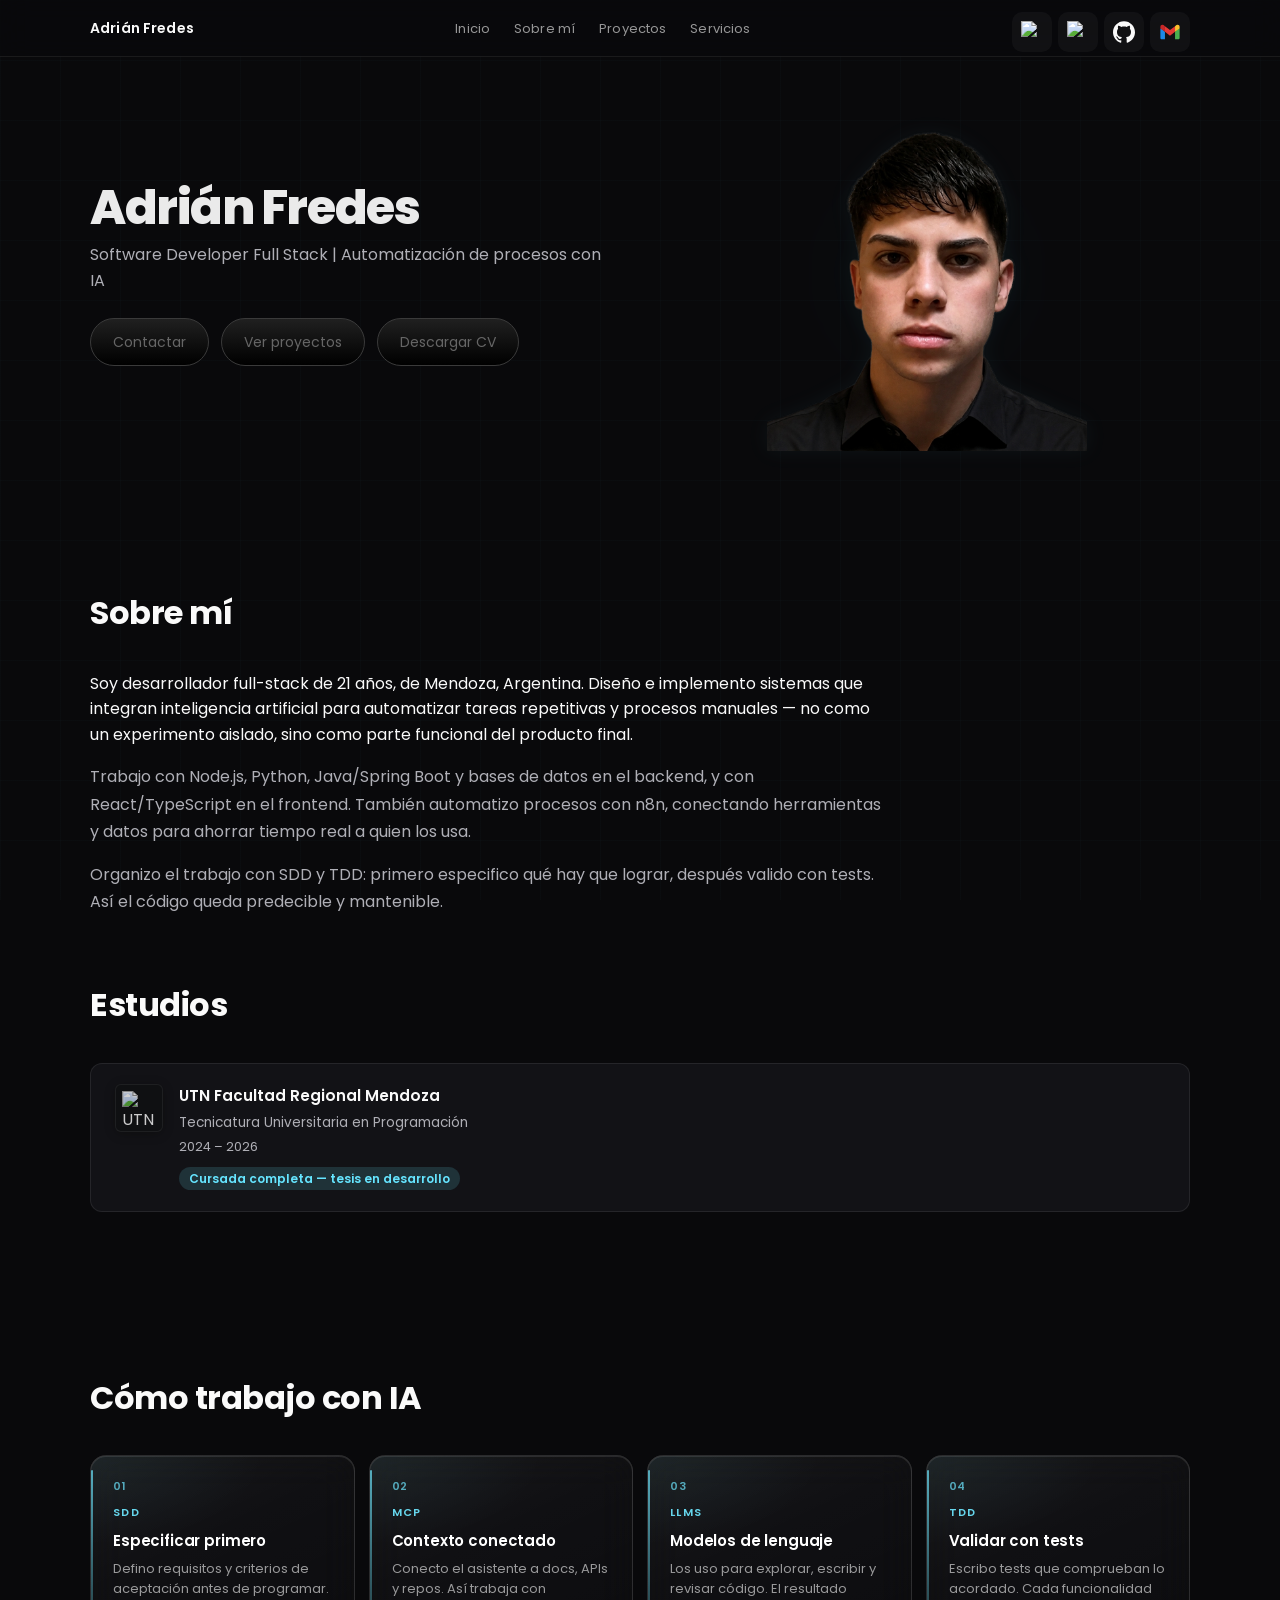
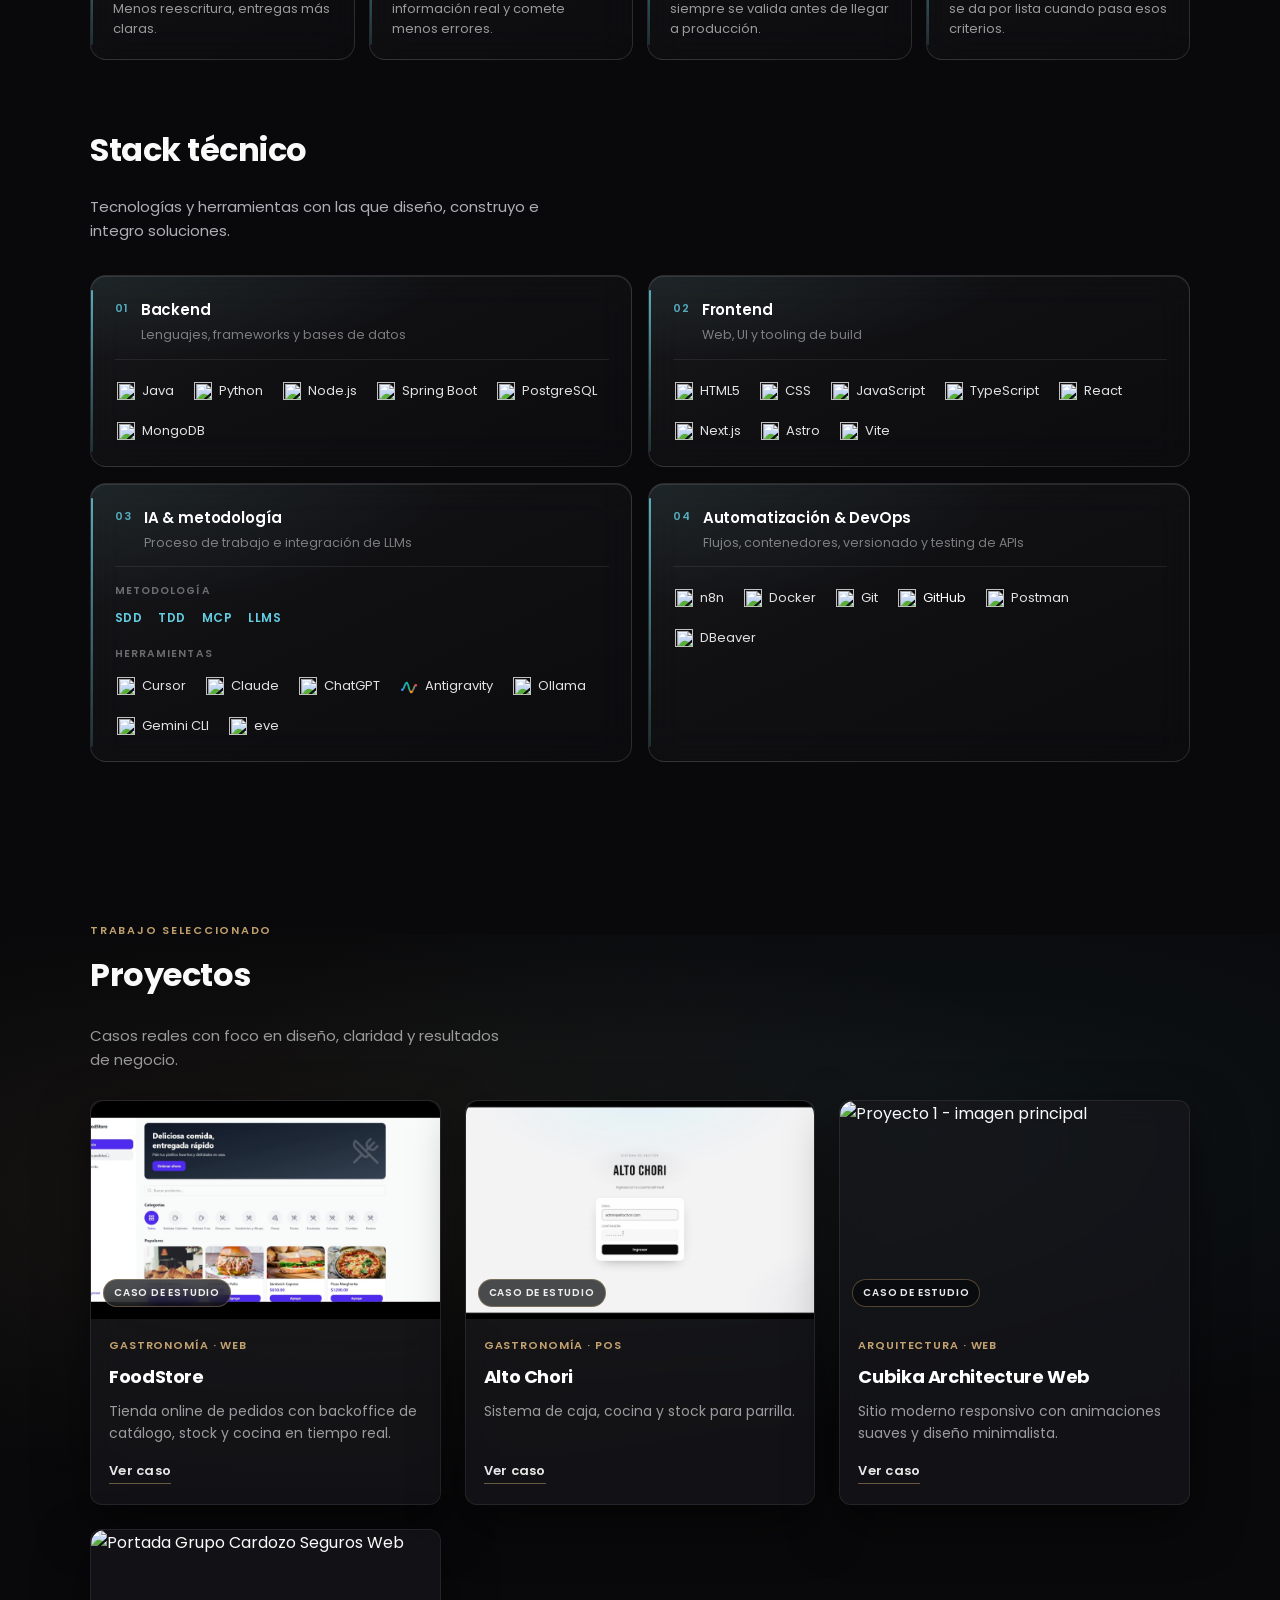
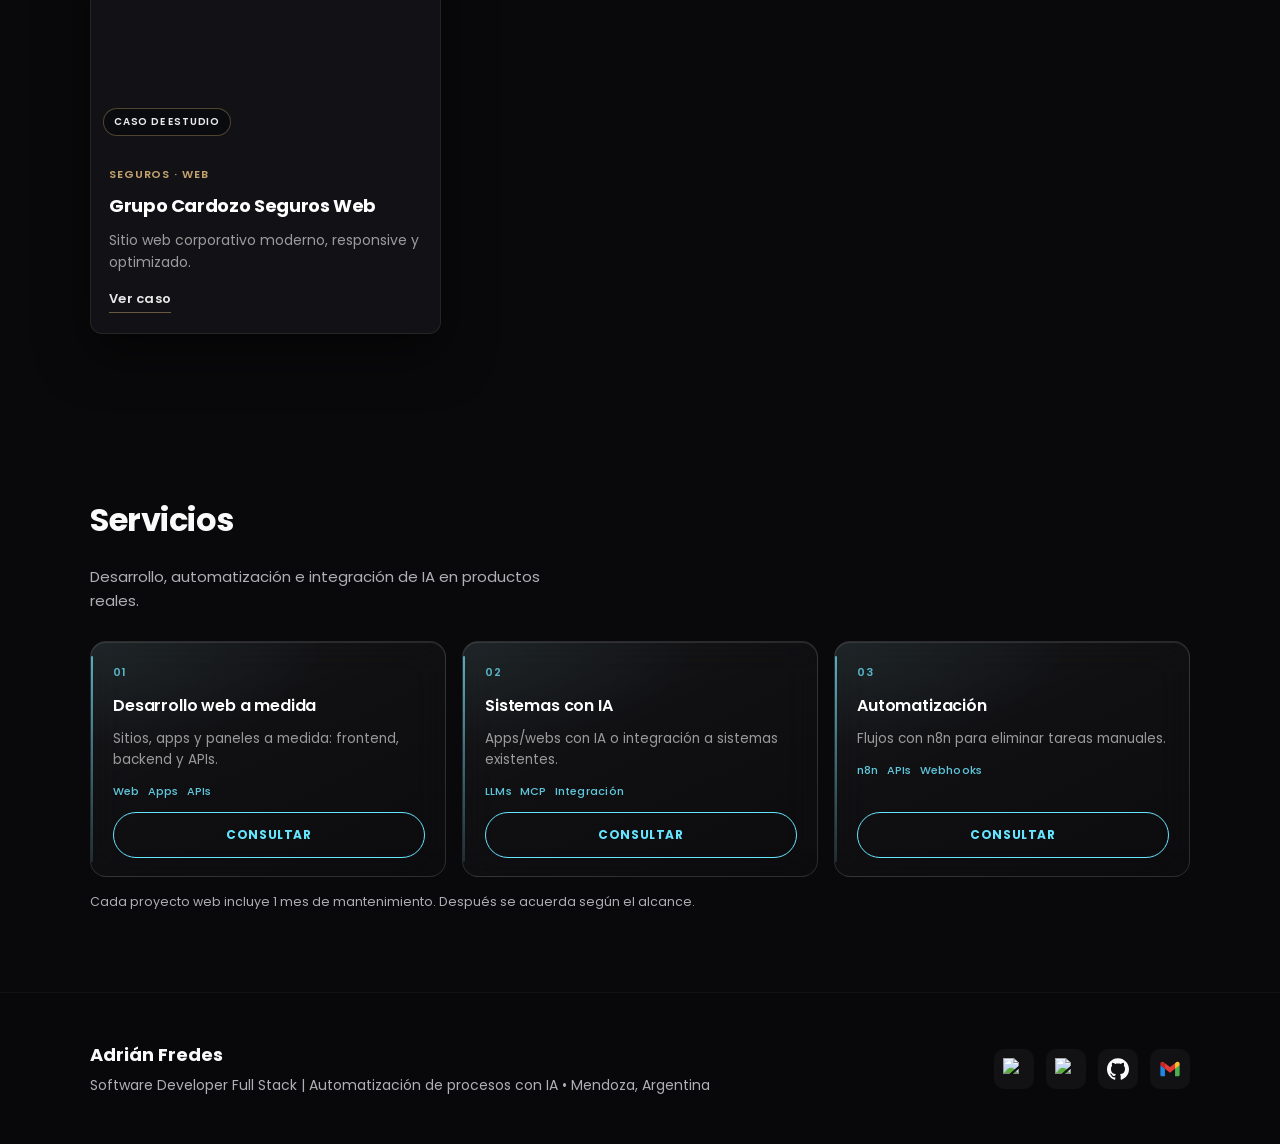
==== index.html @ d1cec770 "Mejorar foto hero con recorte limpio y ajustar estilos del portafolio." ====
<!DOCTYPE html>
<html lang="es">

<head>
  <meta charset="UTF-8">
  <meta name="viewport" content="width=device-width, initial-scale=1.0">
  <meta name="theme-color" content="#0a0a0f">
  <meta name="color-scheme" content="dark">
  <!-- Fondo oscuro antes de cargar style.css (evita flash blanco en GitHub Pages / móvil) -->
  <style>
    html { background-color: #0a0a0f; }
    body { background-color: #0a0a0f; color: #fafafa; margin: 0; }
  </style>
  <title>Adrián Fredes | Software Developer Full Stack</title>
  <meta name="description"
    content="Adrián Fredes – Software Developer Full Stack | Automatización de procesos con IA.">
  <meta name="keywords"
    content="automatizacion, n8n, desarrollo web, backend, Node.js, Java, Spring Boot, webhooks, APIs, IA, LLM, MCP, Model Context Protocol, metodologia SDD, Cursor, Claude">
  <meta property="og:title" content="Adrián Fredes | Software Developer Full Stack">
  <meta property="og:description" content="Software Developer Full Stack | Automatización de procesos con IA.">
  <link rel="icon" href="assets/favicon.svg" type="image/svg+xml">
  <link rel="sitemap" type="application/xml" title="Sitemap" href="sitemap.xml">
  <link rel="preconnect" href="https://fonts.googleapis.com">
  <link rel="preconnect" href="https://fonts.gstatic.com" crossorigin>
  <link href="https://fonts.googleapis.com/css2?family=Poppins:wght@300;400;600&display=swap" rel="stylesheet">
  <link rel="stylesheet" href="./style.css?v=foodstore">
</head>

<body>
  <canvas id="bg-waves" aria-hidden="true"></canvas>

  <header class="site-header fixed">
    <nav class="nav container">
      <a href="#home" class="brand" aria-label="Ir a inicio">Adrián Fredes</a>
      <ul class="nav-links">
        <li><a href="#home">Inicio</a></li>
        <li><a href="#sobre-mi">Sobre mí</a></li>
        <li><a href="#proyectos">Proyectos</a></li>
        <li><a href="#servicios">Servicios</a></li>
      </ul>
      <div class="nav-actions header-dock" aria-label="Contacto rápido">
        <a class="icon-btn wa" href="https://wa.me/5492612084544" target="_blank" rel="noopener"
          aria-label="WhatsApp">
          <img src="iconos/580b57fcd9996e24bc43c543.png" alt="WhatsApp" width="22" height="22" decoding="async">
        </a>
        <a class="icon-btn li" href="https://www.linkedin.com/in/adrian-fredes-8b57922b7" target="_blank"
          rel="noopener" aria-label="LinkedIn">
          <img src="iconos/b1351064-f24b-4d0e-ba5a-2d9ef2cbc1e8.png" alt="LinkedIn" width="22" height="22" decoding="async">
        </a>
        <a class="icon-btn gh" href="https://github.com/adrianfredes10" target="_blank" rel="noopener"
          aria-label="GitHub">
          <svg viewBox="0 0 24 24" fill="currentColor" width="22" height="22">
            <path d="M12 .297c-6.63 0-12 5.373-12 12 0 5.303 3.438 9.8 8.205 11.385.6.113.82-.258.82-.577 0-.285-.01-1.04-.015-2.04-3.338.724-4.042-1.61-4.042-1.61-.546-1.385-1.335-1.755-1.335-1.755-1.087-.744.084-.729.084-.729 1.205.084 1.838 1.236 1.838 1.236 1.07 1.835 2.809 1.305 3.495.998.108-.776.417-1.305.76-1.605-2.665-.3-5.466-1.332-5.466-5.93 0-1.31.465-2.38 1.235-3.22-.135-.303-.54-1.523.105-3.176 0 0 1.005-.322 3.3 1.23.96-.267 1.98-.399 3-.405 1.02.006 2.04.138 3 .405 2.28-1.552 3.285-1.23 3.285-1.23.645 1.653.24 2.873.12 3.176.765.84 1.23 1.91 1.23 3.22 0 4.61-2.805 5.625-5.475 5.92.42.36.81 1.096.81 2.22 0 1.606-.015 2.896-.015 3.286 0 .315.21.69.825.57C20.565 22.092 24 17.592 24 12.297c0-6.627-5.373-12-12-12"/>
          </svg>
        </a>
        <a class="icon-btn gm" href="https://mail.google.com/mail/?view=cm&amp;fs=1&amp;to=adrianfredes12@gmail.com" target="_blank" rel="noopener" aria-label="Escribir por Gmail">
          <svg viewBox="0 0 48 48" width="22" height="22" aria-hidden="true">
            <path fill="#4CAF50" d="M45 16.2 40 18.95 35 23.7V40h7c1.657 0 3-1.343 3-3V16.2z"/>
            <path fill="#1E88E5" d="M3 16.2 6.614 17.91 13 23.7V40H6c-1.657 0-3-1.343-3-3V16.2z"/>
            <path fill="#E53935" d="M35 11.2 24 19.45 13 11.2 12 17l1 6.7 11 8.25 11-8.25 1-6.7z"/>
            <path fill="#C62828" d="M3 12.298V16.2l10 7.5V11.2L9.876 8.859A3.3 3.3 0 0 0 7.298 8C4.924 8 3 9.924 3 12.298z"/>
            <path fill="#FBC02D" d="M45 12.298V16.2l-10 7.5V11.2l3.124-2.341A3.3 3.3 0 0 1 40.702 8C43.076 8 45 9.924 45 12.298z"/>
          </svg>
        </a>
      </div>
      <button class="nav-toggle" aria-expanded="false" aria-label="Abrir menú" aria-controls="mobileMenu">
        <span class="bar"></span>
        <span class="bar"></span>
        <span class="bar"></span>
      </button>
    </nav>
  </header>

  <div id="mobileMenu" class="mobile-menu" aria-hidden="true">
    <div class="mobile-menu-inner">
      <ul class="mobile-links" role="list">
        <li><a href="#home">Inicio</a></li>
        <li><a href="#sobre-mi">Sobre mí</a></li>
        <li><a href="#proyectos">Proyectos</a></li>
        <li><a href="#servicios">Servicios</a></li>
      </ul>
      <div class="mobile-actions" aria-label="Contacto rápido">
        <a class="icon-btn wa" href="https://wa.me/5492612084544" target="_blank" rel="noopener"
          aria-label="WhatsApp">
          <img src="iconos/580b57fcd9996e24bc43c543.png" alt="WhatsApp" width="22" height="22" decoding="async">
        </a>
        <a class="icon-btn li" href="https://www.linkedin.com/in/adrian-fredes-8b57922b7" target="_blank"
          rel="noopener" aria-label="LinkedIn">
          <img src="iconos/b1351064-f24b-4d0e-ba5a-2d9ef2cbc1e8.png" alt="LinkedIn" width="22" height="22" decoding="async">
        </a>
        <a class="icon-btn gh" href="https://github.com/adrianfredes10" target="_blank" rel="noopener"
          aria-label="GitHub">
          <svg viewBox="0 0 24 24" fill="currentColor" width="22" height="22">
            <path d="M12 .297c-6.63 0-12 5.373-12 12 0 5.303 3.438 9.8 8.205 11.385.6.113.82-.258.82-.577 0-.285-.01-1.04-.015-2.04-3.338.724-4.042-1.61-4.042-1.61-.546-1.385-1.335-1.755-1.335-1.755-1.087-.744.084-.729.084-.729 1.205.084 1.838 1.236 1.838 1.236 1.07 1.835 2.809 1.305 3.495.998.108-.776.417-1.305.76-1.605-2.665-.3-5.466-1.332-5.466-5.93 0-1.31.465-2.38 1.235-3.22-.135-.303-.54-1.523.105-3.176 0 0 1.005-.322 3.3 1.23.96-.267 1.98-.399 3-.405 1.02.006 2.04.138 3 .405 2.28-1.552 3.285-1.23 3.285-1.23.645 1.653.24 2.873.12 3.176.765.84 1.23 1.91 1.23 3.22 0 4.61-2.805 5.625-5.475 5.92.42.36.81 1.096.81 2.22 0 1.606-.015 2.896-.015 3.286 0 .315.21.69.825.57C20.565 22.092 24 17.592 24 12.297c0-6.627-5.373-12-12-12"/>
          </svg>
        </a>
        <a class="icon-btn gm" href="https://mail.google.com/mail/?view=cm&amp;fs=1&amp;to=adrianfredes12@gmail.com" target="_blank" rel="noopener" aria-label="Escribir por Gmail">
          <svg viewBox="0 0 48 48" width="22" height="22" aria-hidden="true">
            <path fill="#4CAF50" d="M45 16.2 40 18.95 35 23.7V40h7c1.657 0 3-1.343 3-3V16.2z"/>
            <path fill="#1E88E5" d="M3 16.2 6.614 17.91 13 23.7V40H6c-1.657 0-3-1.343-3-3V16.2z"/>
            <path fill="#E53935" d="M35 11.2 24 19.45 13 11.2 12 17l1 6.7 11 8.25 11-8.25 1-6.7z"/>
            <path fill="#C62828" d="M3 12.298V16.2l10 7.5V11.2L9.876 8.859A3.3 3.3 0 0 0 7.298 8C4.924 8 3 9.924 3 12.298z"/>
            <path fill="#FBC02D" d="M45 12.298V16.2l-10 7.5V11.2l3.124-2.341A3.3 3.3 0 0 1 40.702 8C43.076 8 45 9.924 45 12.298z"/>
          </svg>
        </a>
      </div>
    </div>
  </div>

  <main>
    <section id="home" class="section hero reveal" aria-label="Inicio">
      <div class="container hero-inner">
        <div class="hero-copy">
          <h1><span class="hero-name">Adrián Fredes</span></h1>
          <p class="subtitle">Software Developer Full Stack | Automatizaci&oacute;n de procesos con IA</p>
          <div class="cta">
            <a href="https://wa.me/5492612084544" target="_blank" rel="noopener" class="btn btn-primary btn-liquid">Contactar</a>
            <a href="#proyectos" class="btn btn-secondary btn-liquid">Ver proyectos</a>
            <a href="https://docs.google.com/document/d/1ppJx907LDo3lRi8CAlIeSX9OZOuEOADIYVYPg5d_hYA/export?format=pdf" target="_blank" rel="noopener noreferrer" class="btn btn-ghost btn-liquid" aria-label="Descargar CV (PDF)">
              Descargar CV
            </a>
          </div>
        </div>
        <div class="hero-image-wrapper">
          <div class="hero-image-3d">
            <img
              src="assets/hero-adrian.png?v=18"
              srcset="assets/hero-adrian.png?v=18 976w"
              sizes="(max-width: 768px) 240px, 320px"
              width="976"
              height="1084"
              alt="Adrián Fredes"
              class="hero-photo"
              decoding="async"
              fetchpriority="high">
          </div>
        </div>
      </div>
    </section>

    <section id="sobre-mi" class="section reveal" aria-label="Sobre mí">
      <div class="container">
        <h2 class="section-title">Sobre mí</h2>
        <div class="executive-profile">
          <div class="profile-header">
            <p class="lead-text">Soy desarrollador full-stack de 21 años, de Mendoza, Argentina. Diseño e implemento sistemas que integran inteligencia artificial para automatizar tareas repetitivas y procesos manuales — no como un experimento aislado, sino como parte funcional del producto final.</p>
            <p class="profile-bio">Trabajo con Node.js, Python, Java/Spring Boot y bases de datos en el backend, y con React/TypeScript en el frontend. También automatizo procesos con n8n, conectando herramientas y datos para ahorrar tiempo real a quien los usa.</p>
            <p class="profile-bio">Organizo el trabajo con SDD y TDD: primero especifico qué hay que lograr, después valido con tests. Así el código queda predecible y mantenible.</p>
          </div>
        </div>

        <section id="estudios" class="studies-section" aria-label="Estudios">
          <h2 class="section-title">Estudios</h2>
          <div class="studies-grid">
            <div class="study-card">
              <img class="study-logo" src="https://www4.frm.utn.edu.ar/wp-content/uploads/2021/05/logo-1.png"
                alt="UTN FR Mendoza" loading="lazy">
              <div class="study-info">
                <h4 class="study-institution">UTN Facultad Regional Mendoza</h4>
                <p class="study-career">Tecnicatura Universitaria en Programaci&oacute;n</p>
                <p class="study-period">2024 &ndash; 2026</p>
                <span class="study-status study-status--active">Cursada completa — tesis en desarrollo</span>
              </div>
            </div>
          </div>
        </section>
      </div>
    </section>

    <section id="ia-expertise-wrapper" class="section reveal">
      <div class="container">
        <section id="ia-expertise" aria-label="Cómo trabajo con IA">
          <h2 class="section-title">C&oacute;mo trabajo con IA</h2>
          <div class="ia-grid">
            <article class="ia-card">
              <span class="ia-index" aria-hidden="true">01</span>
              <span class="ia-term">SDD</span>
              <h3>Especificar primero</h3>
              <p>Defino requisitos y criterios de aceptaci&oacute;n antes de programar. Menos reescritura, entregas m&aacute;s claras.</p>
            </article>
            <article class="ia-card">
              <span class="ia-index" aria-hidden="true">02</span>
              <span class="ia-term">MCP</span>
              <h3>Contexto conectado</h3>
              <p>Conecto el asistente a docs, APIs y repos. As&iacute; trabaja con informaci&oacute;n real y comete menos errores.</p>
            </article>
            <article class="ia-card">
              <span class="ia-index" aria-hidden="true">03</span>
              <span class="ia-term">LLMs</span>
              <h3>Modelos de lenguaje</h3>
              <p>Los uso para explorar, escribir y revisar c&oacute;digo. El resultado siempre se valida antes de llegar a producci&oacute;n.</p>
            </article>
            <article class="ia-card">
              <span class="ia-index" aria-hidden="true">04</span>
              <span class="ia-term">TDD</span>
              <h3>Validar con tests</h3>
              <p>Escribo tests que comprueban lo acordado. Cada funcionalidad se da por lista cuando pasa esos criterios.</p>
            </article>
          </div>
        </section>

        <section class="tech-matrix reveal" aria-label="Stack técnico">
          <h2 class="section-title">Stack técnico</h2>
          <p class="matrix-lead">Tecnologías y herramientas con las que diseño, construyo e integro soluciones.</p>
          <div class="matrix-grid">
            <article class="matrix-category">
              <header class="matrix-cat-head">
                <span class="matrix-cat-index" aria-hidden="true">01</span>
                <div class="matrix-cat-copy">
                  <h3>Backend</h3>
                  <p>Lenguajes, frameworks y bases de datos</p>
                </div>
              </header>
              <div class="matrix-items">
                <span class="matrix-badge"><img src="https://cdn.jsdelivr.net/gh/devicons/devicon/icons/java/java-original.svg" alt=""> Java</span>
                <span class="matrix-badge"><img src="https://cdn.simpleicons.org/python/3776AB" alt=""> Python</span>
                <span class="matrix-badge"><img src="https://cdn.simpleicons.org/nodedotjs/339933" alt=""> Node.js</span>
                <span class="matrix-badge"><img src="https://cdn.jsdelivr.net/gh/devicons/devicon/icons/spring/spring-original.svg" alt=""> Spring Boot</span>
                <span class="matrix-badge"><img src="https://cdn.simpleicons.org/postgresql/4169E1" alt=""> PostgreSQL</span>
                <span class="matrix-badge"><img src="https://cdn.simpleicons.org/mongodb/47A248" alt=""> MongoDB</span>
              </div>
            </article>
            <article class="matrix-category">
              <header class="matrix-cat-head">
                <span class="matrix-cat-index" aria-hidden="true">02</span>
                <div class="matrix-cat-copy">
                  <h3>Frontend</h3>
                  <p>Web, UI y tooling de build</p>
                </div>
              </header>
              <div class="matrix-items">
                <span class="matrix-badge"><img src="https://cdn.simpleicons.org/html5/E34F26" alt=""> HTML5</span>
                <span class="matrix-badge"><img src="https://upload.wikimedia.org/wikipedia/commons/a/ab/Official_CSS_Logo.svg" alt=""> CSS</span>
                <span class="matrix-badge"><img src="https://cdn.simpleicons.org/javascript/F7DF1E" alt=""> JavaScript</span>
                <span class="matrix-badge"><img src="https://cdn.simpleicons.org/typescript/3178C6" alt=""> TypeScript</span>
                <span class="matrix-badge"><img src="https://cdn.simpleicons.org/react/61DAFB" alt=""> React</span>
                <span class="matrix-badge"><img src="https://cdn.simpleicons.org/nextdotjs/ffffff" alt=""> Next.js</span>
                <span class="matrix-badge"><img src="https://cdn.simpleicons.org/astro/FF5D01" alt=""> Astro</span>
                <span class="matrix-badge"><img src="https://cdn.simpleicons.org/vite/646CFF" alt=""> Vite</span>
              </div>
            </article>
            <article class="matrix-category">
              <header class="matrix-cat-head">
                <span class="matrix-cat-index" aria-hidden="true">03</span>
                <div class="matrix-cat-copy">
                  <h3>IA &amp; metodolog&iacute;a</h3>
                  <p>Proceso de trabajo e integraci&oacute;n de LLMs</p>
                </div>
              </header>
              <div class="matrix-block">
                <p class="matrix-group-label">Metodolog&iacute;a</p>
                <div class="matrix-items">
                  <span class="matrix-badge matrix-badge--concept">SDD</span>
                  <span class="matrix-badge matrix-badge--concept">TDD</span>
                  <span class="matrix-badge matrix-badge--concept">MCP</span>
                  <span class="matrix-badge matrix-badge--concept">LLMs</span>
                </div>
              </div>
              <div class="matrix-block">
                <p class="matrix-group-label">Herramientas</p>
                <div class="matrix-items">
                  <span class="matrix-badge"><img src="https://www.cursor.com/assets/images/logo.svg" alt=""> Cursor</span>
                  <span class="matrix-badge"><img src="https://cdn.simpleicons.org/anthropic/D97757" alt=""> Claude</span>
                  <span class="matrix-badge"><img src="https://upload.wikimedia.org/wikipedia/commons/e/ef/ChatGPT-Logo.svg" alt=""> ChatGPT</span>
                  <span class="matrix-badge">
                    <svg width="18" height="18" viewBox="0 0 24 24" fill="none" aria-hidden="true">
                      <defs>
                        <linearGradient id="antigravityGrad" x1="0%" y1="0%" x2="100%" y2="100%">
                          <stop offset="0%" style="stop-color:#3B82F6" />
                          <stop offset="50%" style="stop-color:#10B981" />
                          <stop offset="100%" style="stop-color:#EF4444" />
                        </linearGradient>
                      </defs>
                      <path d="M3 17C5.4 17 6.2 8 9 8C11.8 8 11.6 20 15 20C18 20 18.6 11 21 11" stroke="url(#antigravityGrad)" stroke-width="2.5" stroke-linecap="round" fill="none" />
                      <circle cx="3" cy="17" r="1.7" fill="#3B82F6" />
                      <circle cx="9" cy="8" r="1.7" fill="#10B981" />
                      <circle cx="15" cy="20" r="1.7" fill="#F59E0B" />
                      <circle cx="21" cy="11" r="1.7" fill="#EF4444" />
                    </svg>
                    Antigravity
                  </span>
                  <span class="matrix-badge"><img src="https://cdn.simpleicons.org/ollama/ffffff" alt=""> Ollama</span>
                  <span class="matrix-badge"><img src="https://cdn.simpleicons.org/google/4285F4" alt=""> Gemini CLI</span>
                  <span class="matrix-badge"><img src="https://cdn.simpleicons.org/vercel/ffffff" alt=""> eve</span>
                </div>
              </div>
            </article>
            <article class="matrix-category">
              <header class="matrix-cat-head">
                <span class="matrix-cat-index" aria-hidden="true">04</span>
                <div class="matrix-cat-copy">
                  <h3>Automatizaci&oacute;n &amp; DevOps</h3>
                  <p>Flujos, contenedores, versionado y testing de APIs</p>
                </div>
              </header>
              <div class="matrix-items">
                <span class="matrix-badge"><img src="https://cdn.simpleicons.org/n8n/EA4B71" alt=""> n8n</span>
                <span class="matrix-badge"><img src="https://cdn.simpleicons.org/docker/2496ED" alt=""> Docker</span>
                <span class="matrix-badge"><img src="https://cdn.simpleicons.org/git/F05032" alt=""> Git</span>
                <a class="matrix-badge" href="https://github.com/adrianfredes10" target="_blank" rel="noopener">
                  <img src="https://cdn.simpleicons.org/github/ffffff" alt=""> GitHub
                </a>
                <span class="matrix-badge"><img src="https://cdn.simpleicons.org/postman/FF6C37" alt=""> Postman</span>
                <span class="matrix-badge"><img src="https://upload.wikimedia.org/wikipedia/commons/b/b5/DBeaver_logo.svg" alt=""> DBeaver</span>
              </div>
            </article>
          </div>
        </section>
      </div>
    </section>

    <section id="proyectos" class="section projects-section reveal" aria-label="Proyectos">
      <div class="container">
        <p class="projects-eyebrow">Trabajo seleccionado</p>
        <h2 class="section-title">Proyectos</h2>
        <p class="projects-lead">Casos reales con foco en dise&ntilde;o, claridad y resultados de negocio.</p>
        <div class="grid projects-grid">
          <article class="card project-card">
            <div class="card-media">
              <img src="videos de proyectos/foodstore/inicio.jpg"
                alt="FoodStore — inicio de la tienda" loading="lazy">
              <span class="project-badge">Caso de estudio</span>
            </div>
            <div class="card-body">
              <p class="result-metric">Gastronom&iacute;a · Web</p>
              <h3>FoodStore</h3>
              <p class="card-desc">Tienda online de pedidos con backoffice de cat&aacute;logo, stock y cocina en tiempo real.</p>
              <a href="#modal-p4" class="card-link open-modal" data-modal="#modal-p4" aria-controls="modal-p4">Ver caso</a>
            </div>
          </article>
          <article class="card project-card">
            <div class="card-media">
              <img src="videos de proyectos/alto chori/login.jpg"
                alt="Alto Chori — pantalla de login" loading="lazy">
              <span class="project-badge">Caso de estudio</span>
            </div>
            <div class="card-body">
              <p class="result-metric">Gastronom&iacute;a · POS</p>
              <h3>Alto Chori</h3>
              <p class="card-desc">Sistema de caja, cocina y stock para parrilla.</p>
              <a href="#modal-p3" class="card-link open-modal" data-modal="#modal-p3" aria-controls="modal-p3">Ver caso</a>
            </div>
          </article>
          <article class="card project-card">
            <div class="card-media">
              <img src="cubika web proyecto 1/46a8ac6b-58a0-4409-9afd-6ee078d58b91.png"
                alt="Proyecto 1 - imagen principal" loading="lazy">
              <span class="project-badge">Caso de estudio</span>
            </div>
            <div class="card-body">
              <p class="result-metric">Arquitectura · Web</p>
              <h3>Cubika Architecture Web</h3>
              <p class="card-desc">Sitio moderno responsivo con animaciones suaves y dise&ntilde;o minimalista.</p>
              <a href="#modal-p1" class="card-link open-modal" data-modal="#modal-p1" aria-controls="modal-p1">Ver caso</a>
            </div>
          </article>
          <article class="card project-card">
            <div class="card-media">
              <img src="videos de proyectos/proyecto 2 video/3f3ea2f6-47e9-4919-88cc-01427464c179.png"
                alt="Portada Grupo Cardozo Seguros Web" loading="lazy">
              <span class="project-badge">Caso de estudio</span>
            </div>
            <div class="card-body">
              <p class="result-metric">Seguros · Web</p>
              <h3>Grupo Cardozo Seguros Web</h3>
              <p class="card-desc">Sitio web corporativo moderno, responsive y optimizado.</p>
              <a href="#modal-p2" class="card-link open-modal" data-modal="#modal-p2" aria-controls="modal-p2">Ver caso</a>
            </div>
          </article>
        </div>
      </div>
    </section>

    <section id="servicios" class="section reveal" aria-label="Servicios">
      <div class="container">
        <h2 class="section-title">Servicios</h2>
        <p class="services-lead">Desarrollo, automatizaci&oacute;n e integraci&oacute;n de IA en productos reales.</p>
        <div class="grid services-grid">
          <article class="service-card">
            <span class="service-index" aria-hidden="true">01</span>
            <div class="card-content">
              <h3>Desarrollo web a medida</h3>
              <p class="card-desc">Sitios, apps y paneles a medida: frontend, backend y APIs.</p>
              <div class="card-tags">
                <span>Web</span>
                <span>Apps</span>
                <span>APIs</span>
              </div>
              <a class="btn btn-secondary small btn-solution btn-liquid" target="_blank" rel="noopener"
                href="https://wa.me/5492612084544?text=Hola,%20consulta%20por%20desarrollo%20web.">Consultar</a>
            </div>
          </article>
          <article class="service-card">
            <span class="service-index" aria-hidden="true">02</span>
            <div class="card-content">
              <h3>Sistemas con IA</h3>
              <p class="card-desc">Apps/webs con IA o integraci&oacute;n a sistemas existentes.</p>
              <div class="card-tags">
                <span>LLMs</span>
                <span>MCP</span>
                <span>Integraci&oacute;n</span>
              </div>
              <a class="btn btn-secondary small btn-solution btn-liquid" target="_blank" rel="noopener"
                href="https://wa.me/5492612084544?text=Hola,%20consulta%20por%20sistemas%20con%20IA.">Consultar</a>
            </div>
          </article>
          <article class="service-card">
            <span class="service-index" aria-hidden="true">03</span>
            <div class="card-content">
              <h3>Automatizaci&oacute;n</h3>
              <p class="card-desc">Flujos con n8n para eliminar tareas manuales.</p>
              <div class="card-tags">
                <span>n8n</span>
                <span>APIs</span>
                <span>Webhooks</span>
              </div>
              <a class="btn btn-secondary small btn-solution btn-liquid" target="_blank" rel="noopener"
                href="https://wa.me/5492612084544?text=Hola,%20consulta%20por%20automatizaci%C3%B3n.">Consultar</a>
            </div>
          </article>
        </div>
        <p class="services-note">Cada proyecto web incluye 1 mes de mantenimiento. Despu&eacute;s se acuerda seg&uacute;n el alcance.</p>
      </div>
    </section>
  </main>



  <footer class="site-footer reveal">
    <div class="container footer-inner">
      <div class="footer-info">
        <h3>Adrián Fredes</h3>
        <p>Software Developer Full Stack | Automatizaci&oacute;n de procesos con IA • Mendoza, Argentina</p>
      </div>
      <div class="footer-actions">
        <a href="https://wa.me/5492612084544" class="icon-btn wa" target="_blank" aria-label="WhatsApp">
          <img src="iconos/580b57fcd9996e24bc43c543.png" alt="WhatsApp" width="22" height="22" decoding="async">
        </a>
        <a href="https://linkedin.com/in/adrian-fredes" class="icon-btn li" target="_blank" aria-label="LinkedIn">
          <img src="iconos/b1351064-f24b-4d0e-ba5a-2d9ef2cbc1e8.png" alt="LinkedIn" width="22" height="22" decoding="async">
        </a>
        <a href="https://github.com/adrianfredes10" class="icon-btn gh" target="_blank" rel="noopener" aria-label="GitHub">
          <svg viewBox="0 0 24 24" fill="currentColor"><path d="M12 .297c-6.63 0-12 5.373-12 12 0 5.303 3.438 9.8 8.205 11.385.6.113.82-.258.82-.577 0-.285-.01-1.04-.015-2.04-3.338.724-4.042-1.61-4.042-1.61-.546-1.385-1.335-1.755-1.335-1.755-1.087-.744.084-.729.084-.729 1.205.084 1.838 1.236 1.838 1.236 1.07 1.835 2.809 1.305 3.495.998.108-.776.417-1.305.76-1.605-2.665-.3-5.466-1.332-5.466-5.93 0-1.31.465-2.38 1.235-3.22-.135-.303-.54-1.523.105-3.176 0 0 1.005-.322 3.3 1.23.96-.267 1.98-.399 3-.405 1.02.006 2.04.138 3 .405 2.28-1.552 3.285-1.23 3.285-1.23.645 1.653.24 2.873.12 3.176.765.84 1.23 1.91 1.23 3.22 0 4.61-2.805 5.625-5.475 5.92.42.36.81 1.096.81 2.22 0 1.606-.015 2.896-.015 3.286 0 .315.21.69.825.57C20.565 22.092 24 17.592 24 12.297c0-6.627-5.373-12-12-12"/></svg>
        </a>
        <a href="https://mail.google.com/mail/?view=cm&amp;fs=1&amp;to=adrianfredes12@gmail.com" class="icon-btn gm" target="_blank" rel="noopener" aria-label="Escribir por Gmail">
          <svg viewBox="0 0 48 48" width="22" height="22" aria-hidden="true">
            <path fill="#4CAF50" d="M45 16.2 40 18.95 35 23.7V40h7c1.657 0 3-1.343 3-3V16.2z"/>
            <path fill="#1E88E5" d="M3 16.2 6.614 17.91 13 23.7V40H6c-1.657 0-3-1.343-3-3V16.2z"/>
            <path fill="#E53935" d="M35 11.2 24 19.45 13 11.2 12 17l1 6.7 11 8.25 11-8.25 1-6.7z"/>
            <path fill="#C62828" d="M3 12.298V16.2l10 7.5V11.2L9.876 8.859A3.3 3.3 0 0 0 7.298 8C4.924 8 3 9.924 3 12.298z"/>
            <path fill="#FBC02D" d="M45 12.298V16.2l-10 7.5V11.2l3.124-2.341A3.3 3.3 0 0 1 40.702 8C43.076 8 45 9.924 45 12.298z"/>
          </svg>
        </a>
      </div>
    </div>
  </footer>

  <div id="modal-p1" class="modal" aria-hidden="true">
    <div class="modal-content case-study">
      <button class="modal-close" aria-label="Cerrar modal"><span></span><span></span></button>
      <header class="case-header">
        <span class="case-label">Estudio de arquitectura · Web</span>
        <h2>Cubika Architecture</h2>
        <p class="case-summary">Sitio institucional minimalista para un estudio de arquitectura: identidad visual, animaciones suaves y experiencia clara en m&oacute;vil y desktop.</p>
      </header>

      <div class="case-body">
        <div class="case-copy">
          <div class="case-structure">
            <div class="case-section">
              <span class="case-step">01</span>
              <h4>Desaf&iacute;o</h4>
              <p>Transmitir el perfil del estudio sin recargar la interfaz ni perder el lenguaje visual minimalista.</p>
            </div>
            <div class="case-section">
              <span class="case-step">02</span>
              <h4>Qu&eacute; hice</h4>
              <p>UI glass, animaciones CSS, layout responsive y carga cuidada de im&aacute;genes y recursos.</p>
            </div>
            <div class="case-section">
              <span class="case-step">03</span>
              <h4>Resultado</h4>
              <p>Presencia digital m&aacute;s clara, moderna y alineada con la marca del estudio.</p>
            </div>
          </div>
          <div class="case-meta">
            <span>HTML5</span><span>CSS3</span><span>JavaScript</span><span>Animaciones</span><span>Glassmorphism</span>
          </div>
        </div>
        <div class="case-media">
          <video class="project-video" controls playsinline preload="metadata"
            poster="cubika web proyecto 1/46a8ac6b-58a0-4409-9afd-6ee078d58b91.png">
            <source
              src="videos de proyectos/proyecto 1 video/Loom _ Software gratuito de grabación de pantalla y vídeo _ Loom - 25 September 2025.mp4"
              type="video/mp4">
          </video>
          <div class="gallery-grid">
            <img src="cubika web proyecto 1/46a8ac6b-58a0-4409-9afd-6ee078d58b91.png" alt="Vista 1" loading="lazy">
            <img src="cubika web proyecto 1/49b8c8c2-cb71-464e-a22f-f1c8d4fb4865.png" alt="Vista 2" loading="lazy">
            <img src="cubika web proyecto 1/dceb0dc8-d3db-4ab3-a8e6-dce9c0dfd4cb.png" alt="Vista 3" loading="lazy">
            <img src="cubika web proyecto 1/eb8de67f-b9af-4a07-ae26-e7320e8fc231.png" alt="Vista 4" loading="lazy">
          </div>
        </div>
      </div>
    </div>
  </div>

  <div id="modal-p2" class="modal" aria-hidden="true">
    <div class="modal-content case-study">
      <button class="modal-close" aria-label="Cerrar modal"><span></span><span></span></button>
      <header class="case-header">
        <span class="case-label">Seguros · Sitio corporativo</span>
        <h2>Grupo Cardozo Seguros</h2>
        <p class="case-summary">Web corporativa para captar consultas con claridad: servicios entendibles, SEO b&aacute;sico y contacto directo por WhatsApp.</p>
      </header>

      <div class="case-body">
        <div class="case-copy">
          <div class="case-structure">
            <div class="case-section">
              <span class="case-step">01</span>
              <h4>Desaf&iacute;o</h4>
              <p>Modernizar la captaci&oacute;n de leads en un rubro tradicional, con confianza y mensajes simples.</p>
            </div>
            <div class="case-section">
              <span class="case-step">02</span>
              <h4>Qu&eacute; hice</h4>
              <p>Sitio responsive, estructura de servicios clara, SEO on-page y CTA a WhatsApp.</p>
            </div>
            <div class="case-section">
              <span class="case-step">03</span>
              <h4>Resultado</h4>
              <p>Mejor presencia digital y un canal de contacto inicial m&aacute;s r&aacute;pido para el cliente.</p>
            </div>
          </div>
          <div class="case-meta">
            <span>HTML5</span><span>CSS3</span><span>JavaScript</span><span>SEO</span><span>WhatsApp</span>
          </div>
        </div>
        <div class="case-media">
          <video class="project-video" controls playsinline preload="metadata"
            poster="videos de proyectos/proyecto 2 video/3f3ea2f6-47e9-4919-88cc-01427464c179.png">
            <source
              src="videos de proyectos/proyecto 2 video/Loom _ Free Screen & Video Recording Software _ Loom - 25 September 2025.mp4"
              type="video/mp4">
          </video>
        </div>
      </div>
    </div>
  </div>

  <div id="modal-p3" class="modal" aria-hidden="true">
    <div class="modal-content case-study">
      <button class="modal-close" aria-label="Cerrar modal"><span></span><span></span></button>
      <header class="case-header">
        <span class="case-label">Gastronom&iacute;a · POS de escritorio</span>
        <h2>Alto Chori</h2>
        <p class="case-summary">POS local para un local de chorip&aacute;n: pedidos, cocina, inventario y usuarios. Lo usa el staff (admin, caja y cocina), no el cliente final. Corre en la PC del local y se abre en tablet por WiFi.</p>
      </header>

      <div class="case-body">
        <div class="case-copy">
          <div class="case-structure">
            <div class="case-section">
              <span class="case-step">01</span>
              <h4>Desaf&iacute;o</h4>
              <p>Operar pedidos y stock en PC y tablet, sin nube ni carta digital para clientes.</p>
            </div>
            <div class="case-section">
              <span class="case-step">02</span>
              <h4>Qu&eacute; hice</h4>
              <p>App instalable (Electron) con API propia, roles JWT, pedidos en tiempo real y recetas que descuentan stock.</p>
            </div>
            <div class="case-section">
              <span class="case-step">03</span>
              <h4>Resultado</h4>
              <p>Caja y cocina ven el mismo pedido al instante. El admin controla productos, usuarios e historial en una sola app.</p>
            </div>
          </div>
          <div class="case-meta">
            <span>React</span><span>TypeScript</span><span>FastAPI</span><span>Electron</span><span>Socket.IO</span><span>JWT</span>
          </div>
          <a class="case-cta" href="https://github.com/adrianfredes10/ALTO_CHORI" target="_blank" rel="noopener">Ver c&oacute;digo en GitHub</a>
        </div>
        <div class="case-media">
          <video class="project-video" controls playsinline preload="metadata"
            poster="videos de proyectos/alto chori/login.jpg">
            <source src="videos de proyectos/alto chori/0817.mp4" type="video/mp4">
          </video>
          <div class="gallery-grid">
            <img src="videos de proyectos/alto chori/login.jpg" alt="Login Alto Chori" loading="lazy">
            <img src="videos de proyectos/alto chori/caja.jpg" alt="Caja Alto Chori" loading="lazy">
            <img src="videos de proyectos/alto chori/cocina.jpg" alt="Cocina Alto Chori" loading="lazy">
            <img src="videos de proyectos/alto chori/inventario.jpg" alt="Inventario Alto Chori" loading="lazy">
          </div>
        </div>
      </div>
    </div>
  </div>

  <div id="modal-p4" class="modal" aria-hidden="true">
    <div class="modal-content case-study">
      <button class="modal-close" aria-label="Cerrar modal"><span></span><span></span></button>
      <header class="case-header">
        <span class="case-label">Gastronom&iacute;a · Tienda + backoffice</span>
        <h2>FoodStore</h2>
        <p class="case-summary">Plataforma de pedidos para un food store (TPI UTN, equipo de 4). El cliente pide online; el staff gestiona cat&aacute;logo, stock y cocina. Backend REST + WebSocket. Yo implement&eacute; toda la API.</p>
      </header>

      <div class="case-body">
        <div class="case-copy">
          <div class="case-structure">
            <div class="case-section">
              <span class="case-step">01</span>
              <h4>Desaf&iacute;o</h4>
              <p>Vender online y operar mostrador/cocina sin planilla: cat&aacute;logo con stock, pedidos con estados, pago y actualizaci&oacute;n al instante.</p>
            </div>
            <div class="case-section">
              <span class="case-step">02</span>
              <h4>Qu&eacute; hice</h4>
              <p>Backend completo: JWT en cookie, RBAC, FSM de pedidos, MercadoPago, Cloudinary y WebSocket. Los fronts (store y admin) consumen esa API.</p>
            </div>
            <div class="case-section">
              <span class="case-step">03</span>
              <h4>Resultado</h4>
              <p>Flujo cerrado: pedir, pagar y seguir el estado. Staff avanza PENDIENTE → ENTREGADO y el cambio llega en vivo al cliente y a cocina.</p>
            </div>
          </div>
          <div class="case-meta">
            <span>React</span><span>Vite</span><span>FastAPI</span><span>PostgreSQL</span><span>WebSocket</span><span>JWT</span>
          </div>
          <div class="case-cta-row">
            <a class="case-cta" href="https://github.com/adrianfredes10/backend-foodstore" target="_blank" rel="noopener">API</a>
            <a class="case-cta" href="https://github.com/adrianfredes10/Repo-Store" target="_blank" rel="noopener">Store</a>
            <a class="case-cta" href="https://github.com/adrianfredes10/Repo-Admin" target="_blank" rel="noopener">Admin</a>
          </div>
        </div>
        <div class="case-media">
          <video class="project-video" controls playsinline preload="metadata"
            poster="videos de proyectos/foodstore/inicio.jpg">
            <source src="videos de proyectos/foodstore/0819.mp4" type="video/mp4">
          </video>
          <div class="gallery-grid">
            <img src="videos de proyectos/foodstore/inicio.jpg" alt="Inicio FoodStore" loading="lazy">
            <img src="videos de proyectos/foodstore/catalogo.jpg" alt="Catálogo FoodStore" loading="lazy">
            <img src="videos de proyectos/foodstore/producto.jpg" alt="Detalle de producto FoodStore" loading="lazy">
            <img src="videos de proyectos/foodstore/checkout.jpg" alt="Checkout FoodStore" loading="lazy">
            <img src="videos de proyectos/foodstore/login-admin.jpg" alt="Login admin FoodStore" loading="lazy">
            <img src="videos de proyectos/foodstore/dashboard.jpg" alt="Dashboard admin FoodStore" loading="lazy">
            <img src="videos de proyectos/foodstore/categorias.jpg" alt="Categorías admin FoodStore" loading="lazy">
            <img src="videos de proyectos/foodstore/ingredientes.jpg" alt="Ingredientes admin FoodStore" loading="lazy">
            <img src="videos de proyectos/foodstore/usuarios.jpg" alt="Usuarios admin FoodStore" loading="lazy">
            <img src="videos de proyectos/foodstore/productos.jpg" alt="Productos admin FoodStore" loading="lazy">
            <img src="videos de proyectos/foodstore/pedidos.jpg" alt="Tablero de pedidos FoodStore" loading="lazy">
          </div>
        </div>
      </div>
    </div>
  </div>

  <div id="lightbox" class="lightbox" aria-hidden="true">
    <button type="button" class="lightbox-close" aria-label="Cerrar imagen"><span></span><span></span></button>
    <button type="button" class="lightbox-nav lightbox-prev" aria-label="Foto anterior">‹</button>
    <img id="lightbox-img" alt="">
    <button type="button" class="lightbox-nav lightbox-next" aria-label="Foto siguiente">›</button>
  </div>

  <script src="./script.js?v=lightbox-nav"></script>
  <script src="./header-dock.js"></script>
  <script type="module" src="./liquid-metal-buttons.js"></script>
</body>

</html>
---- style.css ----
/* Tipografía y base */
:root {
  --bg: hsl(240, 10%, 4%);
  --bg-soft: hsl(240, 10%, 7%);
  --text: hsl(0, 0%, 98%);
  --muted: hsl(240, 5%, 70%);
  --accent: hsl(190, 100%, 70%);
  --accent-glow: hsla(190, 100%, 70%, 0.3);
  --card: hsla(240, 10%, 10%, 0.7);
  --border: hsla(0, 0%, 100%, 0.08);
  --border-hover: hsla(190, 100%, 70%, 0.3);
  --shadow: 0 20px 50px rgba(0, 0, 0, 0.5);
  --wa: #25D366;
  --li: #0A66C2;
  --gm: #EA4335;
  --tech-size: 42px;
  --tech-gap: 48px;
  --glass: blur(12px) saturate(160%);
}

* {
  box-sizing: border-box;
}

html,
body {
  height: 100%;
}

html {
  scroll-behavior: smooth;
  background-color: hsl(240, 10%, 4%);
  color-scheme: dark;
}

body {
  margin: 0;
  font-family: 'Poppins', system-ui, -apple-system, Segoe UI, Roboto, Arial, sans-serif;
  background-color: hsl(240, 10%, 4%);
  background: var(--bg);
  color: var(--text);
  line-height: 1.6;
  overflow-x: hidden;
  background-image: 
    linear-gradient(rgba(110, 231, 255, 0.015) 1px, transparent 1px),
    linear-gradient(90deg, rgba(110, 231, 255, 0.015) 1px, transparent 1px);
  background-size: 60px 60px;
}

/* Canvas de fondo */
#bg-waves {
  position: fixed;
  inset: 0;
  width: 100%;
  height: 100%;
  z-index: -1;
  background: radial-gradient(1200px 800px at 10% 10%, rgba(255, 255, 255, .05), transparent 60%), radial-gradient(900px 600px at 90% 20%, rgba(255, 255, 255, .035), transparent 60%), linear-gradient(180deg, var(--bg) 0%, #0a0a0b 100%);
}

/* Containers y layout */
.container {
  width: min(1100px, 92%);
  margin-inline: auto;
}

.section {
  padding: 80px 0;
}

.section-title {
  font-size: 32px;
  font-weight: 700;
  margin: 0 0 32px;
  letter-spacing: -0.015em;
  color: var(--text);
}

.subtitle {
  color: var(--muted);
  margin-top: 8px;
}

.muted {
  color: var(--muted);
}

.small {
  font-size: 12px;
}

.accent {
  color: var(--accent);
}

/* Header fijo */
.site-header {
  position: fixed;
  top: 0;
  left: 0;
  right: 0;
  z-index: 1200;
  backdrop-filter: blur(16px) saturate(150%);
  background: hsla(240, 10%, 4%, 0.82);
  border-bottom: 1px solid rgba(255, 255, 255, 0.07);
}

.nav {
  display: flex;
  align-items: center;
  justify-content: space-between;
  height: 56px;
  gap: 16px;
  overflow: visible;
}

.brand {
  color: var(--text);
  text-decoration: none;
  font-weight: 600;
  font-size: 14px;
  letter-spacing: 0.01em;
  white-space: nowrap;
}

.brand:hover {
  color: #fff;
}

.nav-links {
  list-style: none;
  display: flex;
  gap: 2px;
  margin: 0;
  padding: 0;
}

.nav-links a {
  color: rgba(255, 255, 255, 0.58);
  text-decoration: none;
  padding: 6px 11px;
  border-radius: 6px;
  font-size: 13px;
  font-weight: 400;
  letter-spacing: 0.01em;
  transition: color .15s ease, background .15s ease;
}

.nav-links a:hover {
  color: #fff;
  background: rgba(255, 255, 255, 0.05);
}

/* Acciones header — dock (íconos siempre visibles en HTML) */
.nav-actions {
  display: flex;
  gap: 6px;
  align-items: center;
  overflow: visible;
}

.header-dock {
  height: 48px;
  padding: 0;
  border: none;
  background: transparent;
  box-shadow: none;
  backdrop-filter: none;
  -webkit-backdrop-filter: none;
  align-items: flex-end;
  overflow: visible;
}

.header-dock .icon-btn {
  width: 40px;
  height: 40px;
  border-radius: 10px;
  transform-origin: 50% 100%;
  will-change: transform;
}

.header-dock .icon-btn:hover {
  transform: none;
  background: rgba(255, 255, 255, 0.12);
}

.header-dock .icon-btn img,
.header-dock .icon-btn svg {
  width: 22px;
  height: 22px;
  flex-shrink: 0;
  image-rendering: auto;
  transform: translateZ(0);
  backface-visibility: hidden;
  -webkit-backface-visibility: hidden;
}

.icon-btn {
  color: #fff;
  width: 40px;
  height: 40px;
  border-radius: 10px;
  display: inline-flex;
  align-items: center;
  justify-content: center;
  text-decoration: none;
  border: none;
  background: rgba(255, 255, 255, 0.04);
  transition: transform .15s ease, background .15s ease;
}

.icon-btn:hover {
  transform: translateY(-1px);
  background: rgba(255, 255, 255, 0.09);
}

.icon-btn:focus-visible {
  outline: none;
  box-shadow: 0 0 0 3px rgba(110, 231, 255, 0.25);
}

.icon-btn svg,
.icon-btn img {
  width: 22px;
  height: 22px;
  display: block;
  image-rendering: auto;
  transform: translateZ(0);
  backface-visibility: hidden;
  -webkit-backface-visibility: hidden;
}

/* Colores por defecto de marca (sin fondo) */
.icon-btn.wa {
  color: var(--wa);
}

.icon-btn.li {
  color: var(--li);
}

.icon-btn.gm {
  color: var(--gm);
}

/* Hover: solo leve brillo */
.icon-btn.wa:hover {
  color: var(--wa);
}

.icon-btn.wa:hover img {
  filter: brightness(1.1);
}

.icon-btn.li:hover {
  color: var(--li);
}

.icon-btn.li:hover img {
  filter: brightness(1.1);
}

.icon-btn.gm:hover {
  filter: brightness(1.12);
}

.icon-btn.gm svg {
  overflow: visible;
}

.icon-btn.gh {
  color: var(--text);
}

.icon-btn.gh:hover {
  color: var(--accent);
}

/* Botón hamburguesa (tablet/móvil) */
.nav-toggle {
  display: none;
  position: relative;
  z-index: 1300;
  width: 40px;
  height: 40px;
  border: 1px solid rgba(255, 255, 255, 0.12);
  border-radius: 10px;
  background: transparent;
  color: var(--text);
  align-items: center;
  justify-content: center;
  padding: 0;
  margin-left: auto;
  flex-shrink: 0;
}

.nav-toggle .bar {
  position: absolute;
  left: 50%;
  width: 18px;
  height: 1.5px;
  margin-left: -9px;
  background: var(--text);
  display: block;
  border-radius: 1px;
  transition: transform 0.22s ease, opacity 0.18s ease;
}

.nav-toggle .bar:nth-child(1) { transform: translateY(-5px); }
.nav-toggle .bar:nth-child(2) { transform: translateY(0); }
.nav-toggle .bar:nth-child(3) { transform: translateY(5px); }

.nav-toggle[aria-expanded="true"] {
  background: rgba(255, 255, 255, 0.06);
}

.nav-toggle[aria-expanded="true"] .bar:nth-child(1) {
  transform: rotate(45deg);
}

.nav-toggle[aria-expanded="true"] .bar:nth-child(2) {
  opacity: 0;
}

.nav-toggle[aria-expanded="true"] .bar:nth-child(3) {
  transform: rotate(-45deg);
}

/* Menú móvil — dropdown debajo del header */
.mobile-menu {
  position: fixed;
  top: 60px;
  right: 16px;
  left: auto;
  bottom: auto;
  width: min(280px, calc(100vw - 24px));
  z-index: 1100;
  pointer-events: none;
  opacity: 0;
  visibility: hidden;
  transform: translateY(-8px);
  transition: opacity 0.2s ease, visibility 0.2s ease, transform 0.2s ease;
}

.mobile-menu.open {
  pointer-events: auto;
  opacity: 1;
  visibility: visible;
  transform: translateY(0);
}

.mobile-menu-inner {
  width: 100%;
  background: rgba(16, 17, 22, 0.96);
  backdrop-filter: blur(18px) saturate(140%);
  -webkit-backdrop-filter: blur(18px) saturate(140%);
  border-radius: 14px;
  box-shadow: 0 16px 40px rgba(0, 0, 0, 0.45);
  padding: 10px 12px 14px;
  border: 1px solid rgba(255, 255, 255, 0.1);
  display: flex;
  flex-direction: column;
  gap: 10px;
}

.mobile-links {
  list-style: none;
  padding: 0;
  margin: 0;
  display: flex;
  flex-direction: column;
}

.mobile-links a {
  color: rgba(255, 255, 255, 0.86);
  text-decoration: none;
  display: block;
  padding: 12px 8px;
  border-bottom: 1px solid rgba(255, 255, 255, 0.06);
  text-align: left;
  font-size: 15px;
  font-weight: 500;
  letter-spacing: 0.01em;
}

.mobile-links li:last-child a {
  border-bottom: none;
}

.mobile-links a:active {
  color: #fff;
}

.btn-contactar-mobile {
  display: none;
}

.mobile-actions {
  display: flex;
  justify-content: flex-start;
  gap: 8px;
  width: 100%;
  padding: 4px 4px 2px;
  border-top: 1px solid rgba(255, 255, 255, 0.06);
}

.mobile-actions .icon-btn {
  background: rgba(255, 255, 255, 0.04);
  border: 1px solid rgba(255, 255, 255, 0.08);
}

.mobile-close {
  display: none !important;
}

@media (max-width: 1024px) {
  .mobile-menu {
    top: 64px;
    right: 16px;
  }
}

@media (max-width: 640px) {
  .mobile-menu {
    top: 58px;
    right: 12px;
    width: min(260px, calc(100vw - 20px));
  }

  .mobile-menu-inner {
    padding: 8px 10px 12px;
    gap: 8px;
  }

  .mobile-links a {
    font-size: 14px;
    padding: 11px 8px;
  }

  .mobile-actions .icon-btn {
    width: 38px;
    height: 38px;
  }
}

/* Hero */
.hero {
  padding-top: 96px;
  padding-bottom: 56px;
}

.hero-inner {
  display: grid;
  grid-template-columns: 1fr 1fr;
  align-items: center;
  gap: 48px;
}

.hero-copy h1 {
  font-size: 48px;
  font-weight: 800;
  margin: 0;
  letter-spacing: -0.03em;
  line-height: 1.1;
}

.hero .cta {
  margin-top: 24px;
  display: flex;
  gap: 12px;
  flex-wrap: wrap;
  align-items: center;
}

.hero-name {
  color: #EAEAEA;
}

/* Foto 3D en Hero */
.hero-image-wrapper {
  display: flex;
  justify-content: center;
  align-items: center;
  perspective: 1200px;
  position: relative;
}

/* Contenedor foto hero: sin caja propia — deja ver el fondo del sitio */
.hero-image-3d {
  transform-style: preserve-3d;
  transition: transform 0.1s ease-out;
  position: relative;
  z-index: 1;
  overflow: visible;
  background: transparent;
  border: none;
  box-shadow: none;
  padding: 0;
}

.hero-photo {
  width: 100%;
  max-width: 320px;
  height: auto;
  display: block;
  position: relative;
  z-index: 1;
  object-fit: contain;
  object-position: center center;
  border-radius: 0;
  background: transparent;
  transition: filter 0.3s ease;
  /* Sin sombra negra fuerte (oscurecía los costados) */
  filter: drop-shadow(0 0 10px rgba(110, 231, 255, 0.05));
}

/* Glow de fondo: reducido (antes lavaba el centro de la cara) */
.hero-image-wrapper::before {
  content: '';
  position: absolute;
  width: 260px;
  height: 260px;
  border-radius: 50%;
  background: radial-gradient(circle, rgba(110, 231, 255, 0.08) 0%, rgba(110, 231, 255, 0.02) 50%, transparent 70%);
  filter: blur(50px);
  z-index: 0;
  pointer-events: none;
  opacity: 0.45;
  transition: opacity 0.3s ease;
}

.hero-image-wrapper:hover::before {
  opacity: 0.55;
}

/* Botones */
.btn {
  display: inline-block;
  padding: 10px 16px;
  border-radius: 10px;
  text-decoration: none;
  font-weight: 500;
}

.btn-primary {
  background: var(--text);
  color: #0a0a0a;
}

.btn-primary:hover {
  filter: brightness(0.9);
}

.btn-secondary {
  background: #1e1f22;
  color: var(--text);
  border: 1px solid var(--border);
}

.btn-secondary:hover {
  background: #27292e;
}

.btn-ghost {
  background: transparent;
  border: 1px solid var(--border-hover);
  color: var(--accent);
  transition: background 0.2s, border-color 0.2s;
}

.btn-ghost:hover {
  background: var(--accent-glow);
  border-color: var(--accent);
}

.btn-whatsapp {
  background: #25D366;
  color: #0a0a0a;
}

.btn-whatsapp:hover {
  filter: brightness(0.95);
}

/* Liquid metal button — misma estructura que el componente Paper Shaders */
.btn-liquid {
  /* fallback antes de hidratar con el shader */
  display: inline-flex;
  align-items: center;
  justify-content: center;
  min-height: 46px;
  padding: 12px 22px;
  border-radius: 100px;
  color: #666;
  background: linear-gradient(180deg, #202020 0%, #000 100%);
  border: 1px solid #3a3a3a;
  text-decoration: none;
  font-size: 14px;
  font-weight: 400;
}

.liquid-metal-root {
  position: relative;
  display: inline-block;
  vertical-align: middle;
}

.liquid-metal-root.is-block {
  display: block;
  width: 100%;
}

.liquid-metal-perspective {
  perspective: 1000px;
  perspective-origin: 50% 50%;
}

.liquid-metal-scene {
  position: relative;
  height: 46px;
  transform-style: preserve-3d;
  transition: width 0.4s ease, height 0.4s ease;
}

.liquid-metal-root.is-block .liquid-metal-scene {
  width: 100%;
}

.liquid-metal-label {
  position: absolute;
  inset: 0;
  display: flex;
  align-items: center;
  justify-content: center;
  gap: 6px;
  z-index: 30;
  pointer-events: none;
  transform: translateZ(20px);
  font-size: 14px;
  font-weight: 400;
  color: #666666;
  text-shadow: 0 1px 2px rgba(0, 0, 0, 0.5);
  white-space: nowrap;
  letter-spacing: 0.01em;
}

.liquid-metal-inner {
  position: absolute;
  inset: 0;
  z-index: 20;
  transform: translateZ(10px);
  transform-style: preserve-3d;
  transition: transform 0.15s cubic-bezier(0.4, 0, 0.2, 1);
  pointer-events: none;
}

.liquid-metal-inner-fill {
  height: calc(100% - 6px);
  width: calc(100% - 6px);
  margin: 3px;
  border-radius: 100px;
  /* tapa el centro: el liquid metal queda solo como aro */
  background: linear-gradient(180deg, #202020 0%, #000000 100%);
  transition: box-shadow 0.15s cubic-bezier(0.4, 0, 0.2, 1);
}

.liquid-metal-shader-shell {
  position: absolute;
  inset: 0;
  z-index: 10;
  border-radius: 100px;
  background: transparent;
  box-shadow:
    0 0 0 1px rgba(0, 0, 0, 0.3),
    0 36px 14px 0 rgba(0, 0, 0, 0.02),
    0 20px 12px 0 rgba(0, 0, 0, 0.08),
    0 9px 9px 0 rgba(0, 0, 0, 0.12),
    0 2px 5px 0 rgba(0, 0, 0, 0.15);
  transition:
    box-shadow 0.15s cubic-bezier(0.4, 0, 0.2, 1),
    transform 0.15s cubic-bezier(0.4, 0, 0.2, 1);
  transform: translateZ(0);
}

.liquid-metal-shader {
  border-radius: 100px;
  overflow: hidden;
  position: relative;
  width: 100%;
  height: 100%;
}

.liquid-metal-shader canvas {
  width: 100% !important;
  height: 100% !important;
  display: block !important;
  position: absolute !important;
  top: 0 !important;
  left: 0 !important;
  border-radius: 100px !important;
}

.liquid-metal-hit {
  position: absolute;
  inset: 0;
  z-index: 40;
  border: none;
  background: transparent;
  cursor: pointer;
  outline: none;
  border-radius: 100px;
  transform: translateZ(25px);
  overflow: hidden;
  color: transparent;
  font-size: 0;
  text-decoration: none;
}

.liquid-metal-root.is-hovered .liquid-metal-shader-shell {
  box-shadow:
    0 0 0 1px rgba(0, 0, 0, 0.4),
    0 12px 6px 0 rgba(0, 0, 0, 0.05),
    0 8px 5px 0 rgba(0, 0, 0, 0.1),
    0 4px 4px 0 rgba(0, 0, 0, 0.15),
    0 1px 2px 0 rgba(0, 0, 0, 0.2);
}

.liquid-metal-root.is-pressed .liquid-metal-inner,
.liquid-metal-root.is-pressed .liquid-metal-shader-shell {
  transform: translateZ(0) translateY(1px) scale(0.98);
}

.liquid-metal-root.is-pressed .liquid-metal-inner-fill {
  box-shadow:
    inset 0 2px 4px rgba(0, 0, 0, 0.4),
    inset 0 1px 2px rgba(0, 0, 0, 0.3);
}

.liquid-metal-root.is-pressed .liquid-metal-shader-shell {
  box-shadow:
    0 0 0 1px rgba(0, 0, 0, 0.5),
    0 1px 2px 0 rgba(0, 0, 0, 0.3);
}

.liquid-ripple {
  position: absolute;
  width: 20px;
  height: 20px;
  border-radius: 50%;
  pointer-events: none;
  transform: translate(-50%, -50%) scale(0);
  background: radial-gradient(circle, rgba(255, 255, 255, 0.4) 0%, rgba(255, 255, 255, 0) 70%);
  animation: liquid-ripple 0.6s ease-out forwards;
}

@keyframes liquid-ripple {
  to {
    transform: translate(-50%, -50%) scale(4);
    opacity: 0;
  }
}

@media (prefers-reduced-motion: reduce) {
  .liquid-ripple {
    display: none;
  }
}

/* Grids y tarjetas */
.projects-grid {
  display: grid;
  gap: 24px;
  grid-template-columns: repeat(3, minmax(0, 1fr));
  align-items: stretch;
}

.projects-section {
  position: relative;
}

.projects-section::before {
  content: "";
  position: absolute;
  inset: 8% -10% auto;
  height: 55%;
  pointer-events: none;
  background:
    radial-gradient(ellipse at 30% 40%, rgba(212, 175, 120, 0.08), transparent 55%),
    radial-gradient(ellipse at 70% 30%, rgba(110, 231, 255, 0.05), transparent 50%);
  z-index: 0;
}

.projects-section > .container {
  position: relative;
  z-index: 1;
}

.projects-eyebrow {
  margin: 0 0 10px;
  font-size: 11px;
  font-weight: 600;
  letter-spacing: 0.16em;
  text-transform: uppercase;
  color: rgba(212, 175, 120, 0.9);
}

.projects-lead {
  margin: -8px 0 28px;
  max-width: 48ch;
  color: rgba(255, 255, 255, 0.58);
  font-size: 15px;
  line-height: 1.6;
}

.project-card {
  display: flex;
  flex-direction: column;
  height: 100%;
  overflow: hidden;
  border-radius: 18px;
  border: 1px solid rgba(255, 255, 255, 0.1);
  background:
    linear-gradient(
      165deg,
      rgba(255, 255, 255, 0.06) 0%,
      rgba(255, 255, 255, 0.02) 100%
    );
  box-shadow:
    0 18px 50px rgba(0, 0, 0, 0.28),
    inset 0 1px 0 rgba(255, 255, 255, 0.08);
  transition: border-color 0.25s ease, transform 0.25s ease, box-shadow 0.25s ease;
}

.project-card:hover {
  transform: translateY(-4px);
  border-color: rgba(212, 175, 120, 0.35);
  box-shadow:
    0 24px 60px rgba(0, 0, 0, 0.35),
    inset 0 1px 0 rgba(255, 255, 255, 0.1);
}

.project-card .card-media {
  aspect-ratio: 16 / 10;
  border-radius: 0;
}

.project-card .card-media img {
  transition: transform 0.45s ease;
}

.project-card:hover .card-media img {
  transform: scale(1.04);
}

.project-badge {
  position: absolute;
  left: 12px;
  bottom: 12px;
  z-index: 2;
  padding: 5px 10px;
  border-radius: 999px;
  font-size: 10px;
  font-weight: 600;
  letter-spacing: 0.08em;
  text-transform: uppercase;
  color: rgba(255, 255, 255, 0.92);
  background: rgba(8, 9, 12, 0.72);
  border: 1px solid rgba(212, 175, 120, 0.35);
  backdrop-filter: blur(8px);
}

.project-card .card-body {
  display: flex;
  flex-direction: column;
  flex: 1;
  padding: 18px 18px 20px;
  gap: 0;
}

.project-card .result-metric {
  margin: 0 0 8px;
  font-size: 11px;
  font-weight: 600;
  letter-spacing: 0.08em;
  text-transform: uppercase;
  color: rgba(212, 175, 120, 0.92);
}

.project-card .card-body h3 {
  margin: 0 0 8px;
  font-size: 18px;
  letter-spacing: -0.02em;
  color: #fff;
}

.project-card .card-desc {
  margin: 0 0 16px;
  color: rgba(255, 255, 255, 0.58);
  flex: 1;
}

.project-card .card-link {
  margin-top: auto;
  display: inline-flex;
  align-items: center;
  gap: 6px;
  font-size: 13px;
  font-weight: 600;
  letter-spacing: 0.02em;
  color: rgba(255, 255, 255, 0.9);
  text-decoration: none;
  border-bottom: 1px solid rgba(212, 175, 120, 0.45);
  padding-bottom: 2px;
  width: fit-content;
  transition: color 0.15s ease, border-color 0.15s ease;
}

.project-card .card-link:hover {
  color: #fff;
  border-color: rgba(212, 175, 120, 0.85);
}

.services-grid {
  display: grid;
  gap: 16px;
  grid-template-columns: repeat(3, minmax(0, 1fr));
  align-items: stretch;
}

.services-lead {
  margin: -12px 0 28px;
  max-width: 52ch;
  color: var(--muted);
  font-size: 15px;
  line-height: 1.6;
}

.services-note {
  margin: 16px 0 0;
  font-size: 12.5px;
  color: var(--muted);
  line-height: 1.5;
}

#servicios .service-card {
  position: relative;
  display: flex;
  flex-direction: column;
  gap: 0;
  min-width: 0;
  height: 100%;
  padding: 22px 20px 18px 22px;
  border-radius: 16px;
  background:
    linear-gradient(
      155deg,
      rgba(255, 255, 255, 0.07) 0%,
      rgba(255, 255, 255, 0.03) 42%,
      rgba(255, 255, 255, 0.015) 100%
    );
  border: 1px solid rgba(255, 255, 255, 0.12);
  backdrop-filter: blur(18px) saturate(150%);
  -webkit-backdrop-filter: blur(18px) saturate(150%);
  box-shadow:
    inset 0 1px 0 rgba(255, 255, 255, 0.1),
    inset 0 -1px 0 rgba(0, 0, 0, 0.12);
  overflow: hidden;
  transition: border-color 0.2s ease, background 0.2s ease;
}

#servicios .service-card::before {
  content: "";
  position: absolute;
  left: 0;
  top: 14px;
  bottom: 14px;
  width: 2px;
  border-radius: 2px;
  background: linear-gradient(
    180deg,
    rgba(110, 231, 255, 0.7) 0%,
    rgba(110, 231, 255, 0.15) 100%
  );
  z-index: 1;
}

#servicios .service-card::after {
  content: "";
  position: absolute;
  inset: 0;
  pointer-events: none;
  background: radial-gradient(
    120% 80% at 0% 0%,
    rgba(110, 231, 255, 0.06) 0%,
    transparent 55%
  );
  z-index: 0;
}

#servicios .service-card:hover {
  border-color: rgba(110, 231, 255, 0.28);
  background:
    linear-gradient(
      155deg,
      rgba(255, 255, 255, 0.09) 0%,
      rgba(255, 255, 255, 0.04) 45%,
      rgba(255, 255, 255, 0.02) 100%
    );
  transform: none;
  box-shadow:
    inset 0 1px 0 rgba(255, 255, 255, 0.1),
    inset 0 -1px 0 rgba(0, 0, 0, 0.12);
}

#servicios .service-index {
  position: relative;
  z-index: 1;
  display: block;
  margin-bottom: 14px;
  font-size: 11px;
  font-weight: 600;
  letter-spacing: 0.1em;
  color: rgba(110, 231, 255, 0.75);
  font-variant-numeric: tabular-nums;
}

#servicios .service-card .card-content {
  position: relative;
  z-index: 1;
  display: flex;
  flex-direction: column;
  gap: 12px;
  flex: 1;
  min-width: 0;
  width: 100%;
}

#servicios .service-card h3 {
  font-size: 16px;
  font-weight: 600;
  letter-spacing: -0.01em;
  line-height: 1.3;
  margin: 0;
  color: #fff;
}

#servicios .service-card .card-desc {
  font-size: 13.5px;
  line-height: 1.55;
  margin: 0;
  color: rgba(255, 255, 255, 0.58);
}

#servicios .card-tags {
  display: flex;
  flex-wrap: wrap;
  gap: 8px;
  margin-top: 0;
}

#servicios .card-tags span {
  font-size: 11px;
  font-weight: 500;
  letter-spacing: 0.02em;
  text-transform: none;
  padding: 0;
  background: transparent;
  color: rgba(110, 231, 255, 0.85);
  border: none;
  border-radius: 0;
}

#servicios .btn-solution {
  width: 100%;
  text-align: center;
  padding: 10px 12px;
  font-size: 12px;
  margin-top: auto !important;
  align-self: stretch;
  white-space: normal;
  line-height: 1.3;
}

#servicios .liquid-metal-root {
  width: 100%;
  margin-top: auto !important;
}

@media (max-width: 1024px) {
  .services-grid,
  #servicios .services-grid {
    grid-template-columns: repeat(3, minmax(0, 1fr));
    gap: 8px;
  }

  .services-lead {
    margin-bottom: 16px;
    font-size: 13px;
  }

  #servicios .service-card {
    padding: 10px 8px;
  }

  #servicios .service-card h3 {
    font-size: 13px;
  }

  #servicios .service-card .card-desc {
    font-size: 12px;
    line-height: 1.35;
  }

  #servicios .card-tags span {
    font-size: 9px;
    padding: 2px 6px;
  }
}

.card {
  background: var(--card);
  border: 1px solid var(--border);
  border-radius: 12px;
  box-shadow: var(--shadow);
  transition: all 0.3s cubic-bezier(0.4, 0, 0.2, 1);
  backdrop-filter: var(--glass);
  position: relative;
  overflow: hidden;
}

.card:hover {
  transform: translateY(-4px);
  border-color: var(--accent);
  box-shadow: 0 12px 30px -10px rgba(0, 0, 0, 0.5), 0 0 0 1px var(--accent);
}

.card-media img {
  width: 100%;
  display: block;
  border-top-left-radius: 14px;
  border-top-right-radius: 14px;
}

.card-body {
  padding: 14px 16px;
}

.card-body h3 {
  margin: 0 0 8px;
  font-size: 18px;
}

.project-meta {
  display: flex;
  gap: 8px;
  margin-bottom: 12px;
}

.meta-tag {
  font-size: 10px;
  text-transform: uppercase;
  letter-spacing: 0.1em;
  padding: 4px 8px;
  border-radius: 4px;
  background: rgba(110, 231, 255, 0.05);
  color: var(--accent);
  border: 1px solid rgba(110, 231, 255, 0.1);
}

.card-desc {
  color: var(--muted);
  margin: 0 0 16px;
  font-size: 14px;
}

.card-link {
  color: var(--accent);
  text-decoration: none;
}

.card-link:hover {
  text-decoration: underline;
}

.price {
  color: var(--text);
  font-weight: 600;
}

.service-card {
  padding: 24px;
  text-align: left;
  display: flex;
  flex-direction: column;
  align-items: flex-start;
}

/* Executive Profile & DNA Pillars */
.executive-profile {
  margin-bottom: 64px;
}

.profile-header {
  max-width: 800px;
  margin-bottom: 0;
}

.profile-bio {
  font-size: 16px;
  line-height: 1.7;
  color: var(--muted);
  margin-top: 16px;
}

.dna-pillars {
  display: grid;
  grid-template-columns: repeat(3, 1fr);
  gap: 32px;
}

.dna-pillar {
  display: flex;
  gap: 20px;
  padding: 24px;
  background: rgba(255, 255, 255, 0.02);
  border: 1px solid var(--border);
  border-radius: 12px;
  transition: all 0.3s ease;
}

.dna-pillar:hover {
  background: rgba(255, 255, 255, 0.04);
  border-color: rgba(110, 231, 255, 0.2);
  transform: translateY(-4px);
}

.pillar-icon {
  flex-shrink: 0;
  width: 40px;
  height: 40px;
  background: rgba(110, 231, 255, 0.1);
  border-radius: 10px;
  display: flex;
  align-items: center;
  justify-content: center;
  color: var(--accent);
}

.pillar-content h4 {
  font-size: 15px;
  font-weight: 700;
  margin: 0 0 8px;
  color: var(--text);
  letter-spacing: 0.2px;
}

.pillar-content p {
  font-size: 13px;
  line-height: 1.5;
  color: var(--muted);
  margin: 0;
}

@media (max-width: 1024px) {
  .dna-pillars {
    grid-template-columns: repeat(2, minmax(0, 1fr));
    gap: 16px;
  }

  /* 3 pilares: 2 + 1 ancho completo */
  .dna-pillar:last-child:nth-child(odd) {
    grid-column: 1 / -1;
  }
}

/* Executive Summary Styles (Old - Cleanup if necessary) */
.executive-summary {
  margin-bottom: 48px;
}

/* Cómo trabajo con IA */
#ia-expertise {
  margin-bottom: 8px;
}

.ia-grid {
  display: grid;
  grid-template-columns: repeat(4, minmax(0, 1fr));
  gap: 14px;
}

.ia-card,
.matrix-category {
  position: relative;
  border-radius: 16px;
  background:
    linear-gradient(
      155deg,
      rgba(255, 255, 255, 0.07) 0%,
      rgba(255, 255, 255, 0.03) 42%,
      rgba(255, 255, 255, 0.015) 100%
    );
  border: 1px solid rgba(255, 255, 255, 0.12);
  backdrop-filter: blur(18px) saturate(150%);
  -webkit-backdrop-filter: blur(18px) saturate(150%);
  box-shadow:
    inset 0 1px 0 rgba(255, 255, 255, 0.1),
    inset 0 -1px 0 rgba(0, 0, 0, 0.12);
  transition: border-color 0.2s ease, background 0.2s ease;
  overflow: hidden;
  min-height: 100%;
}

.ia-card::before,
.matrix-category::before {
  content: "";
  position: absolute;
  left: 0;
  top: 14px;
  bottom: 14px;
  width: 2px;
  border-radius: 2px;
  background: linear-gradient(
    180deg,
    rgba(110, 231, 255, 0.7) 0%,
    rgba(110, 231, 255, 0.15) 100%
  );
  z-index: 1;
}

.ia-card::after,
.matrix-category::after {
  content: "";
  position: absolute;
  inset: 0;
  pointer-events: none;
  background: radial-gradient(
    120% 80% at 0% 0%,
    rgba(110, 231, 255, 0.06) 0%,
    transparent 55%
  );
  z-index: 0;
}

.ia-card:hover,
.matrix-category:hover {
  border-color: rgba(110, 231, 255, 0.28);
  background:
    linear-gradient(
      155deg,
      rgba(255, 255, 255, 0.09) 0%,
      rgba(255, 255, 255, 0.04) 45%,
      rgba(255, 255, 255, 0.02) 100%
    );
}

.ia-card {
  padding: 22px 20px 20px 22px;
  display: flex;
  flex-direction: column;
}

.ia-index {
  display: block;
  margin: 0 0 8px;
  font-size: 11px;
  font-weight: 600;
  letter-spacing: 0.08em;
  font-variant-numeric: tabular-nums;
  color: rgba(110, 231, 255, 0.7);
}

.ia-card > *,
.matrix-category > * {
  position: relative;
  z-index: 1;
}

.ia-term {
  display: inline-block;
  margin: 0 0 10px;
  font-size: 11px;
  font-weight: 600;
  letter-spacing: 0.12em;
  text-transform: uppercase;
  color: rgba(110, 231, 255, 0.92);
}

.ia-card h3 {
  margin: 0 0 8px;
  font-size: 15px;
  font-weight: 600;
  letter-spacing: -0.01em;
  color: #fff;
  line-height: 1.3;
}

.ia-card p {
  margin: 0;
  font-size: 13px;
  line-height: 1.55;
  color: rgba(255, 255, 255, 0.58);
}

@media (max-width: 1024px) {
  .ia-grid {
    grid-template-columns: repeat(2, minmax(0, 1fr));
  }
}

@media (max-width: 640px) {
  .ia-grid {
    grid-template-columns: repeat(2, minmax(0, 1fr));
    gap: 10px;
    align-items: stretch;
  }

  .ia-card {
    padding: 14px 12px 12px 14px;
    min-height: 148px;
    height: 100%;
  }

  .ia-term {
    font-size: 10px;
    margin-bottom: 6px;
  }

  .ia-card h3 {
    font-size: 13px;
    margin-bottom: 6px;
  }

  .ia-card p {
    font-size: 11.5px;
    line-height: 1.4;
  }
}

/* Technical Matrix Styles */
.tech-matrix {
  margin-top: 64px;
}

.matrix-lead {
  margin: -12px 0 32px;
  max-width: 54ch;
  color: var(--muted);
  font-size: 15px;
  line-height: 1.6;
}

.matrix-grid {
  display: grid;
  grid-template-columns: repeat(2, minmax(0, 1fr));
  gap: 16px;
}

.matrix-category {
  display: flex;
  flex-direction: column;
  gap: 16px;
  padding: 22px 22px 20px 24px;
}

.matrix-cat-head {
  display: flex;
  align-items: flex-start;
  gap: 12px;
  padding-bottom: 14px;
  border-bottom: 1px solid rgba(255, 255, 255, 0.08);
}

.matrix-cat-index {
  flex-shrink: 0;
  font-size: 11px;
  font-weight: 600;
  letter-spacing: 0.08em;
  color: rgba(110, 231, 255, 0.7);
  line-height: 1.4;
  padding-top: 3px;
  font-variant-numeric: tabular-nums;
}

.matrix-cat-copy {
  min-width: 0;
}

.matrix-cat-copy h3 {
  margin: 0 0 4px;
  font-size: 15px;
  font-weight: 600;
  letter-spacing: -0.01em;
  color: #fff;
  text-transform: none;
  border: none;
  padding: 0;
}

.matrix-cat-copy p {
  margin: 0;
  font-size: 12.5px;
  line-height: 1.45;
  color: rgba(255, 255, 255, 0.45);
}

.matrix-block {
  display: flex;
  flex-direction: column;
  gap: 8px;
}

.matrix-group-label {
  margin: 0;
  font-size: 10.5px;
  font-weight: 600;
  letter-spacing: 0.1em;
  text-transform: uppercase;
  color: rgba(255, 255, 255, 0.38);
}

.matrix-items {
  display: flex;
  flex-wrap: wrap;
  gap: 10px 16px;
  align-items: center;
}

.matrix-badge {
  background: transparent;
  padding: 6px 2px;
  border-radius: 0;
  font-size: 13px;
  font-weight: 400;
  color: rgba(255, 255, 255, 0.88);
  border: none;
  box-shadow: none;
  transition: color 0.15s ease;
  display: inline-flex;
  align-items: center;
  gap: 7px;
  line-height: 1.2;
}

.matrix-badge img,
.matrix-badge svg {
  width: 18px;
  height: 18px;
  object-fit: contain;
  display: block;
  flex-shrink: 0;
}

.matrix-badge--concept {
  padding: 4px 0;
  background: transparent;
  border: none;
  box-shadow: none;
  color: rgba(110, 231, 255, 0.88);
  font-size: 12px;
  letter-spacing: 0.04em;
  text-transform: uppercase;
  font-weight: 600;
}

.matrix-badge:hover {
  background: transparent;
  border: none;
  box-shadow: none;
  color: #fff;
  transform: none;
}

.matrix-badge--concept:hover {
  background: transparent;
  border: none;
  color: var(--accent);
}

@media (max-width: 1024px) {
  .matrix-grid {
    grid-template-columns: 1fr 1fr;
  }
}

@media (max-width: 640px) {
  .matrix-grid {
    grid-template-columns: 1fr;
    gap: 12px;
  }

  .matrix-lead {
    margin-bottom: 22px;
    font-size: 14px;
  }

  .matrix-category {
    padding: 18px 16px 16px 18px;
  }

  .matrix-category:hover {
    transform: none;
  }
}

.about-text p {
  margin-bottom: 14px;
}

/* Consistente relación de aspecto para medios de tarjetas de proyectos */
.card-media {
  position: relative;
  aspect-ratio: 16 / 9;
  overflow: hidden;
  border-top-left-radius: 14px;
  border-top-right-radius: 14px;
}

.card-media img {
  height: 100%;
  object-fit: cover;
}

/* Hover de tarjetas (legacy genérico; #servicios usa glass propio) */
.service-card {
  padding: 32px;
  background: rgba(255, 255, 255, 0.02);
  border: 1px solid rgba(255, 255, 255, 0.05);
  display: flex;
  flex-direction: column;
  gap: 24px;
  position: relative;
  overflow: hidden;
  transition: border-color 0.2s ease, background 0.2s ease;
}

.service-card.high-impact:hover {
  background: rgba(110, 231, 255, 0.03);
  border-color: rgba(110, 231, 255, 0.2);
  transform: none;
}

.service-card.high-impact::before {
  content: '';
  position: absolute;
  top: 0;
  left: 0;
  width: 100%;
  height: 2px;
  background: linear-gradient(90deg, transparent, var(--accent), transparent);
  opacity: 0;
  transition: opacity 0.4s;
}

.service-card.high-impact:hover::before {
  opacity: 1;
}

.card-tags {
  display: flex;
  flex-wrap: wrap;
  gap: 8px;
  margin-top: auto;
}

.card-tags span {
  font-size: 10px;
  text-transform: uppercase;
  letter-spacing: 0.1em;
  padding: 4px 10px;
  background: rgba(110, 231, 255, 0.08);
  color: var(--accent);
  border-radius: 4px;
  font-weight: 600;
  border: 1px solid rgba(110, 231, 255, 0.1);
}

.service-icon {
  width: 52px;
  height: 52px;
  background: rgba(255, 255, 255, 0.03);
  border: 1px solid rgba(255, 255, 255, 0.05);
  border-radius: 12px;
  display: flex;
  align-items: center;
  justify-content: center;
  color: var(--accent);
  transition: all 0.3s ease;
}

.service-card:hover .service-icon {
  background: var(--accent);
  color: #000 !important;
  transform: rotate(10deg);
  border-color: var(--accent);
}

.service-card h3 {
  font-size: 18px;
  margin: 0;
  color: var(--text);
}

/* Sección estudios */
.studies-section {
  margin-top: 48px;
}

.study-logo {
  height: 40px;
  margin-right: 24px;
  opacity: 0.8;
  filter: grayscale(1);
  transition: all 0.3s ease;
}

.study-logo:hover {
  opacity: 1;
  filter: grayscale(0);
}

/* Sección tecnologías y carrusel por iconos */
.tech-section {
  padding: 48px 0 0;
  border-top: 1px solid var(--border);
  margin-top: 48px;
}

.tech-section .section-title {
  margin-bottom: 24px !important;
  text-align: left;
}

.tech-carousel {
  overflow: hidden;
  background: transparent;
  touch-action: pan-x;
}

.tech-track {
  display: flex;
  gap: var(--tech-gap);
  padding: 16px 0;
  will-change: transform;
  align-items: center;
  width: max-content;
  transform: translate3d(0, 0, 0);
  animation: marquee var(--marquee-duration, 120s) linear infinite;
  animation-iteration-count: infinite;
  animation-timing-function: linear;
  cursor: grab;
  user-select: none;
}

.tech-track.marquee-js {
  animation: none;
}

.tech-icon {
  display: flex;
  flex-direction: column;
  align-items: center;
  gap: 8px;
  min-width: clamp(64px, calc(var(--tech-size) * 2.2), 140px);
}

.tech-icon img,
.tech-icon svg {
  height: var(--tech-size);
  width: auto;
  opacity: 0.95;
  filter: drop-shadow(0 2px 6px rgba(0, 0, 0, .35));
  display: block;
}

.tech-icon figcaption {
  color: var(--muted);
  font-size: 12px;
}

.tech-icon img:hover,
.tech-icon svg:hover {
  opacity: 1;
}

@keyframes marquee {
  from {
    transform: translate3d(0, 0, 0);
  }

  to {
    transform: translate3d(calc(var(--marquee-distance, 100%) * -1), 0, 0);
  }
}

/* Ajuste de anclajes para navbar fija */
#home,
#sobre-mi,
#proyectos,
#servicios {
  scroll-margin-top: 64px;
}

/* Footer */
.site-footer {
  border-top: 1px solid rgba(255, 255, 255, 0.04);
  padding: 48px 0;
  background: rgba(8, 8, 10, 0.4);
}

.footer-inner {
  display: flex;
  justify-content: space-between;
  align-items: center;
}

.footer-info h3 {
  font-size: 18px;
  margin: 0 0 4px;
  color: var(--text);
}

.footer-info p {
  color: var(--muted);
  font-size: 14px;
  margin: 0;
}

.footer-actions {
  display: flex;
  gap: 12px;
}

@media (max-width: 640px) {
  .footer-inner {
    flex-direction: column;
    text-align: center;
    gap: 24px;
  }
}

/* Reveal minimal y serio */
.reveal {
  opacity: 0;
  transform: translateY(12px);
  transition: opacity 0.5s ease, transform 0.5s ease;
}

.reveal.visible {
  opacity: 1;
  transform: translateY(0);
}

/* Responsivo */
@media (max-width: 1024px) {
  .hero-inner {
    grid-template-columns: 1fr;
    gap: 40px;
  }

  .hero-image-wrapper {
    order: -1;
  }

  .hero-photo {
    max-width: 280px;
  }

  .hero-image-wrapper::before {
    width: 260px;
    height: 260px;
  }

  .services-grid {
    grid-template-columns: repeat(3, minmax(0, 1fr));
    gap: 8px;
  }

  #servicios .services-grid {
    grid-template-columns: repeat(3, minmax(0, 1fr));
    gap: 8px;
  }

  .tech-section {
    --tech-size: 36px;
    --tech-gap: 32px;
  }

  .nav-toggle {
    display: inline-flex;
  }

  .nav-links {
    display: none;
  }

  .nav-actions {
    display: none;
  }

  .section-title {
    font-size: 26px;
  }

  .tech-section .section-title {
    font-size: 20px !important;
  }

  .service-card {
    padding: 12px;
  }

  .service-card h3 {
    font-size: 14px;
    line-height: 1.3;
  }

  .service-card .card-desc {
    font-size: 12px;
    line-height: 1.4;
  }

  .about-text p {
    font-size: 15px;
    line-height: 1.55;
  }
}

@media (max-width: 640px) {
  .nav {
    height: 52px;
  }

  .hero {
    padding-top: 84px;
  }

  .hero-inner {
    grid-template-columns: 1fr;
    gap: 32px;
  }

  .hero .cta {
    margin-top: 16px;
    gap: 6px;
    flex-wrap: nowrap;
    width: 100%;
  }

  .hero .cta .liquid-metal-root {
    flex: 1 1 0;
    min-width: 0;
  }

  .hero .cta .liquid-metal-scene {
    width: 100% !important;
    height: 40px;
  }

  .hero .cta .liquid-metal-label {
    font-size: 11px;
    letter-spacing: 0;
    padding: 0 2px;
  }

  .hero-image-wrapper {
    order: -1;
  }

  .hero-photo {
    max-width: 200px;
  }

  .hero-image-wrapper::before {
    width: 220px;
    height: 220px;
  }

  .hero-copy h1 {
    font-size: 30px;
  }

  .projects-grid {
    grid-template-columns: repeat(3, minmax(0, 1fr));
    gap: 12px;
  }

  .services-grid {
    grid-template-columns: repeat(3, minmax(0, 1fr));
    gap: 8px;
  }

  .services-grid .service-card:nth-child(3):nth-last-child(1) {
    grid-column: auto;
  }

  #servicios .services-grid {
    grid-template-columns: repeat(3, minmax(0, 1fr));
    gap: 8px;
  }

  #servicios .services-grid .service-card:nth-child(3):nth-last-child(1) {
    grid-column: auto;
  }

  .tech-section {
    --tech-gap: 24px;
    --tech-size: 32px;
  }

  .card {
    border-radius: 16px;
  }

  .service-card {
    padding: 20px;
    text-align: left;
    align-items: flex-start;
  }

  .service-card h3 {
    font-size: 18px;
    margin-bottom: 8px;
  }

  .service-card .card-desc {
    font-size: 14px;
    line-height: 1.6;
  }

  .service-icon {
    margin-bottom: 12px;
  }

  .service-icon svg {
    width: 24px;
    height: 24px;
  }

  .card-body {
    padding: 16px;
  }

  .card-body h3 {
    font-size: 15px;
  }

  .card-desc {
    font-size: 12px;
  }

  .card-media img {
    border-top-left-radius: 12px;
    border-top-right-radius: 12px;
  }

  .section-title {
    font-size: 20px;
  }

  .tech-section .section-title {
    font-size: 18px !important;
  }

  .about-text p {
    font-size: 14px;
    line-height: 1.5;
  }
}

@media (max-width: 480px) {
  .tech-section {
    --tech-gap: 16px;
    --tech-size: 22px;
  }
}

/* Galería de proyecto 1 */
.gallery-grid {
  display: grid;
  grid-template-columns: repeat(2, minmax(0, 1fr));
  gap: 16px;
}

.gallery-grid img {
  width: 100%;
  height: auto;
  display: block;
  border-radius: 12px;
}

.gallery-item {
  display: block;
  padding: 0;
  border: 1px solid var(--border);
  border-radius: 12px;
  background: #16171a;
  box-shadow: var(--shadow);
  overflow: hidden;
  cursor: zoom-in;
}

.gallery-item img {
  display: block;
}

@media (max-width: 1024px) {
  .gallery-grid {
    grid-template-columns: repeat(2, minmax(0, 1fr));
    gap: 14px;
  }
}

@media (max-width: 640px) {
  .gallery-grid {
    grid-template-columns: repeat(2, minmax(0, 1fr));
    gap: 12px;
  }
}

/* Lightbox */
.lightbox {
  position: fixed;
  inset: 0;
  background: rgba(0, 0, 0, 0.8);
  display: none;
  align-items: center;
  justify-content: center;
  z-index: 2100;
}

.lightbox.open {
  display: flex;
}

#lightbox-img {
  max-width: 92vw;
  max-height: 90vh;
  border-radius: 10px;
  box-shadow: 0 20px 60px rgba(0, 0, 0, 0.6);
}

.lightbox-close,
.lightbox-nav {
  position: absolute;
  width: 36px;
  height: 36px;
  border-radius: 10px;
  border: 1px solid #2a2c33;
  background: #1a1b1f;
  color: #fff;
  display: inline-flex;
  align-items: center;
  justify-content: center;
  cursor: pointer;
  z-index: 2200;
}

.lightbox-close {
  top: 14px;
  right: 14px;
}

.lightbox-nav {
  top: 50%;
  transform: translateY(-50%);
  font-size: 28px;
  line-height: 1;
}

.lightbox-prev {
  left: 14px;
}

.lightbox-next {
  right: 14px;
}

.lightbox-nav[hidden] {
  display: none;
}

.lightbox-close span {
  position: absolute;
  width: 18px;
  height: 2px;
  background: #fff;
  border-radius: 2px;
}

.lightbox-close span:first-child {
  transform: rotate(45deg);
}

.lightbox-close span:last-child {
  transform: rotate(-45deg);
}

/* Extras dentro de tarjeta proyecto */
.card-extra {
  padding: 12px 16px;
  border-top: 1px solid var(--border);
}

.card-extra[hidden] {
  display: none;
}

.card-extra .gallery-grid img {
  border-radius: 12px;
}

/* Modal genérico */
.modal {
  position: fixed;
  inset: 0;
  display: none;
  align-items: center;
  justify-content: center;
  background: rgba(6, 7, 10, 0.72);
  backdrop-filter: blur(12px);
  z-index: 2000;
  padding: 20px;
}

.modal.open,
.modal:target {
  display: flex;
}

.modal-content {
  width: min(920px, 96%);
  max-height: 86vh;
  overflow: auto;
  background:
    linear-gradient(
      165deg,
      rgba(255, 255, 255, 0.06) 0%,
      rgba(18, 19, 24, 0.96) 42%,
      rgba(12, 13, 16, 0.98) 100%
    );
  border: 1px solid rgba(212, 175, 120, 0.22);
  border-radius: 18px;
  box-shadow:
    0 24px 60px rgba(0, 0, 0, 0.45),
    inset 0 1px 0 rgba(255, 255, 255, 0.08);
  padding: 22px 22px 20px;
}

.modal-close {
  position: sticky;
  top: 0;
  float: right;
  margin-left: auto;
  width: 34px;
  height: 34px;
  border-radius: 10px;
  border: 1px solid rgba(255, 255, 255, 0.12);
  background: rgba(255, 255, 255, 0.04);
  display: inline-flex;
  align-items: center;
  justify-content: center;
  z-index: 2;
}

.modal-close span {
  position: absolute;
  width: 14px;
  height: 1.5px;
  background: rgba(255, 255, 255, 0.88);
  border-radius: 2px;
}

.modal-close span:first-child {
  transform: rotate(45deg);
}

.modal-close span:last-child {
  transform: rotate(-45deg);
}

.modal h2 {
  margin: 0 0 10px;
}

@media (max-width: 640px) {
  .modal-content {
    max-height: 88vh;
  }
}

/* Video dentro del modal de proyecto */
.project-video {
  width: 100%;
  height: auto;
  display: block;
  border-radius: 12px;
  box-shadow: var(--shadow);
  margin: 8px 0 12px;
  background: #0f1012;
}

/* Estudios */
.studies-logos {
  display: flex;
  align-items: center;
  gap: 16px;
  flex-wrap: wrap;
  padding: 8px 0;
}

.study-logo {
  height: 52px;
  width: auto;
  filter: drop-shadow(0 2px 6px rgba(0, 0, 0, .35));
  border-radius: 6px;
  background: #0f1012;
  padding: 6px;
  border: 1px solid var(--border);
}

@media (max-width: 1024px) {
  .study-logo {
    height: 44px;
  }
}

@media (max-width: 640px) {
  .study-logo {
    height: 38px;
  }
}

/* Tarjetas de estudio (MEJORAS_PORTAFOLIO.md) */
.studies-grid {
  display: flex;
  flex-wrap: wrap;
  gap: 1.5rem;
  margin-top: 1.5rem;
}

.study-card {
  display: flex;
  align-items: flex-start;
  gap: 1rem;
  background: var(--card);
  border: 1px solid var(--border);
  border-radius: 12px;
  padding: 1.25rem 1.5rem;
  flex: 1 1 280px;
}

.study-card .study-logo {
  width: 48px;
  height: 48px;
  object-fit: contain;
  flex-shrink: 0;
  margin: 0;
}

.study-institution {
  margin: 0 0 0.25rem;
  font-size: 0.95rem;
  font-weight: 600;
}

.study-career {
  margin: 0 0 0.2rem;
  color: var(--muted);
  font-size: 0.85rem;
}

.study-period {
  margin: 0 0 0.5rem;
  color: var(--muted);
  font-size: 0.8rem;
}

.study-status {
  display: inline-block;
  font-size: 0.75rem;
  font-weight: 600;
  padding: 2px 10px;
  border-radius: 20px;
}

.study-status--active {
  background: hsla(190, 100%, 70%, 0.15);
  color: var(--accent);
}

.study-status--done {
  background: hsla(0, 0%, 100%, 0.08);
  color: var(--muted);
}

/* High-impact legacy — neutro dentro de #servicios (usa glass propio) */
#servicios .service-card.high-impact,
#servicios .service-card.high-impact:hover {
  transform: none;
  box-shadow:
    inset 0 1px 0 rgba(255, 255, 255, 0.1),
    inset 0 -1px 0 rgba(0, 0, 0, 0.12);
}

#servicios .service-card.high-impact::before {
  /* barra lateral definida arriba; no barra superior flasheada */
  top: 14px;
  bottom: 14px;
  left: 0;
  width: 2px;
  height: auto;
  background: linear-gradient(
    180deg,
    rgba(110, 231, 255, 0.7) 0%,
    rgba(110, 231, 255, 0.15) 100%
  );
  opacity: 1;
}

#servicios .service-card.high-impact::after {
  display: none;
}

#servicios .service-card:hover .service-icon {
  transform: none;
  background: rgba(255, 255, 255, 0.05);
  color: var(--accent);
  border-color: rgba(255, 255, 255, 0.08);
}

.card-tags {
  display: flex;
  flex-wrap: wrap;
  gap: 8px;
  margin-top: auto;
}

.card-tags span {
  font-size: 10px;
  text-transform: uppercase;
  letter-spacing: 0.1em;
  padding: 4px 10px;
  background: rgba(110, 231, 255, 0.08);
  color: var(--accent);
  border-radius: 4px;
  font-weight: 600;
  border: 1px solid rgba(110, 231, 255, 0.1);
}

.service-icon {
  width: 52px;
  height: 52px;
  background: rgba(255, 255, 255, 0.03);
  border: 1px solid rgba(255, 255, 255, 0.05);
  border-radius: 12px;
  display: flex;
  align-items: center;
  justify-content: center;
  color: var(--accent);
  transition: all 0.3s ease;
}

.service-card:hover .service-icon {
  background: var(--accent);
  color: #000 !important;
  transform: rotate(10deg);
  border-color: var(--accent);
}

/* ==========================================================================
   Case Study Modal — premium compacto
   ========================================================================== */
.case-study {
  display: flex;
  flex-direction: column;
  gap: 16px;
}

.case-header {
  padding-right: 44px;
}

.case-header .case-label {
  display: inline-block;
  font-size: 11px;
  text-transform: uppercase;
  color: rgba(212, 175, 120, 0.92);
  letter-spacing: 0.14em;
  font-weight: 600;
}

.case-header h2 {
  font-size: 24px;
  margin: 6px 0 8px;
  letter-spacing: -0.03em;
  color: #fff;
  background: none;
  -webkit-text-fill-color: unset;
  line-height: 1.2;
}

.case-summary {
  margin: 0;
  max-width: 62ch;
  font-size: 13.5px;
  line-height: 1.5;
  color: rgba(255, 255, 255, 0.58);
}

.case-body {
  display: grid;
  grid-template-columns: minmax(0, 1.05fr) minmax(0, 0.95fr);
  gap: 18px;
  align-items: start;
}

.case-copy {
  display: flex;
  flex-direction: column;
  gap: 14px;
  min-width: 0;
}

.case-structure {
  display: grid;
  grid-template-columns: 1fr;
  gap: 10px;
}

.case-section {
  padding: 10px 12px 10px 12px;
  border-radius: 12px;
  border: 1px solid rgba(255, 255, 255, 0.07);
  background: rgba(255, 255, 255, 0.03);
}

.case-step {
  display: block;
  margin: 0 0 4px;
  font-size: 10px;
  font-weight: 600;
  letter-spacing: 0.1em;
  font-variant-numeric: tabular-nums;
  color: rgba(212, 175, 120, 0.8);
}

.case-section h4 {
  font-size: 12px;
  color: #fff;
  margin: 0 0 4px;
  text-transform: none;
  letter-spacing: 0.01em;
  font-weight: 600;
}

.case-section p {
  font-size: 12.5px;
  color: rgba(255, 255, 255, 0.58);
  line-height: 1.45;
  margin: 0;
}

.case-meta {
  display: flex;
  flex-wrap: wrap;
  gap: 6px;
  padding-top: 0;
  border-top: none;
}

.case-meta span {
  font-size: 11px;
  font-weight: 500;
  color: rgba(212, 175, 120, 0.92);
  padding: 4px 8px;
  border-radius: 999px;
  border: 1px solid rgba(212, 175, 120, 0.22);
  background: rgba(212, 175, 120, 0.08);
}

.case-cta-row {
  display: flex;
  flex-wrap: wrap;
  gap: 8px 16px;
}

.case-cta {
  display: inline-flex;
  align-items: center;
  width: fit-content;
  font-size: 12.5px;
  font-weight: 600;
  color: rgba(255, 255, 255, 0.9);
  text-decoration: none;
  border-bottom: 1px solid rgba(212, 175, 120, 0.45);
  padding-bottom: 2px;
}

.case-cta:hover {
  color: #fff;
  border-color: rgba(212, 175, 120, 0.85);
}

.case-media {
  display: flex;
  flex-direction: column;
  gap: 8px;
  min-width: 0;
}

.project-video {
  width: 100%;
  max-height: 240px;
  object-fit: cover;
  border-radius: 12px !important;
  border: 1px solid rgba(255, 255, 255, 0.1) !important;
  box-shadow: none;
  background: #000;
  margin: 0;
}

.gallery-grid {
  display: grid;
  grid-template-columns: repeat(4, minmax(0, 1fr));
  gap: 6px;
  margin-top: 0;
}

.gallery-grid img {
  width: 100%;
  aspect-ratio: 16 / 10;
  object-fit: cover;
  border-radius: 8px;
  border: 1px solid rgba(255, 255, 255, 0.08);
  transition: border-color 0.2s ease, transform 0.2s ease;
  cursor: zoom-in;
}

.gallery-grid img:hover {
  transform: translateY(-1px);
  border-color: rgba(212, 175, 120, 0.5);
  box-shadow: none;
}

@media (max-width: 768px) {
  .case-body {
    grid-template-columns: 1fr;
    gap: 12px;
  }

  .case-structure {
    grid-template-columns: 1fr;
    gap: 8px;
  }

  .gallery-grid {
    grid-template-columns: repeat(4, minmax(0, 1fr));
  }

  .project-video {
    max-height: 180px;
    object-fit: cover;
  }

  .case-header h2 {
    font-size: 20px;
  }
}

/* ==========================================================================
   Solutions Section Extra Spacing
   ========================================================================== */
.btn-solution {
  margin-top: 40px !important;
  align-self: flex-start;
  transition: all 0.3s ease;
}

.btn-solution:hover {
  transform: translateX(5px);
  box-shadow: 0 5px 15px var(--accent-glow);
}

/* Technical Matrix link badges */
a.matrix-badge {
  text-decoration: none;
  color: inherit;
}

a.matrix-badge:hover {
  color: #fff;
}

/* ==========================================================================
   Master Service Cards Design
   ========================================================================== */
.service-card.high-impact {
  border-radius: 20px !important;
  background: linear-gradient(145deg, rgba(255, 255, 255, 0.03) 0%, rgba(255, 255, 255, 0.01) 100%) !important;
  border: 1px solid rgba(110, 231, 255, 0.1) !important;
}

.service-card.high-impact h3 {
  font-size: 22px !important;
  background: linear-gradient(90deg, #fff, var(--accent));
  -webkit-background-clip: text;
  background-clip: text;
  -webkit-text-fill-color: transparent;
  margin-bottom: 8px;
}

.service-icon {
  background: linear-gradient(135deg, rgba(110, 231, 255, 0.1) 0%, transparent 100%) !important;
  border: 1px solid rgba(110, 231, 255, 0.2) !important;
  box-shadow: 0 8px 32px rgba(0, 0, 0, 0.5);
  width: 60px !important;
  height: 60px !important;
}

.service-card:hover .service-icon {
  transform: scale(1.1) rotate(5deg) !important;
  background: var(--accent) !important;
  border-color: var(--accent) !important;
}

.btn-solution {
  margin-top: 45px !important;
  letter-spacing: 0.05em;
  text-transform: uppercase;
  font-weight: 700;
  border-radius: 50px !important;
  padding: 12px 28px !important;
  background: transparent !important;
  border: 1px solid var(--accent) !important;
  color: var(--accent) !important;
}

.btn-solution.btn-liquid,
.liquid-metal-root .btn-solution {
  margin-top: 8px !important;
}

.btn-solution:hover {
  background: var(--accent) !important;
  color: #000 !important;
  box-shadow: 0 0 20px var(--accent-glow) !important;
}

#servicios .liquid-metal-root {
  width: 100%;
  margin-top: 8px;
}

/* ==========================================================================
   Móvil ultra compacto (sobrescribe tamaños premium en pantallas chicas)
   ========================================================================== */
@media (max-width: 640px) {
  html {
    font-size: 15px;
  }

  body {
    line-height: 1.45;
    background-size: 32px 32px;
  }

  .container {
    width: min(1100px, 96%);
  }

  .section {
    padding: 32px 0;
  }

  .section-title {
    font-size: 17px !important;
    margin: 0 0 14px !important;
    letter-spacing: -0.02em;
  }

  #home,
  #sobre-mi,
  #proyectos,
  #servicios {
    scroll-margin-top: 64px;
  }

  .nav {
    height: 52px;
    gap: 6px;
  }

  .brand {
    font-size: 13px;
    letter-spacing: 0.01em;
    max-width: min(180px, 48vw);
    overflow: hidden;
    text-overflow: ellipsis;
  }

  .nav-toggle {
    width: 34px;
    height: 34px;
  }

  .nav-toggle .bar {
    width: 16px;
    margin-left: -8px;
  }

  .hero {
    padding-top: 72px;
    padding-bottom: 28px;
  }

  .hero-inner {
    gap: 18px !important;
  }

  .hero-copy h1 {
    font-size: 22px !important;
    letter-spacing: -0.03em;
  }

  .subtitle {
    font-size: 11px;
    margin-top: 6px;
    line-height: 1.35;
  }

  .hero .cta {
    margin-top: 14px;
    gap: 6px;
    flex-wrap: nowrap;
    width: 100%;
  }

  .hero .cta .liquid-metal-root {
    flex: 1 1 0;
    min-width: 0;
    max-width: none;
  }

  .hero .cta .liquid-metal-scene {
    width: 100% !important;
    height: 38px;
  }

  .hero .cta .liquid-metal-label {
    font-size: 10.5px;
    letter-spacing: 0;
    padding: 0 4px;
  }

  .btn {
    padding: 7px 12px;
    border-radius: 8px;
    font-size: 12px;
  }

  .hero-photo {
    max-width: 150px !important;
  }

  .hero-image-wrapper::before {
    width: 160px !important;
    height: 160px !important;
  }

  .executive-profile {
    margin-bottom: 28px;
  }

  .profile-header {
    margin-bottom: 20px;
  }

  .lead-text {
    font-size: 13px;
    line-height: 1.45;
  }

  .profile-bio {
    font-size: 12px !important;
    line-height: 1.5 !important;
    margin-top: 10px !important;
  }

  .dna-pillars {
    grid-template-columns: repeat(2, minmax(0, 1fr)) !important;
    gap: 10px !important;
  }

  .dna-pillar:last-child:nth-child(odd) {
    grid-column: 1 / -1;
  }

  .dna-pillar {
    padding: 12px !important;
    gap: 10px !important;
    border-radius: 10px;
  }

  .pillar-icon {
    width: 32px;
    height: 32px;
    border-radius: 8px;
  }

  .pillar-icon svg {
    width: 16px;
    height: 16px;
  }

  .pillar-content h4 {
    font-size: 12px !important;
    margin: 0 0 4px !important;
  }

  .pillar-content p {
    font-size: 11px !important;
    line-height: 1.45 !important;
  }

  .studies-section {
    margin-top: 28px;
  }

  .study-logo {
    height: 30px !important;
    padding: 4px !important;
  }

  .tech-matrix {
    margin-top: 28px;
  }

  .matrix-grid {
    grid-template-columns: repeat(2, minmax(0, 1fr)) !important;
    gap: 10px !important;
    align-items: stretch;
  }

  .matrix-category {
    padding: 12px 10px 10px 12px !important;
    border-radius: 12px !important;
    gap: 10px !important;
    height: 100% !important;
    min-height: 0 !important;
  }

  .matrix-cat-copy h3 {
    font-size: 12px !important;
  }

  .matrix-cat-copy p {
    font-size: 10.5px !important;
    line-height: 1.35 !important;
  }

  .matrix-items {
    gap: 6px 8px !important;
  }

  .matrix-badge {
    padding: 2px 0 !important;
    font-size: 10px !important;
    gap: 4px !important;
  }

  .matrix-badge img,
  .matrix-badge svg {
    width: 14px !important;
    height: 14px !important;
  }

  .ia-grid {
    grid-template-columns: repeat(2, minmax(0, 1fr)) !important;
    gap: 10px !important;
    align-items: stretch !important;
  }

  .ia-card {
    min-height: 140px !important;
    height: 100% !important;
  }

  .projects-grid {
    grid-template-columns: repeat(2, minmax(0, 1fr)) !important;
    gap: 10px !important;
    align-items: stretch !important;
  }

  .project-card {
    height: 100% !important;
  }

  .project-card .card-body {
    padding: 12px 12px 14px !important;
  }

  .project-card .card-body h3 {
    font-size: 13px !important;
  }

  .project-card .card-desc {
    font-size: 11px !important;
    margin-bottom: 10px !important;
  }

  .project-badge {
    left: 8px !important;
    bottom: 8px !important;
    font-size: 8px !important;
    padding: 3px 7px !important;
  }

  .projects-lead {
    font-size: 12.5px !important;
    margin-bottom: 18px !important;
  }

  .projects-eyebrow {
    font-size: 10px !important;
  }

  .services-grid {
    grid-template-columns: repeat(3, minmax(0, 1fr)) !important;
    gap: 6px !important;
  }

  .services-grid .service-card:nth-child(3):nth-last-child(1) {
    grid-column: auto !important;
  }

  #servicios .services-grid {
    grid-template-columns: repeat(3, minmax(0, 1fr)) !important;
    gap: 6px !important;
  }

  #servicios .services-grid .service-card:nth-child(3):nth-last-child(1) {
    grid-column: auto !important;
  }

  .card {
    border-radius: 10px !important;
  }

  .card-body {
    padding: 10px 12px !important;
  }

  .card-body h3 {
    font-size: 13px !important;
    margin: 0 0 4px !important;
  }

  .card-desc {
    font-size: 11px !important;
    margin: 0 0 8px !important;
    line-height: 1.45 !important;
  }

  .card-link {
    font-size: 11px;
  }

  .service-card.high-impact {
    padding: 12px !important;
    gap: 10px !important;
    border-radius: 12px !important;
  }

  #servicios .service-card.high-impact {
    padding: 8px 6px !important;
    gap: 6px !important;
    border-radius: 10px !important;
    flex-direction: column !important;
    align-items: stretch !important;
    text-align: left !important;
    min-width: 0 !important;
  }

  .service-card.high-impact h3 {
    font-size: 13px !important;
    margin-bottom: 4px !important;
    line-height: 1.25;
  }

  #servicios .service-card.high-impact h3,
  #servicios .service-card h3 {
    font-size: 11px !important;
    margin-bottom: 4px !important;
    line-height: 1.25 !important;
  }

  .service-card .card-desc,
  .service-card.high-impact .card-desc {
    font-size: 11px !important;
    line-height: 1.45 !important;
  }

  #servicios .service-card .card-desc,
  #servicios .service-card.high-impact .card-desc {
    font-size: 10px !important;
    line-height: 1.3 !important;
    display: -webkit-box !important;
    -webkit-box-orient: vertical !important;
    -webkit-line-clamp: 3 !important;
    overflow: hidden !important;
    margin: 0 0 6px !important;
  }

  #servicios .service-index {
    font-size: 9px !important;
    margin-bottom: 2px !important;
    opacity: 0.55;
  }

  #servicios .service-card .card-content {
    gap: 4px !important;
    min-width: 0 !important;
  }

  #servicios .card-tags {
    display: none !important;
  }

  #servicios .btn-solution {
    margin-top: auto !important;
    padding: 6px 4px !important;
    font-size: 9px !important;
    white-space: nowrap !important;
    line-height: 1.2 !important;
    width: 100% !important;
    text-align: center !important;
  }

  #servicios .liquid-metal-root {
    width: 100% !important;
    margin-top: auto !important;
  }

  #servicios .liquid-metal-scene {
    height: 32px !important;
  }

  #servicios .liquid-metal-label {
    font-size: 9px !important;
    padding: 0 2px !important;
  }

  #servicios .services-lead,
  #servicios .services-note {
    font-size: 11px !important;
    line-height: 1.35 !important;
  }

  .site-footer {
    padding: 24px 0;
  }

  .footer-inner {
    gap: 14px !important;
  }

  .footer-info h3 {
    font-size: 14px;
  }

  .footer-info p {
    font-size: 11px;
  }

  .footer-actions {
    gap: 8px;
  }

  .footer-actions .icon-btn {
    width: 34px;
    height: 34px;
  }

  .modal {
    padding: 8px;
    align-items: flex-end;
  }

  .modal-content {
    width: 100% !important;
    max-height: 92vh !important;
    padding: 12px !important;
    border-radius: 12px 12px 0 0 !important;
  }

  .modal-close {
    width: 32px !important;
    height: 32px !important;
  }

  .case-study {
    gap: 12px !important;
  }

  .case-header {
    padding-right: 38px;
  }

  .case-header .case-label {
    font-size: 9px !important;
    letter-spacing: 0.12em;
  }

  .case-header h2 {
    font-size: 18px !important;
    margin: 4px 0 6px !important;
  }

  .case-summary {
    font-size: 12.5px !important;
    line-height: 1.45 !important;
  }

  .case-section {
    padding: 8px 10px !important;
  }

  .case-section h4 {
    font-size: 12px !important;
    margin-bottom: 3px !important;
  }

  .case-section p {
    font-size: 12px !important;
    line-height: 1.4 !important;
  }

  .case-structure {
    gap: 8px !important;
  }

  .case-meta {
    gap: 6px !important;
  }

  .case-meta span {
    font-size: 10px !important;
    padding: 3px 7px !important;
  }

  .gallery-grid {
    gap: 5px !important;
    margin-top: 0 !important;
    grid-template-columns: repeat(4, minmax(0, 1fr)) !important;
  }

  .gallery-grid img {
    border-radius: 6px !important;
  }

  .project-video {
    margin: 0 !important;
    max-height: 160px !important;
    border-radius: 10px !important;
  }

  .small {
    font-size: 10px !important;
  }
}

/* Celulares anchos: stack en 2 columnas */
@media (min-width: 520px) and (max-width: 640px) {
  .matrix-grid {
    grid-template-columns: repeat(2, minmax(0, 1fr));
    gap: 10px;
  }
}

@media (max-width: 380px) {
  html {
    font-size: 14px;
  }

  .brand {
    font-size: 10px;
    max-width: 48vw;
  }

  .hero-copy h1 {
    font-size: 19px !important;
  }

  .subtitle {
    font-size: 10px;
  }

  .section {
    padding: 22px 0;
  }

  .section-title {
    font-size: 15px !important;
  }

  .matrix-badge {
    font-size: 11px;
    padding: 5px 9px;
  }
}

/* MEJORAS_PORTAFOLIO.md — case links, contacto, badge GitHub enlazado */
.case-links {
  display: flex;
  gap: 0.75rem;
  flex-wrap: wrap;
  margin-top: 1.25rem;
}

.section-subtitle {
  color: var(--muted);
  max-width: 540px;
  margin: -0.5rem 0 2rem;
}

.contact-grid {
  display: grid;
  grid-template-columns: repeat(2, minmax(0, 1fr));
  gap: 1rem;
}

.contact-card {
  display: flex;
  align-items: center;
  gap: 1rem;
  background: var(--card);
  border: 1px solid var(--border);
  border-radius: 12px;
  padding: 1.25rem;
  text-decoration: none;
  color: var(--text);
  transition: border-color 0.2s, transform 0.2s;
}

.contact-card:hover {
  border-color: var(--border-hover);
  transform: translateY(-2px);
}

.contact-card h4 {
  margin: 0 0 0.2rem;
  font-size: 0.9rem;
}

.contact-card p {
  margin: 0;
  font-size: 0.8rem;
  color: var(--muted);
  overflow-wrap: anywhere;
  word-break: break-word;
}

.contact-icon {
  width: 40px;
  height: 40px;
  border-radius: 8px;
  display: flex;
  align-items: center;
  justify-content: center;
  flex-shrink: 0;
}

.contact-icon svg {
  width: 22px;
  height: 22px;
  display: block;
}

.contact-icon.wa {
  background: hsla(142, 70%, 49%, 0.15);
  color: var(--wa);
}

.contact-icon.li {
  background: hsla(211, 86%, 40%, 0.15);
  color: var(--li);
}

.contact-icon.gm {
  background: hsla(4, 79%, 55%, 0.15);
  color: var(--gm);
}

.contact-icon.gh {
  background: hsla(0, 0%, 100%, 0.08);
  color: var(--text);
}

@media (max-width: 640px) {
  .contact-grid {
    grid-template-columns: repeat(2, minmax(0, 1fr));
    gap: 0.7rem;
  }

  .contact-card {
    padding: 0.85rem 0.75rem;
    gap: 0.55rem;
    border-radius: 10px;
  }

  .contact-card h4 {
    font-size: 0.8rem;
  }

  .contact-card p {
    font-size: 0.68rem;
    line-height: 1.3;
  }

  .contact-icon {
    width: 32px;
    height: 32px;
  }

  .contact-icon svg {
    width: 16px;
    height: 16px;
  }
}

.result-metric {
  margin: 0 0 8px;
  font-size: 14px;
  font-weight: 600;
  color: var(--accent);
  letter-spacing: -0.02em;
}
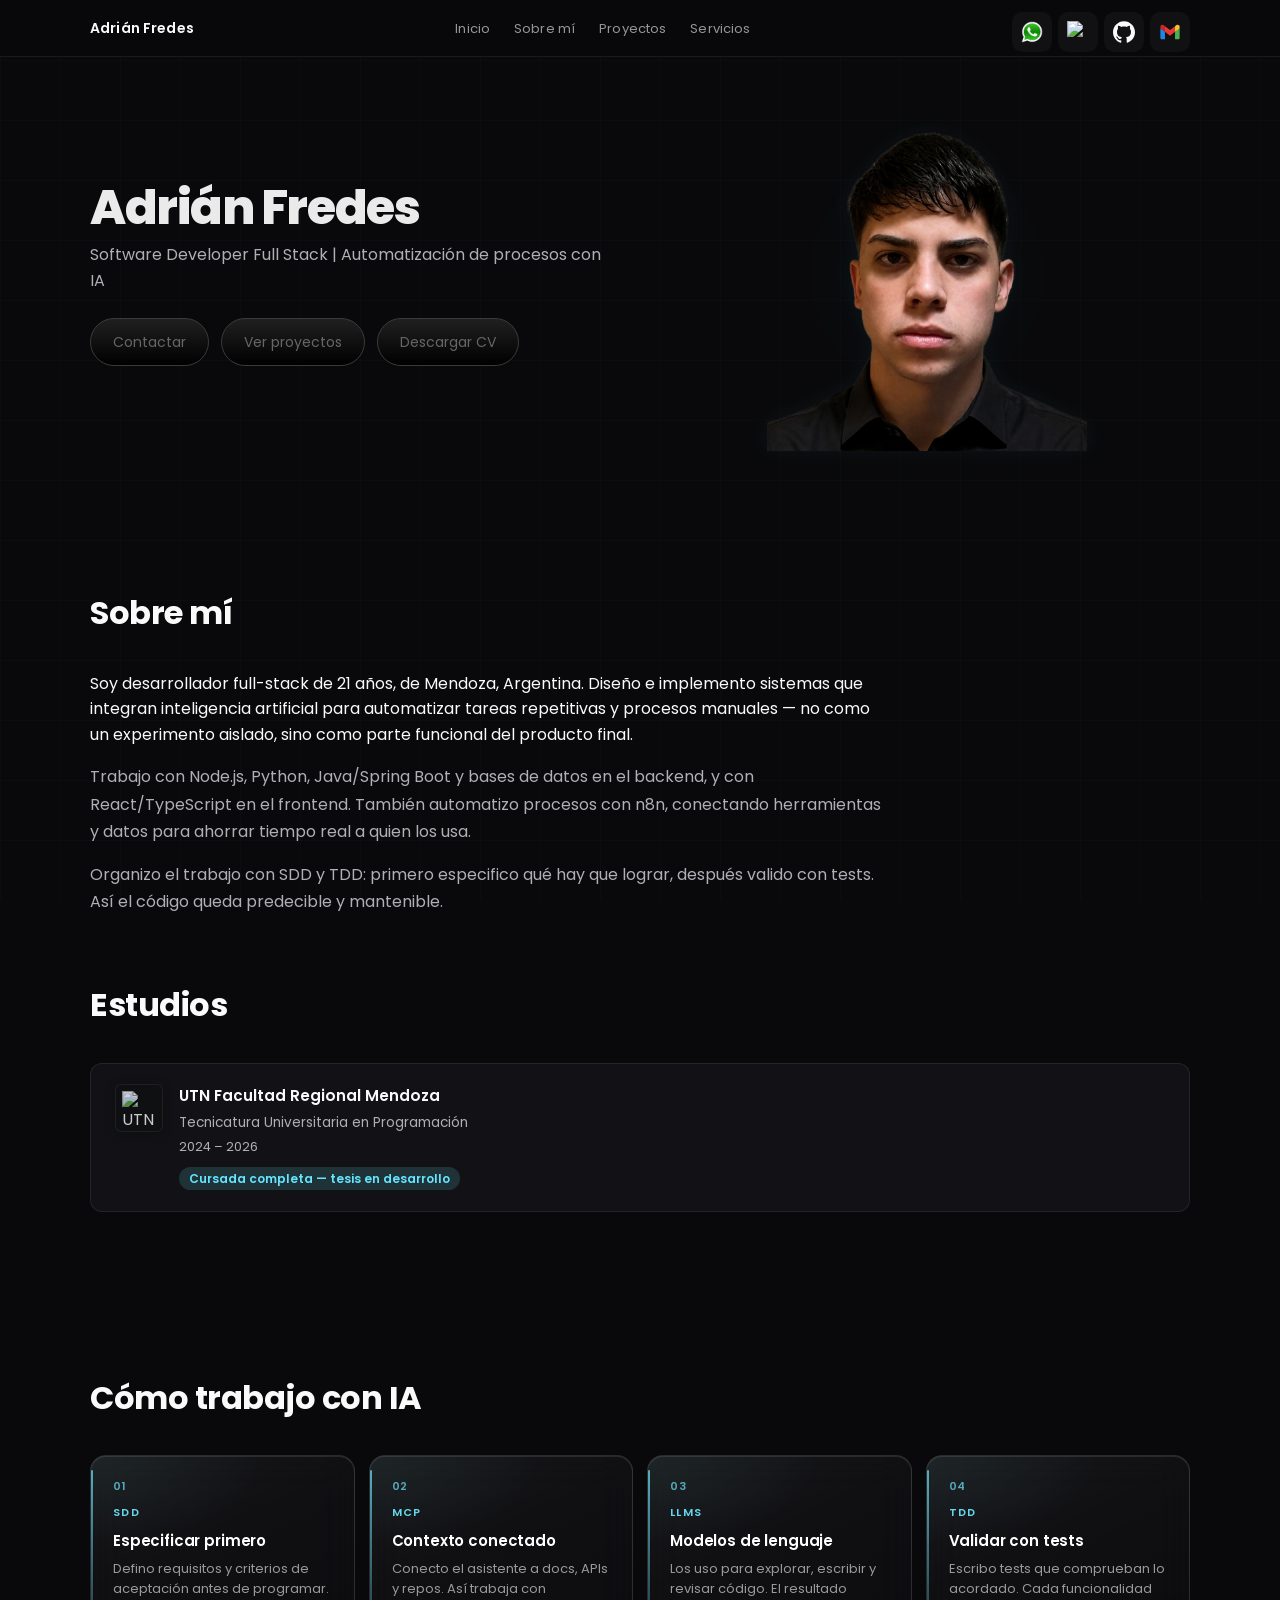
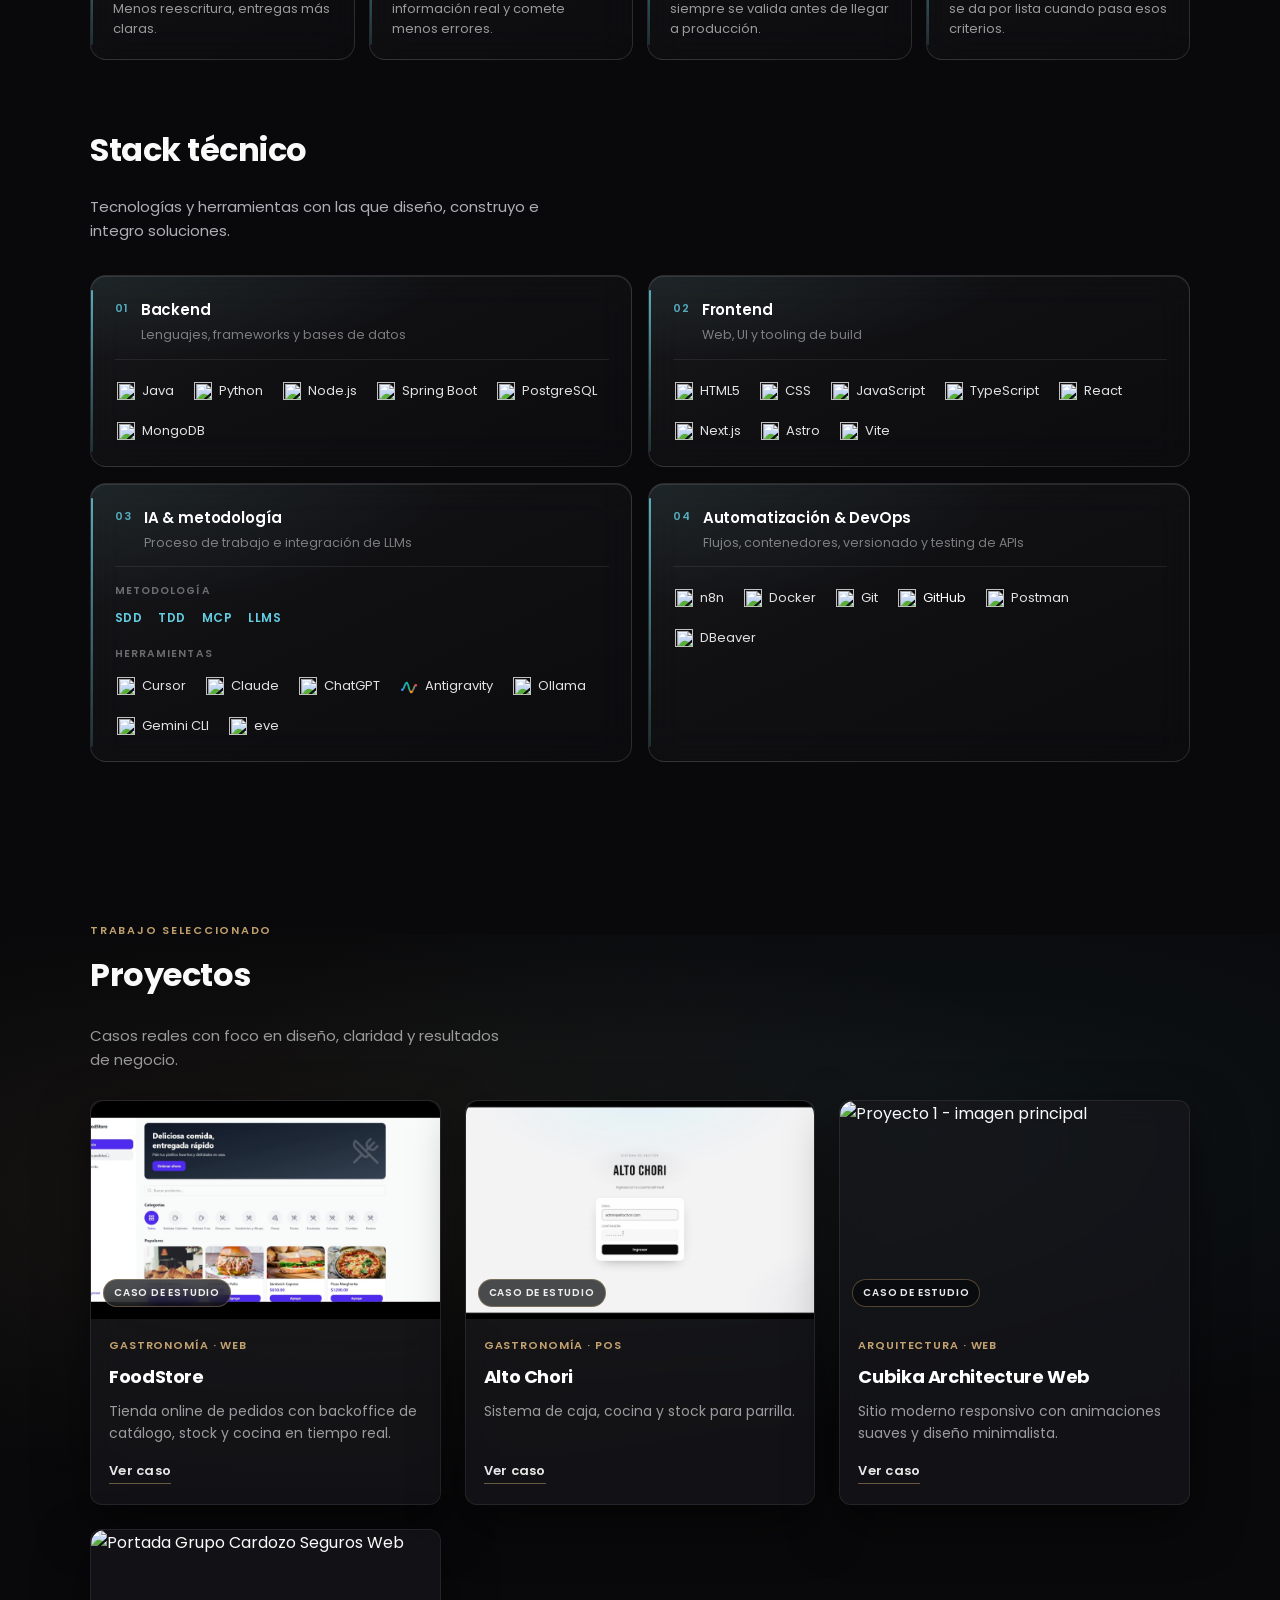
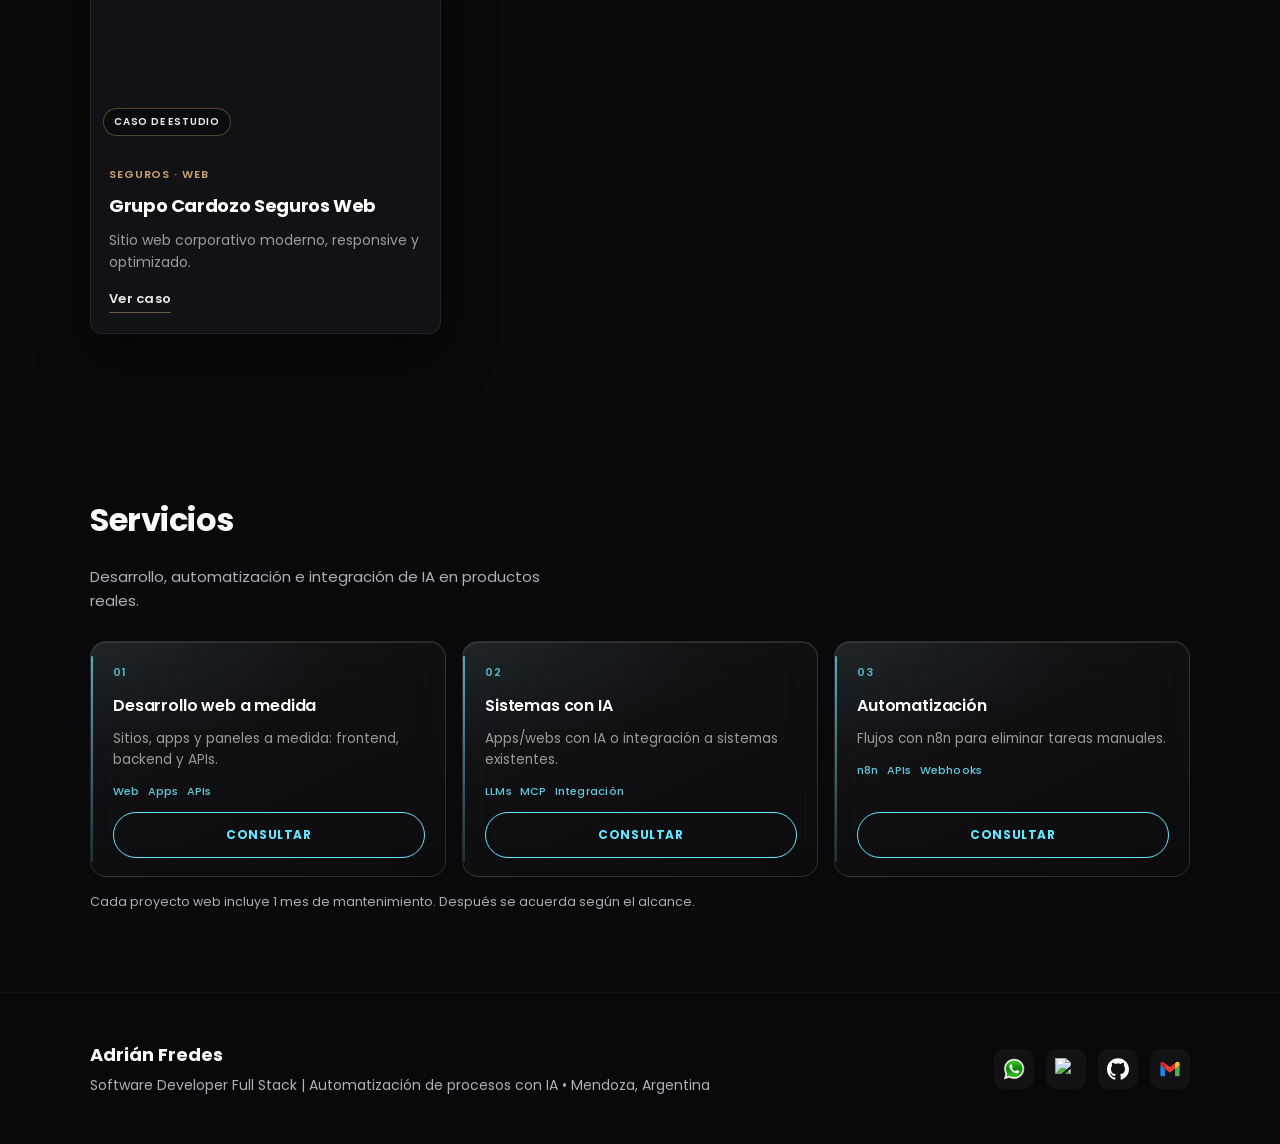
==== commit 6369151c: "Icono WhatsApp en HD para pantallas de escritorio." ====
--- a/index.html
+++ b/index.html
@@ -11,19 +11,49 @@
     html { background-color: #0a0a0f; }
     body { background-color: #0a0a0f; color: #fafafa; margin: 0; }
   </style>
-  <title>Adrián Fredes | Software Developer Full Stack</title>
+  <title>Adrián Fredes | Portafolio Profesional</title>
   <meta name="description"
-    content="Adrián Fredes – Software Developer Full Stack | Automatización de procesos con IA.">
+    content="Portafolio de Adrián Fredes — Software Developer Full Stack. Desarrollo web, backend, automatización con IA y APIs.">
+  <meta name="author" content="Adrián Fredes">
   <meta name="keywords"
-    content="automatizacion, n8n, desarrollo web, backend, Node.js, Java, Spring Boot, webhooks, APIs, IA, LLM, MCP, Model Context Protocol, metodologia SDD, Cursor, Claude">
-  <meta property="og:title" content="Adrián Fredes | Software Developer Full Stack">
+    content="Adrián Fredes, portafolio, desarrollador full stack, automatizacion, n8n, Node.js, Java, Spring Boot, APIs, IA">
+  <link rel="canonical" href="https://adrianfredess.github.io/">
+  <meta property="og:type" content="website">
+  <meta property="og:site_name" content="adrianfredess">
+  <meta property="og:url" content="https://adrianfredess.github.io/">
+  <meta property="og:title" content="Adrián Fredes | Portafolio Profesional">
   <meta property="og:description" content="Software Developer Full Stack | Automatización de procesos con IA.">
+  <meta property="og:locale" content="es_AR">
+  <meta name="twitter:card" content="summary">
+  <meta name="twitter:title" content="Adrián Fredes | Portafolio Profesional">
+  <meta name="twitter:description" content="Software Developer Full Stack | Automatización de procesos con IA.">
   <link rel="icon" href="assets/favicon.svg" type="image/svg+xml">
+  <link rel="apple-touch-icon" href="assets/favicon.svg">
   <link rel="sitemap" type="application/xml" title="Sitemap" href="sitemap.xml">
+  <script type="application/ld+json">
+  {
+    "@context": "https://schema.org",
+    "@graph": [
+      {
+        "@type": "WebSite",
+        "name": "adrianfredess",
+        "alternateName": "Adrián Fredes",
+        "url": "https://adrianfredess.github.io/"
+      },
+      {
+        "@type": "Person",
+        "name": "Adrián Fredes",
+        "url": "https://adrianfredess.github.io/",
+        "jobTitle": "Software Developer Full Stack",
+        "description": "Desarrollo web, backend y automatización con IA."
+      }
+    ]
+  }
+  </script>
   <link rel="preconnect" href="https://fonts.googleapis.com">
   <link rel="preconnect" href="https://fonts.gstatic.com" crossorigin>
   <link href="https://fonts.googleapis.com/css2?family=Poppins:wght@300;400;600&display=swap" rel="stylesheet">
-  <link rel="stylesheet" href="./style.css?v=foodstore">
+  <link rel="stylesheet" href="./style.css?v=icons-hd">
 </head>
 
 <body>
@@ -41,13 +71,13 @@
       <div class="nav-actions header-dock" aria-label="Contacto rápido">
         <a class="icon-btn wa" href="https://wa.me/5492612084544" target="_blank" rel="noopener"
           aria-label="WhatsApp">
-          <img src="iconos/580b57fcd9996e24bc43c543.png" alt="WhatsApp" width="22" height="22" decoding="async">
+          <img src="iconos/580b57fcd9996e24bc43c543.png" srcset="iconos/580b57fcd9996e24bc43c543-2x.png 2x" alt="WhatsApp" width="22" height="22" decoding="async">
         </a>
         <a class="icon-btn li" href="https://www.linkedin.com/in/adrian-fredes-8b57922b7" target="_blank"
           rel="noopener" aria-label="LinkedIn">
           <img src="iconos/b1351064-f24b-4d0e-ba5a-2d9ef2cbc1e8.png" alt="LinkedIn" width="22" height="22" decoding="async">
         </a>
-        <a class="icon-btn gh" href="https://github.com/adrianfredes10" target="_blank" rel="noopener"
+        <a class="icon-btn gh" href="https://github.com/adrianfredess" target="_blank" rel="noopener"
           aria-label="GitHub">
           <svg viewBox="0 0 24 24" fill="currentColor" width="22" height="22">
             <path d="M12 .297c-6.63 0-12 5.373-12 12 0 5.303 3.438 9.8 8.205 11.385.6.113.82-.258.82-.577 0-.285-.01-1.04-.015-2.04-3.338.724-4.042-1.61-4.042-1.61-.546-1.385-1.335-1.755-1.335-1.755-1.087-.744.084-.729.084-.729 1.205.084 1.838 1.236 1.838 1.236 1.07 1.835 2.809 1.305 3.495.998.108-.776.417-1.305.76-1.605-2.665-.3-5.466-1.332-5.466-5.93 0-1.31.465-2.38 1.235-3.22-.135-.303-.54-1.523.105-3.176 0 0 1.005-.322 3.3 1.23.96-.267 1.98-.399 3-.405 1.02.006 2.04.138 3 .405 2.28-1.552 3.285-1.23 3.285-1.23.645 1.653.24 2.873.12 3.176.765.84 1.23 1.91 1.23 3.22 0 4.61-2.805 5.625-5.475 5.92.42.36.81 1.096.81 2.22 0 1.606-.015 2.896-.015 3.286 0 .315.21.69.825.57C20.565 22.092 24 17.592 24 12.297c0-6.627-5.373-12-12-12"/>
@@ -82,13 +112,13 @@
       <div class="mobile-actions" aria-label="Contacto rápido">
         <a class="icon-btn wa" href="https://wa.me/5492612084544" target="_blank" rel="noopener"
           aria-label="WhatsApp">
-          <img src="iconos/580b57fcd9996e24bc43c543.png" alt="WhatsApp" width="22" height="22" decoding="async">
+          <img src="iconos/580b57fcd9996e24bc43c543.png" srcset="iconos/580b57fcd9996e24bc43c543-2x.png 2x" alt="WhatsApp" width="22" height="22" decoding="async">
         </a>
         <a class="icon-btn li" href="https://www.linkedin.com/in/adrian-fredes-8b57922b7" target="_blank"
           rel="noopener" aria-label="LinkedIn">
           <img src="iconos/b1351064-f24b-4d0e-ba5a-2d9ef2cbc1e8.png" alt="LinkedIn" width="22" height="22" decoding="async">
         </a>
-        <a class="icon-btn gh" href="https://github.com/adrianfredes10" target="_blank" rel="noopener"
+        <a class="icon-btn gh" href="https://github.com/adrianfredess" target="_blank" rel="noopener"
           aria-label="GitHub">
           <svg viewBox="0 0 24 24" fill="currentColor" width="22" height="22">
             <path d="M12 .297c-6.63 0-12 5.373-12 12 0 5.303 3.438 9.8 8.205 11.385.6.113.82-.258.82-.577 0-.285-.01-1.04-.015-2.04-3.338.724-4.042-1.61-4.042-1.61-.546-1.385-1.335-1.755-1.335-1.755-1.087-.744.084-.729.084-.729 1.205.084 1.838 1.236 1.838 1.236 1.07 1.835 2.809 1.305 3.495.998.108-.776.417-1.305.76-1.605-2.665-.3-5.466-1.332-5.466-5.93 0-1.31.465-2.38 1.235-3.22-.135-.303-.54-1.523.105-3.176 0 0 1.005-.322 3.3 1.23.96-.267 1.98-.399 3-.405 1.02.006 2.04.138 3 .405 2.28-1.552 3.285-1.23 3.285-1.23.645 1.653.24 2.873.12 3.176.765.84 1.23 1.91 1.23 3.22 0 4.61-2.805 5.625-5.475 5.92.42.36.81 1.096.81 2.22 0 1.606-.015 2.896-.015 3.286 0 .315.21.69.825.57C20.565 22.092 24 17.592 24 12.297c0-6.627-5.373-12-12-12"/>
@@ -297,7 +327,7 @@
                 <span class="matrix-badge"><img src="https://cdn.simpleicons.org/n8n/EA4B71" alt=""> n8n</span>
                 <span class="matrix-badge"><img src="https://cdn.simpleicons.org/docker/2496ED" alt=""> Docker</span>
                 <span class="matrix-badge"><img src="https://cdn.simpleicons.org/git/F05032" alt=""> Git</span>
-                <a class="matrix-badge" href="https://github.com/adrianfredes10" target="_blank" rel="noopener">
+                <a class="matrix-badge" href="https://github.com/adrianfredess" target="_blank" rel="noopener">
                   <img src="https://cdn.simpleicons.org/github/ffffff" alt=""> GitHub
                 </a>
                 <span class="matrix-badge"><img src="https://cdn.simpleicons.org/postman/FF6C37" alt=""> Postman</span>
@@ -434,12 +464,12 @@
       </div>
       <div class="footer-actions">
         <a href="https://wa.me/5492612084544" class="icon-btn wa" target="_blank" aria-label="WhatsApp">
-          <img src="iconos/580b57fcd9996e24bc43c543.png" alt="WhatsApp" width="22" height="22" decoding="async">
+          <img src="iconos/580b57fcd9996e24bc43c543.png" srcset="iconos/580b57fcd9996e24bc43c543-2x.png 2x" alt="WhatsApp" width="22" height="22" decoding="async">
         </a>
         <a href="https://linkedin.com/in/adrian-fredes" class="icon-btn li" target="_blank" aria-label="LinkedIn">
           <img src="iconos/b1351064-f24b-4d0e-ba5a-2d9ef2cbc1e8.png" alt="LinkedIn" width="22" height="22" decoding="async">
         </a>
-        <a href="https://github.com/adrianfredes10" class="icon-btn gh" target="_blank" rel="noopener" aria-label="GitHub">
+        <a href="https://github.com/adrianfredess" class="icon-btn gh" target="_blank" rel="noopener" aria-label="GitHub">
           <svg viewBox="0 0 24 24" fill="currentColor"><path d="M12 .297c-6.63 0-12 5.373-12 12 0 5.303 3.438 9.8 8.205 11.385.6.113.82-.258.82-.577 0-.285-.01-1.04-.015-2.04-3.338.724-4.042-1.61-4.042-1.61-.546-1.385-1.335-1.755-1.335-1.755-1.087-.744.084-.729.084-.729 1.205.084 1.838 1.236 1.838 1.236 1.07 1.835 2.809 1.305 3.495.998.108-.776.417-1.305.76-1.605-2.665-.3-5.466-1.332-5.466-5.93 0-1.31.465-2.38 1.235-3.22-.135-.303-.54-1.523.105-3.176 0 0 1.005-.322 3.3 1.23.96-.267 1.98-.399 3-.405 1.02.006 2.04.138 3 .405 2.28-1.552 3.285-1.23 3.285-1.23.645 1.653.24 2.873.12 3.176.765.84 1.23 1.91 1.23 3.22 0 4.61-2.805 5.625-5.475 5.92.42.36.81 1.096.81 2.22 0 1.606-.015 2.896-.015 3.286 0 .315.21.69.825.57C20.565 22.092 24 17.592 24 12.297c0-6.627-5.373-12-12-12"/></svg>
         </a>
         <a href="https://mail.google.com/mail/?view=cm&amp;fs=1&amp;to=adrianfredes12@gmail.com" class="icon-btn gm" target="_blank" rel="noopener" aria-label="Escribir por Gmail">
@@ -580,7 +610,7 @@
           <div class="case-meta">
             <span>React</span><span>TypeScript</span><span>FastAPI</span><span>Electron</span><span>Socket.IO</span><span>JWT</span>
           </div>
-          <a class="case-cta" href="https://github.com/adrianfredes10/ALTO_CHORI" target="_blank" rel="noopener">Ver c&oacute;digo en GitHub</a>
+          <a class="case-cta" href="https://github.com/adrianfredess/ALTO_CHORI" target="_blank" rel="noopener">Ver c&oacute;digo en GitHub</a>
         </div>
         <div class="case-media">
           <video class="project-video" controls playsinline preload="metadata"
@@ -630,9 +660,9 @@
             <span>React</span><span>Vite</span><span>FastAPI</span><span>PostgreSQL</span><span>WebSocket</span><span>JWT</span>
           </div>
           <div class="case-cta-row">
-            <a class="case-cta" href="https://github.com/adrianfredes10/backend-foodstore" target="_blank" rel="noopener">API</a>
-            <a class="case-cta" href="https://github.com/adrianfredes10/Repo-Store" target="_blank" rel="noopener">Store</a>
-            <a class="case-cta" href="https://github.com/adrianfredes10/Repo-Admin" target="_blank" rel="noopener">Admin</a>
+            <a class="case-cta" href="https://github.com/adrianfredess/backend-foodstore" target="_blank" rel="noopener">API</a>
+            <a class="case-cta" href="https://github.com/adrianfredess/Repo-Store" target="_blank" rel="noopener">Store</a>
+            <a class="case-cta" href="https://github.com/adrianfredess/Repo-Admin" target="_blank" rel="noopener">Admin</a>
           </div>
         </div>
         <div class="case-media">
--- a/style.css
+++ b/style.css
@@ -189,9 +189,6 @@
   height: 22px;
   flex-shrink: 0;
   image-rendering: auto;
-  transform: translateZ(0);
-  backface-visibility: hidden;
-  -webkit-backface-visibility: hidden;
 }
 
 .icon-btn {
@@ -224,9 +221,6 @@
   height: 22px;
   display: block;
   image-rendering: auto;
-  transform: translateZ(0);
-  backface-visibility: hidden;
-  -webkit-backface-visibility: hidden;
 }
 
 /* Colores por defecto de marca (sin fondo) */
@@ -248,7 +242,7 @@
 }
 
 .icon-btn.wa:hover img {
-  filter: brightness(1.1);
+  opacity: 0.92;
 }
 
 .icon-btn.li:hover {
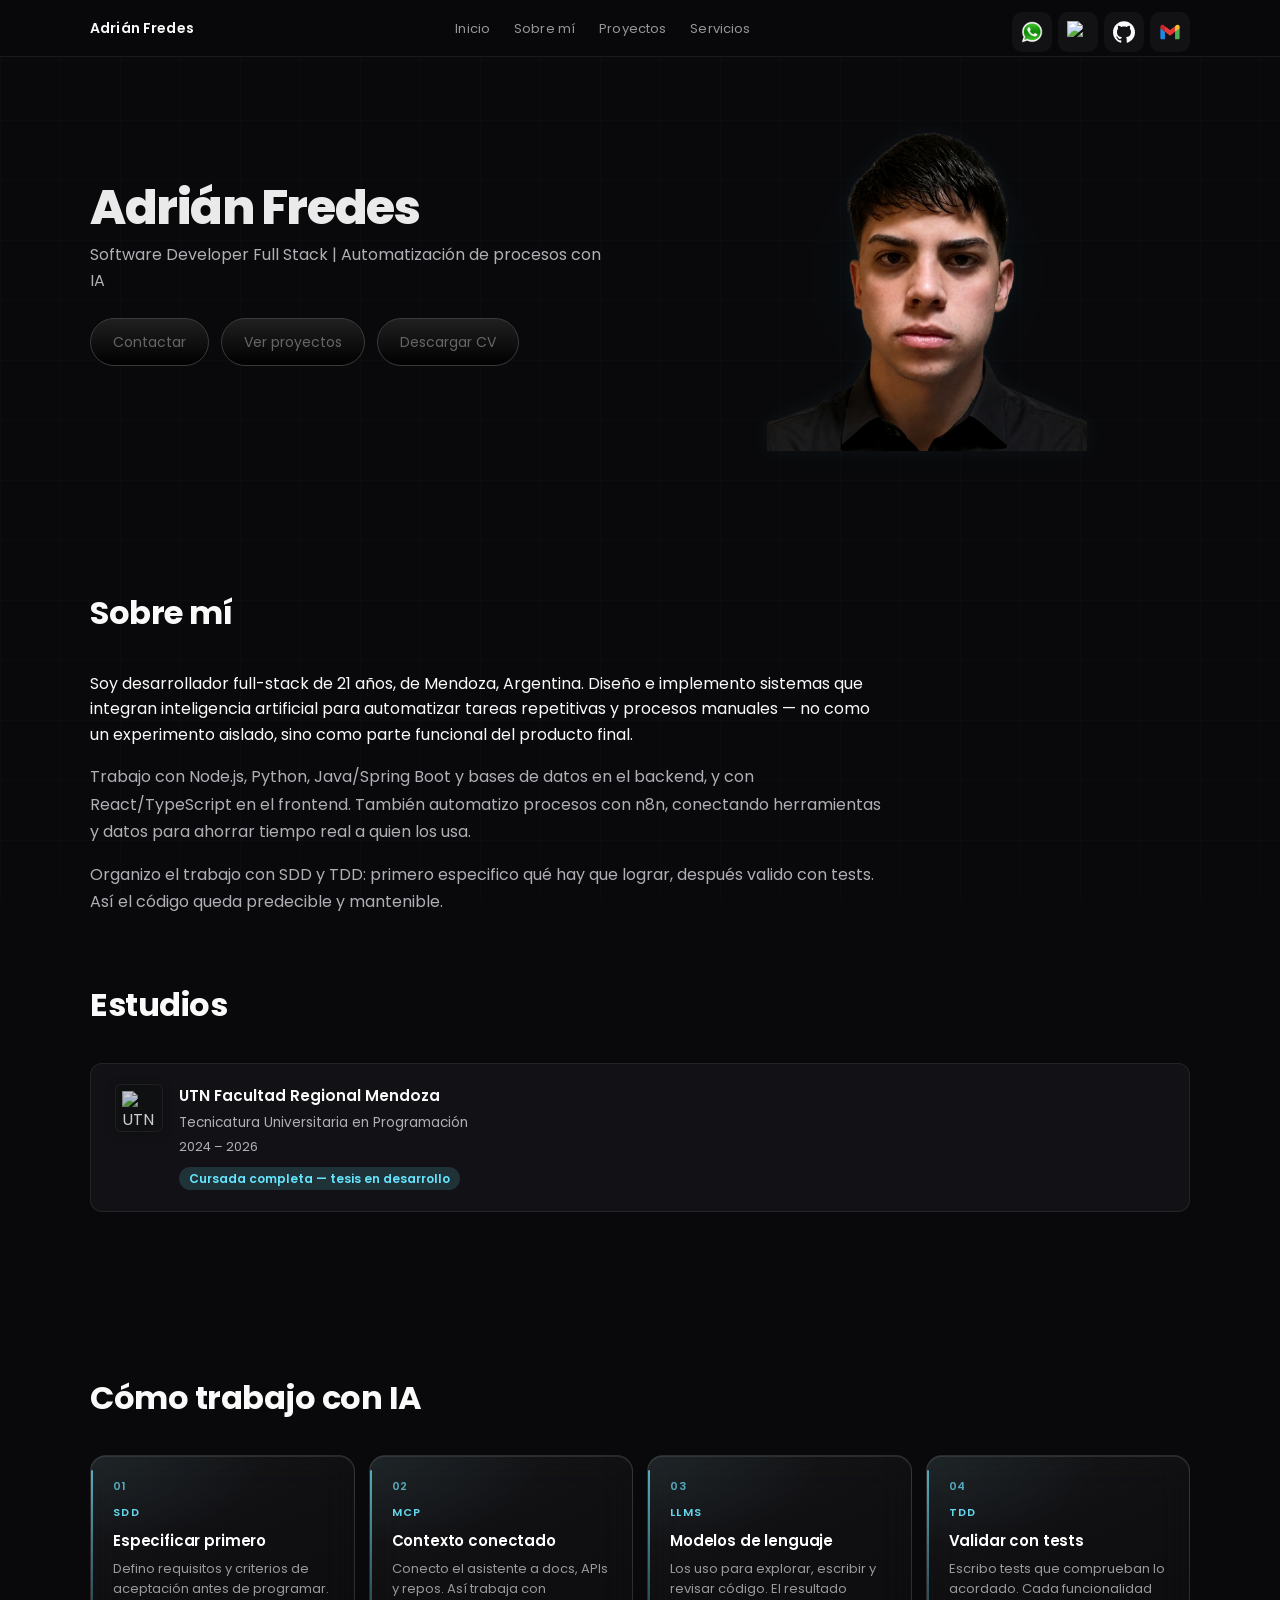
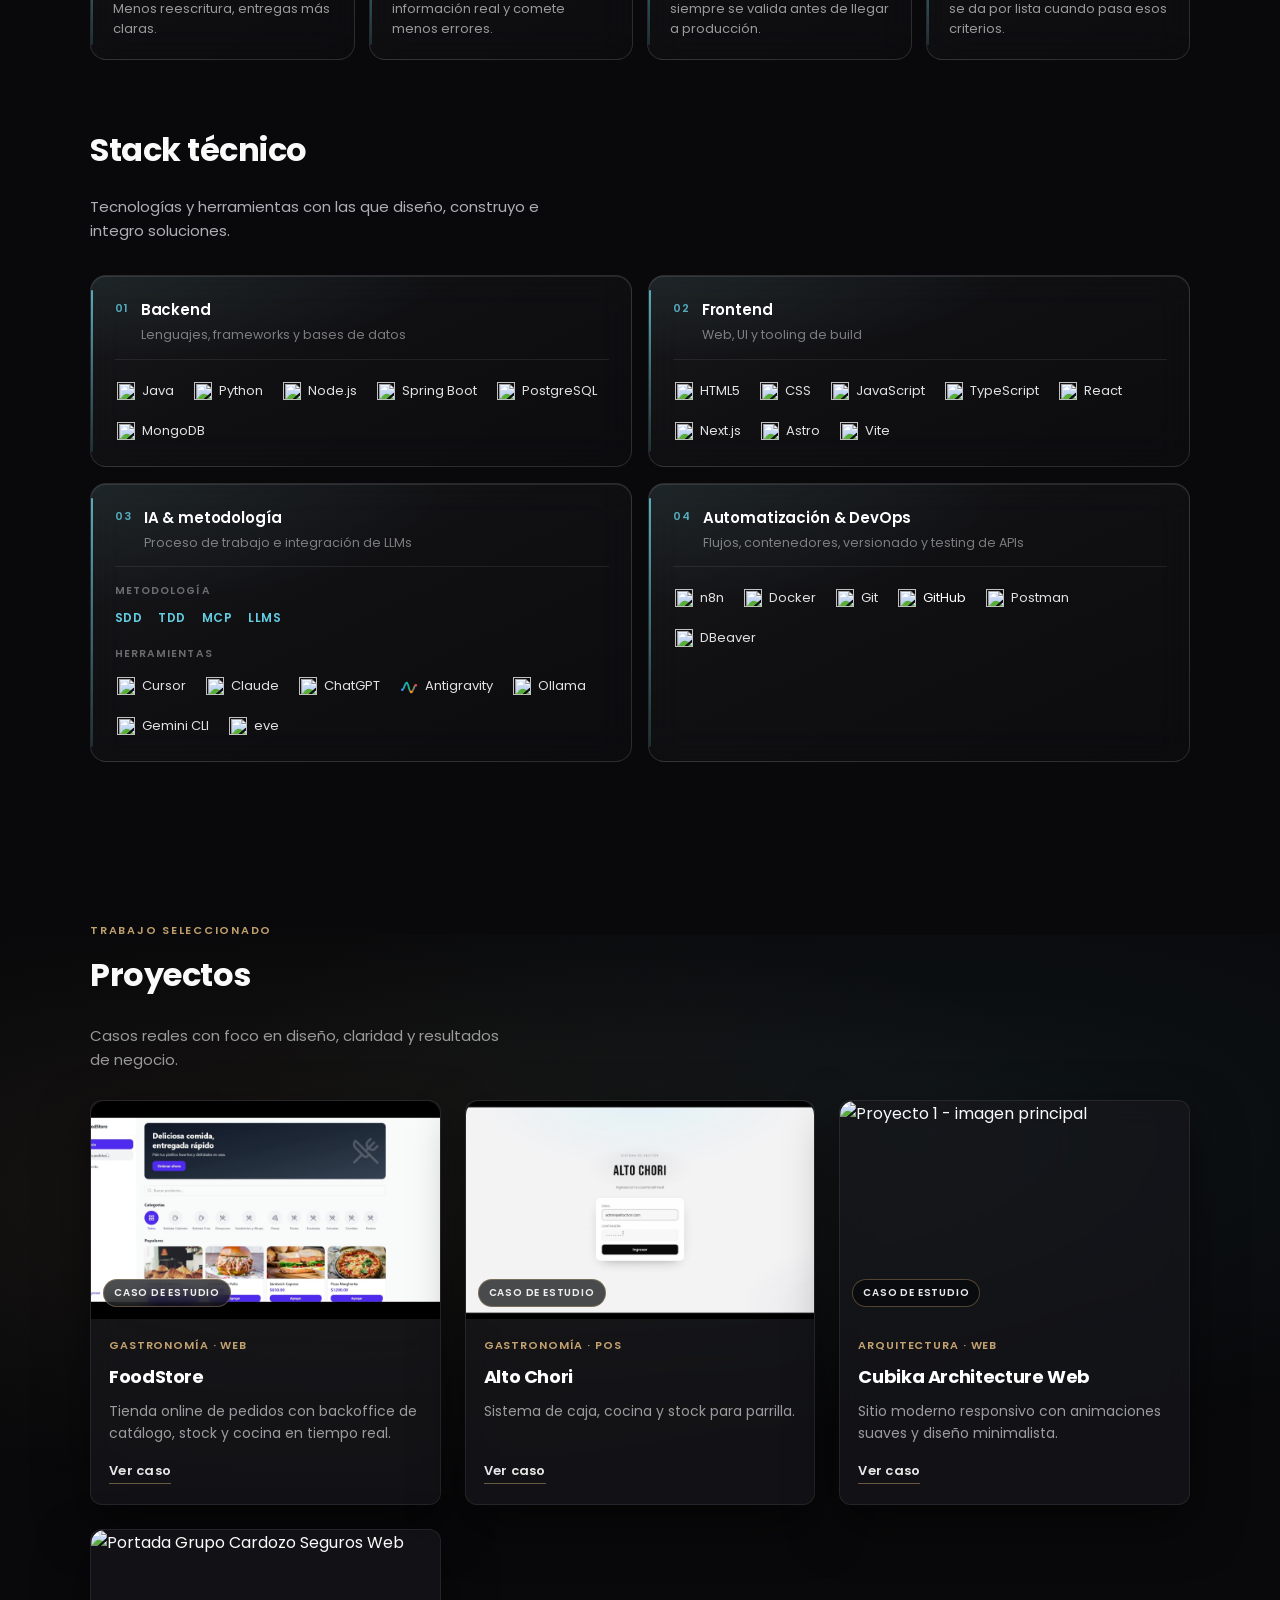
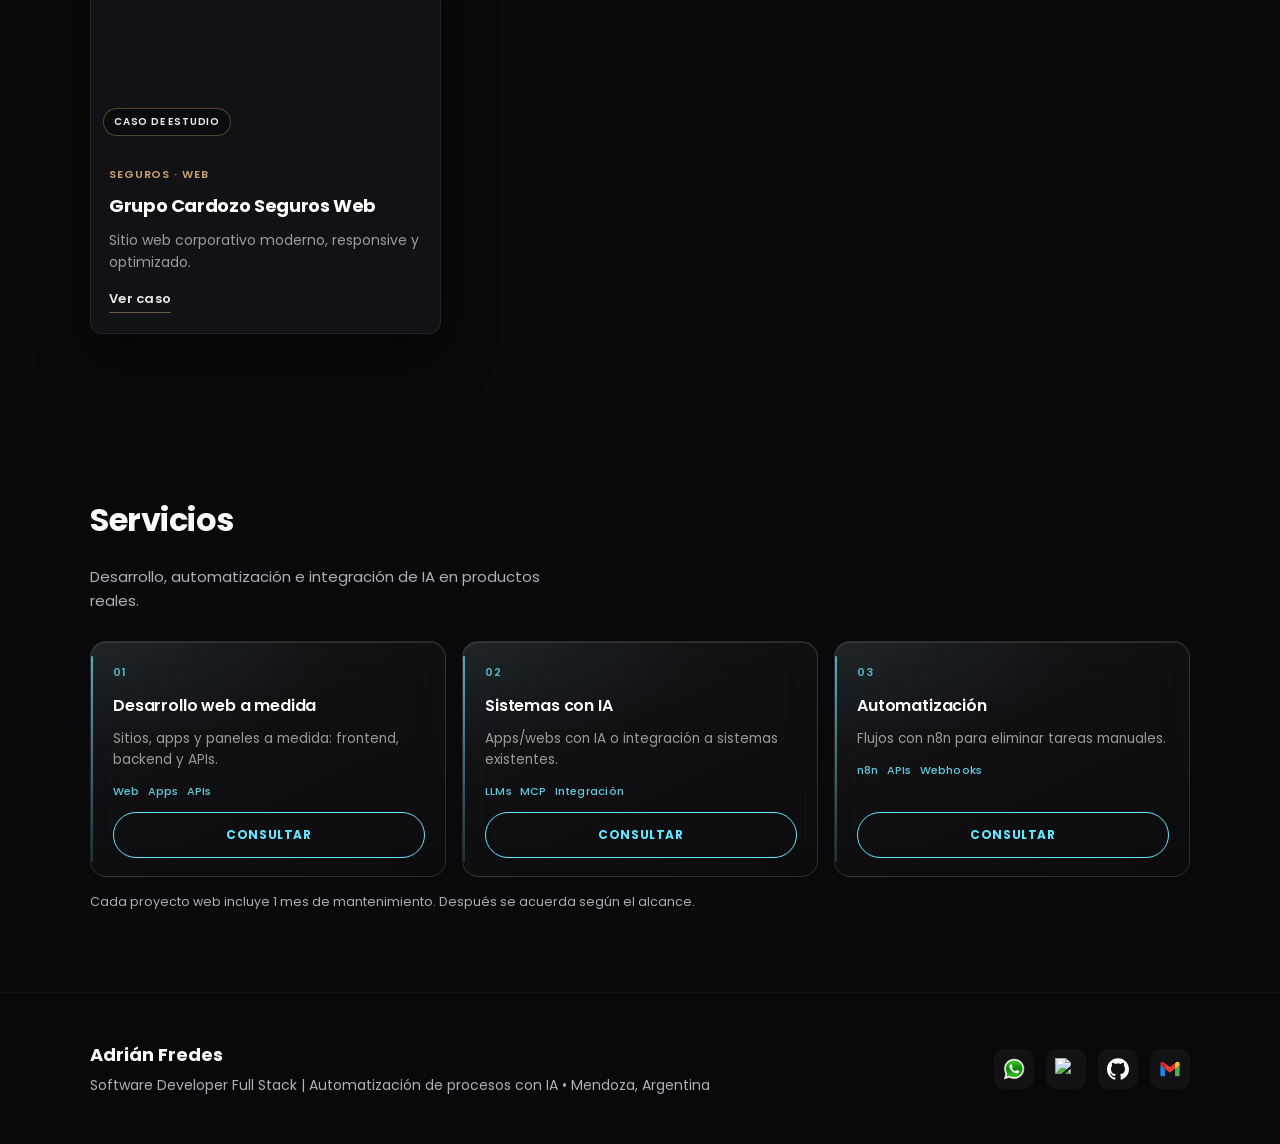
==== commit dc0c47c5: "Corregir iconos WhatsApp y LinkedIn borrosos en pantallas retina. Se elimina srcset conflictivo, se " ====
--- a/index.html
+++ b/index.html
@@ -53,7 +53,7 @@
   <link rel="preconnect" href="https://fonts.googleapis.com">
   <link rel="preconnect" href="https://fonts.gstatic.com" crossorigin>
   <link href="https://fonts.googleapis.com/css2?family=Poppins:wght@300;400;600&display=swap" rel="stylesheet">
-  <link rel="stylesheet" href="./style.css?v=icons-hd">
+  <link rel="stylesheet" href="./style.css?v=icons-hd3">
 </head>
 
 <body>
@@ -71,11 +71,11 @@
       <div class="nav-actions header-dock" aria-label="Contacto rápido">
         <a class="icon-btn wa" href="https://wa.me/5492612084544" target="_blank" rel="noopener"
           aria-label="WhatsApp">
-          <img src="iconos/580b57fcd9996e24bc43c543.png" srcset="iconos/580b57fcd9996e24bc43c543-2x.png 2x" alt="WhatsApp" width="22" height="22" decoding="async">
+          <img src="iconos/580b57fcd9996e24bc43c543.png?v=icons-hd3" alt="WhatsApp" width="22" height="22" decoding="async">
         </a>
         <a class="icon-btn li" href="https://www.linkedin.com/in/adrian-fredes-8b57922b7" target="_blank"
           rel="noopener" aria-label="LinkedIn">
-          <img src="iconos/b1351064-f24b-4d0e-ba5a-2d9ef2cbc1e8.png" alt="LinkedIn" width="22" height="22" decoding="async">
+          <img src="iconos/b1351064-f24b-4d0e-ba5a-2d9ef2cbc1e8.png?v=icons-hd3" alt="LinkedIn" width="22" height="22" decoding="async">
         </a>
         <a class="icon-btn gh" href="https://github.com/adrianfredess" target="_blank" rel="noopener"
           aria-label="GitHub">
@@ -112,11 +112,11 @@
       <div class="mobile-actions" aria-label="Contacto rápido">
         <a class="icon-btn wa" href="https://wa.me/5492612084544" target="_blank" rel="noopener"
           aria-label="WhatsApp">
-          <img src="iconos/580b57fcd9996e24bc43c543.png" srcset="iconos/580b57fcd9996e24bc43c543-2x.png 2x" alt="WhatsApp" width="22" height="22" decoding="async">
+          <img src="iconos/580b57fcd9996e24bc43c543.png?v=icons-hd3" alt="WhatsApp" width="22" height="22" decoding="async">
         </a>
         <a class="icon-btn li" href="https://www.linkedin.com/in/adrian-fredes-8b57922b7" target="_blank"
           rel="noopener" aria-label="LinkedIn">
-          <img src="iconos/b1351064-f24b-4d0e-ba5a-2d9ef2cbc1e8.png" alt="LinkedIn" width="22" height="22" decoding="async">
+          <img src="iconos/b1351064-f24b-4d0e-ba5a-2d9ef2cbc1e8.png?v=icons-hd3" alt="LinkedIn" width="22" height="22" decoding="async">
         </a>
         <a class="icon-btn gh" href="https://github.com/adrianfredess" target="_blank" rel="noopener"
           aria-label="GitHub">
@@ -464,10 +464,10 @@
       </div>
       <div class="footer-actions">
         <a href="https://wa.me/5492612084544" class="icon-btn wa" target="_blank" aria-label="WhatsApp">
-          <img src="iconos/580b57fcd9996e24bc43c543.png" srcset="iconos/580b57fcd9996e24bc43c543-2x.png 2x" alt="WhatsApp" width="22" height="22" decoding="async">
+          <img src="iconos/580b57fcd9996e24bc43c543.png?v=icons-hd3" alt="WhatsApp" width="22" height="22" decoding="async">
         </a>
         <a href="https://linkedin.com/in/adrian-fredes" class="icon-btn li" target="_blank" aria-label="LinkedIn">
-          <img src="iconos/b1351064-f24b-4d0e-ba5a-2d9ef2cbc1e8.png" alt="LinkedIn" width="22" height="22" decoding="async">
+          <img src="iconos/b1351064-f24b-4d0e-ba5a-2d9ef2cbc1e8.png?v=icons-hd3" alt="LinkedIn" width="22" height="22" decoding="async">
         </a>
         <a href="https://github.com/adrianfredess" class="icon-btn gh" target="_blank" rel="noopener" aria-label="GitHub">
           <svg viewBox="0 0 24 24" fill="currentColor"><path d="M12 .297c-6.63 0-12 5.373-12 12 0 5.303 3.438 9.8 8.205 11.385.6.113.82-.258.82-.577 0-.285-.01-1.04-.015-2.04-3.338.724-4.042-1.61-4.042-1.61-.546-1.385-1.335-1.755-1.335-1.755-1.087-.744.084-.729.084-.729 1.205.084 1.838 1.236 1.838 1.236 1.07 1.835 2.809 1.305 3.495.998.108-.776.417-1.305.76-1.605-2.665-.3-5.466-1.332-5.466-5.93 0-1.31.465-2.38 1.235-3.22-.135-.303-.54-1.523.105-3.176 0 0 1.005-.322 3.3 1.23.96-.267 1.98-.399 3-.405 1.02.006 2.04.138 3 .405 2.28-1.552 3.285-1.23 3.285-1.23.645 1.653.24 2.873.12 3.176.765.84 1.23 1.91 1.23 3.22 0 4.61-2.805 5.625-5.475 5.92.42.36.81 1.096.81 2.22 0 1.606-.015 2.896-.015 3.286 0 .315.21.69.825.57C20.565 22.092 24 17.592 24 12.297c0-6.627-5.373-12-12-12"/></svg>
--- a/style.css
+++ b/style.css
@@ -175,7 +175,6 @@
   height: 40px;
   border-radius: 10px;
   transform-origin: 50% 100%;
-  will-change: transform;
 }
 
 .header-dock .icon-btn:hover {
@@ -188,7 +187,6 @@
   width: 22px;
   height: 22px;
   flex-shrink: 0;
-  image-rendering: auto;
 }
 
 .icon-btn {
@@ -220,7 +218,6 @@
   width: 22px;
   height: 22px;
   display: block;
-  image-rendering: auto;
 }
 
 /* Colores por defecto de marca (sin fondo) */
@@ -250,7 +247,7 @@
 }
 
 .icon-btn.li:hover img {
-  filter: brightness(1.1);
+  opacity: 0.92;
 }
 
 .icon-btn.gm:hover {
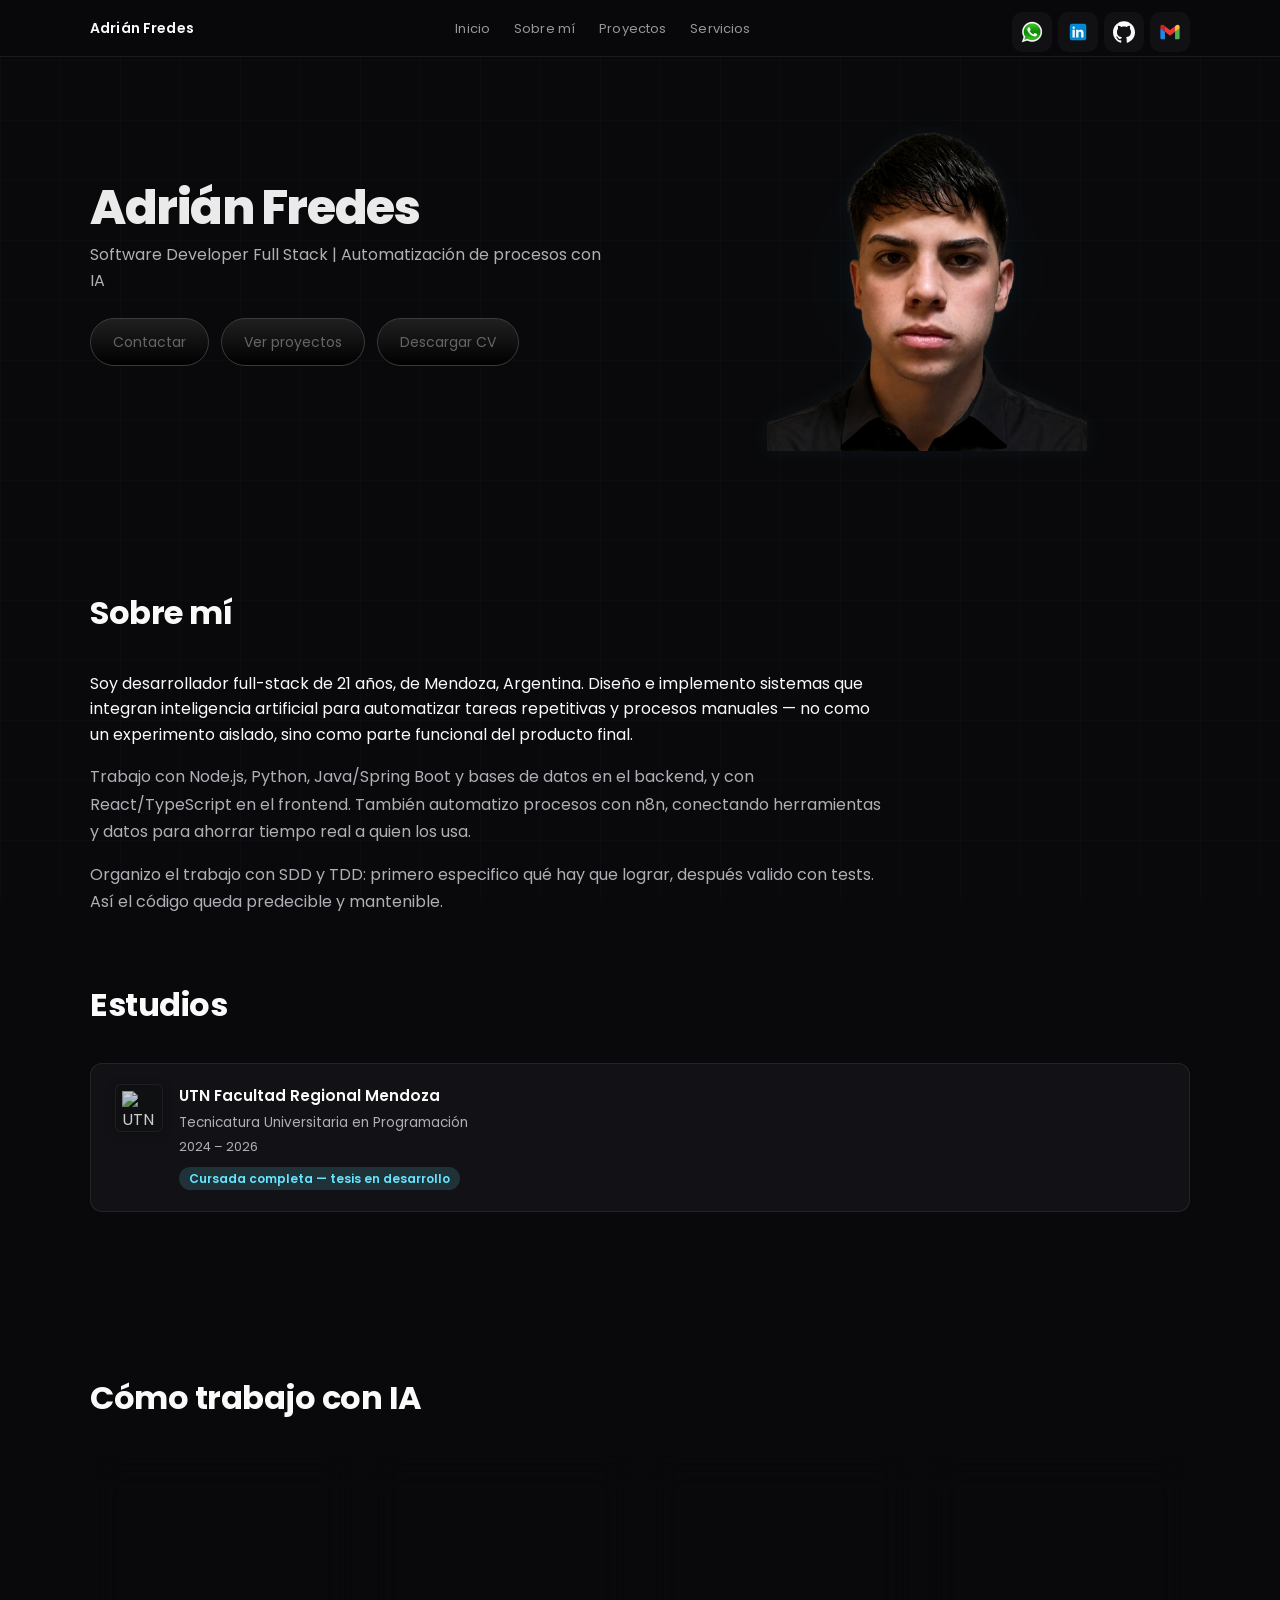
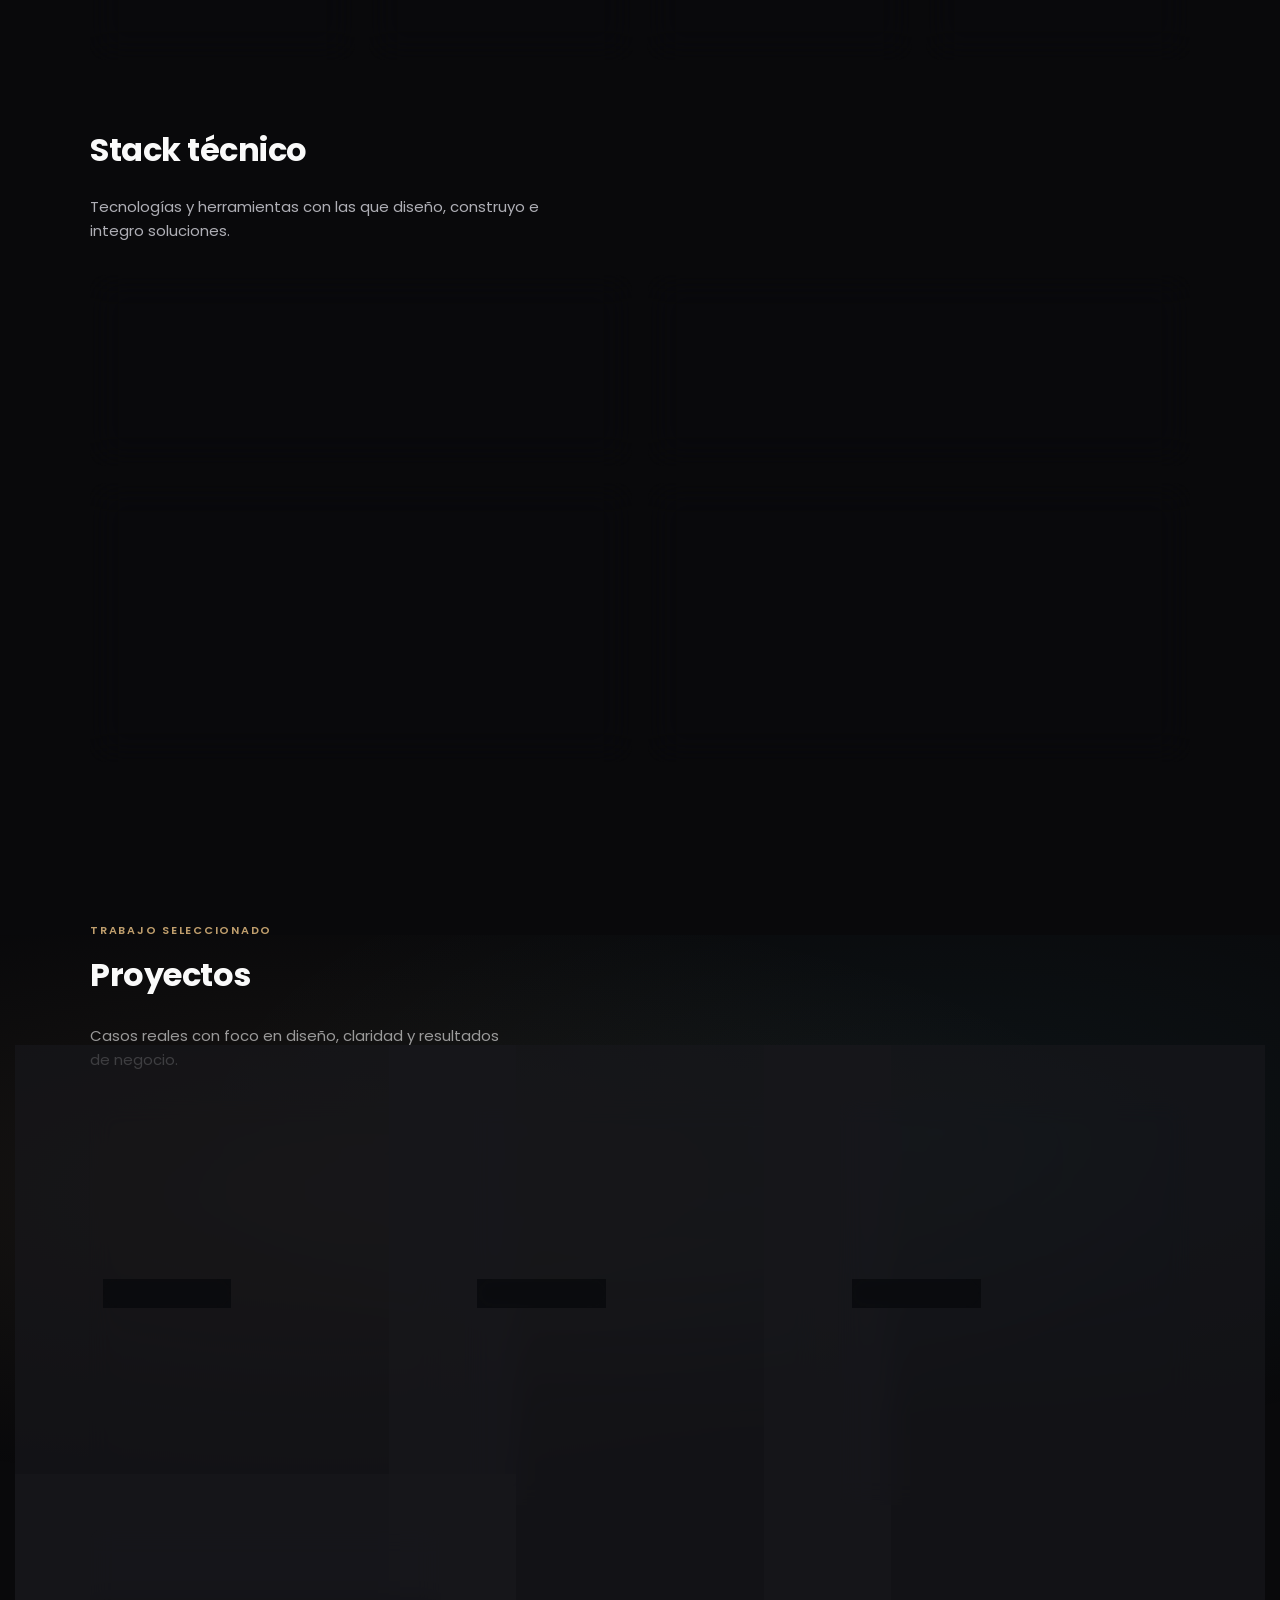
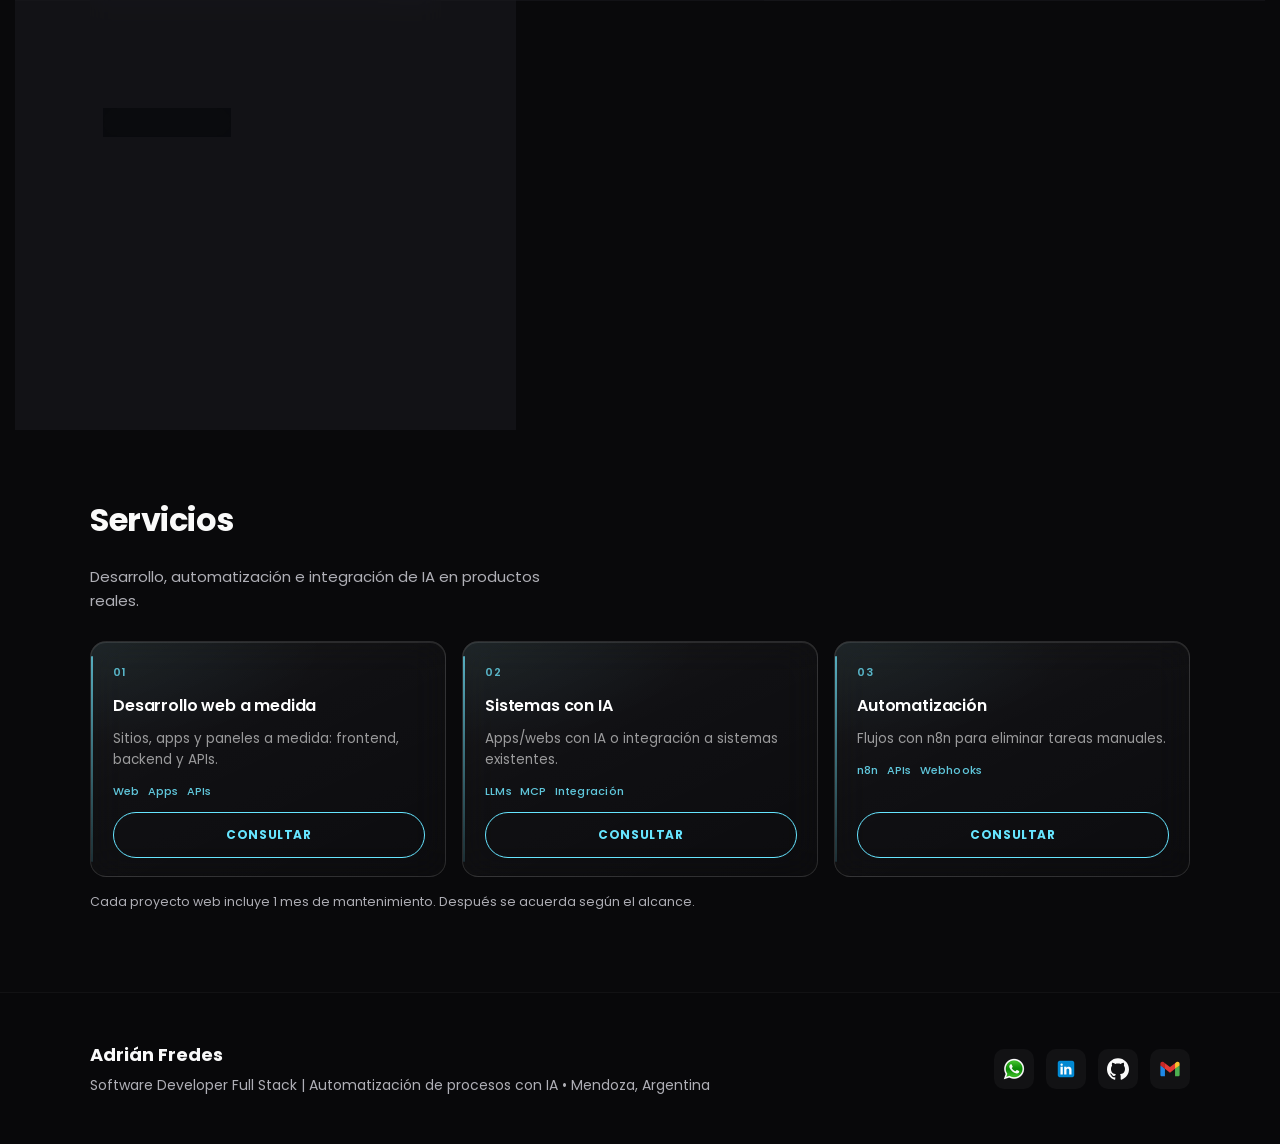
==== commit 195fbada: "fix iconos borrosos en desktop Windows (blur header, srcset 44/88w)" ====
--- a/index.html
+++ b/index.html
@@ -53,7 +53,7 @@
   <link rel="preconnect" href="https://fonts.googleapis.com">
   <link rel="preconnect" href="https://fonts.gstatic.com" crossorigin>
   <link href="https://fonts.googleapis.com/css2?family=Poppins:wght@300;400;600&display=swap" rel="stylesheet">
-  <link rel="stylesheet" href="./style.css?v=icons-hd3">
+  <link rel="stylesheet" href="./style.css?v=icons-hd4">
 </head>
 
 <body>
@@ -71,11 +71,11 @@
       <div class="nav-actions header-dock" aria-label="Contacto rápido">
         <a class="icon-btn wa" href="https://wa.me/5492612084544" target="_blank" rel="noopener"
           aria-label="WhatsApp">
-          <img src="iconos/580b57fcd9996e24bc43c543.png?v=icons-hd3" alt="WhatsApp" width="22" height="22" decoding="async">
+          <img src="iconos/580b57fcd9996e24bc43c543-44.png?v=icons-hd4" srcset="iconos/580b57fcd9996e24bc43c543-44.png?v=icons-hd4 44w, iconos/580b57fcd9996e24bc43c543-88.png?v=icons-hd4 88w" sizes="22px" alt="WhatsApp" width="22" height="22" decoding="async">
         </a>
         <a class="icon-btn li" href="https://www.linkedin.com/in/adrian-fredes-8b57922b7" target="_blank"
           rel="noopener" aria-label="LinkedIn">
-          <img src="iconos/b1351064-f24b-4d0e-ba5a-2d9ef2cbc1e8.png?v=icons-hd3" alt="LinkedIn" width="22" height="22" decoding="async">
+          <img src="iconos/b1351064-f24b-4d0e-ba5a-2d9ef2cbc1e8-44.png?v=icons-hd4" srcset="iconos/b1351064-f24b-4d0e-ba5a-2d9ef2cbc1e8-44.png?v=icons-hd4 44w, iconos/b1351064-f24b-4d0e-ba5a-2d9ef2cbc1e8-88.png?v=icons-hd4 88w" sizes="22px" alt="LinkedIn" width="22" height="22" decoding="async">
         </a>
         <a class="icon-btn gh" href="https://github.com/adrianfredess" target="_blank" rel="noopener"
           aria-label="GitHub">
@@ -112,11 +112,11 @@
       <div class="mobile-actions" aria-label="Contacto rápido">
         <a class="icon-btn wa" href="https://wa.me/5492612084544" target="_blank" rel="noopener"
           aria-label="WhatsApp">
-          <img src="iconos/580b57fcd9996e24bc43c543.png?v=icons-hd3" alt="WhatsApp" width="22" height="22" decoding="async">
+          <img src="iconos/580b57fcd9996e24bc43c543-44.png?v=icons-hd4" srcset="iconos/580b57fcd9996e24bc43c543-44.png?v=icons-hd4 44w, iconos/580b57fcd9996e24bc43c543-88.png?v=icons-hd4 88w" sizes="22px" alt="WhatsApp" width="22" height="22" decoding="async">
         </a>
         <a class="icon-btn li" href="https://www.linkedin.com/in/adrian-fredes-8b57922b7" target="_blank"
           rel="noopener" aria-label="LinkedIn">
-          <img src="iconos/b1351064-f24b-4d0e-ba5a-2d9ef2cbc1e8.png?v=icons-hd3" alt="LinkedIn" width="22" height="22" decoding="async">
+          <img src="iconos/b1351064-f24b-4d0e-ba5a-2d9ef2cbc1e8-44.png?v=icons-hd4" srcset="iconos/b1351064-f24b-4d0e-ba5a-2d9ef2cbc1e8-44.png?v=icons-hd4 44w, iconos/b1351064-f24b-4d0e-ba5a-2d9ef2cbc1e8-88.png?v=icons-hd4 88w" sizes="22px" alt="LinkedIn" width="22" height="22" decoding="async">
         </a>
         <a class="icon-btn gh" href="https://github.com/adrianfredess" target="_blank" rel="noopener"
           aria-label="GitHub">
@@ -464,10 +464,10 @@
       </div>
       <div class="footer-actions">
         <a href="https://wa.me/5492612084544" class="icon-btn wa" target="_blank" aria-label="WhatsApp">
-          <img src="iconos/580b57fcd9996e24bc43c543.png?v=icons-hd3" alt="WhatsApp" width="22" height="22" decoding="async">
+          <img src="iconos/580b57fcd9996e24bc43c543-44.png?v=icons-hd4" srcset="iconos/580b57fcd9996e24bc43c543-44.png?v=icons-hd4 44w, iconos/580b57fcd9996e24bc43c543-88.png?v=icons-hd4 88w" sizes="22px" alt="WhatsApp" width="22" height="22" decoding="async">
         </a>
         <a href="https://linkedin.com/in/adrian-fredes" class="icon-btn li" target="_blank" aria-label="LinkedIn">
-          <img src="iconos/b1351064-f24b-4d0e-ba5a-2d9ef2cbc1e8.png?v=icons-hd3" alt="LinkedIn" width="22" height="22" decoding="async">
+          <img src="iconos/b1351064-f24b-4d0e-ba5a-2d9ef2cbc1e8-44.png?v=icons-hd4" srcset="iconos/b1351064-f24b-4d0e-ba5a-2d9ef2cbc1e8-44.png?v=icons-hd4 44w, iconos/b1351064-f24b-4d0e-ba5a-2d9ef2cbc1e8-88.png?v=icons-hd4 88w" sizes="22px" alt="LinkedIn" width="22" height="22" decoding="async">
         </a>
         <a href="https://github.com/adrianfredess" class="icon-btn gh" target="_blank" rel="noopener" aria-label="GitHub">
           <svg viewBox="0 0 24 24" fill="currentColor"><path d="M12 .297c-6.63 0-12 5.373-12 12 0 5.303 3.438 9.8 8.205 11.385.6.113.82-.258.82-.577 0-.285-.01-1.04-.015-2.04-3.338.724-4.042-1.61-4.042-1.61-.546-1.385-1.335-1.755-1.335-1.755-1.087-.744.084-.729.084-.729 1.205.084 1.838 1.236 1.838 1.236 1.07 1.835 2.809 1.305 3.495.998.108-.776.417-1.305.76-1.605-2.665-.3-5.466-1.332-5.466-5.93 0-1.31.465-2.38 1.235-3.22-.135-.303-.54-1.523.105-3.176 0 0 1.005-.322 3.3 1.23.96-.267 1.98-.399 3-.405 1.02.006 2.04.138 3 .405 2.28-1.552 3.285-1.23 3.285-1.23.645 1.653.24 2.873.12 3.176.765.84 1.23 1.91 1.23 3.22 0 4.61-2.805 5.625-5.475 5.92.42.36.81 1.096.81 2.22 0 1.606-.015 2.896-.015 3.286 0 .315.21.69.825.57C20.565 22.092 24 17.592 24 12.297c0-6.627-5.373-12-12-12"/></svg>
--- a/style.css
+++ b/style.css
@@ -92,16 +92,27 @@
   color: var(--accent);
 }
 
-/* Header fijo */
+/* Header fijo — blur en ::before para no reblandecer íconos hijos (Chrome/Edge + Windows) */
 .site-header {
   position: fixed;
   top: 0;
   left: 0;
   right: 0;
   z-index: 1200;
+  background: transparent;
+  border-bottom: 1px solid rgba(255, 255, 255, 0.07);
+  isolation: isolate;
+}
+
+.site-header::before {
+  content: '';
+  position: absolute;
+  inset: 0;
+  z-index: -1;
+  pointer-events: none;
+  background: hsla(240, 10%, 4%, 0.82);
   backdrop-filter: blur(16px) saturate(150%);
-  background: hsla(240, 10%, 4%, 0.82);
-  border-bottom: 1px solid rgba(255, 255, 255, 0.07);
+  -webkit-backdrop-filter: blur(16px) saturate(150%);
 }
 
 .nav {
@@ -218,6 +229,8 @@
   width: 22px;
   height: 22px;
   display: block;
+  object-fit: contain;
+  image-rendering: -webkit-optimize-contrast;
 }
 
 /* Colores por defecto de marca (sin fondo) */
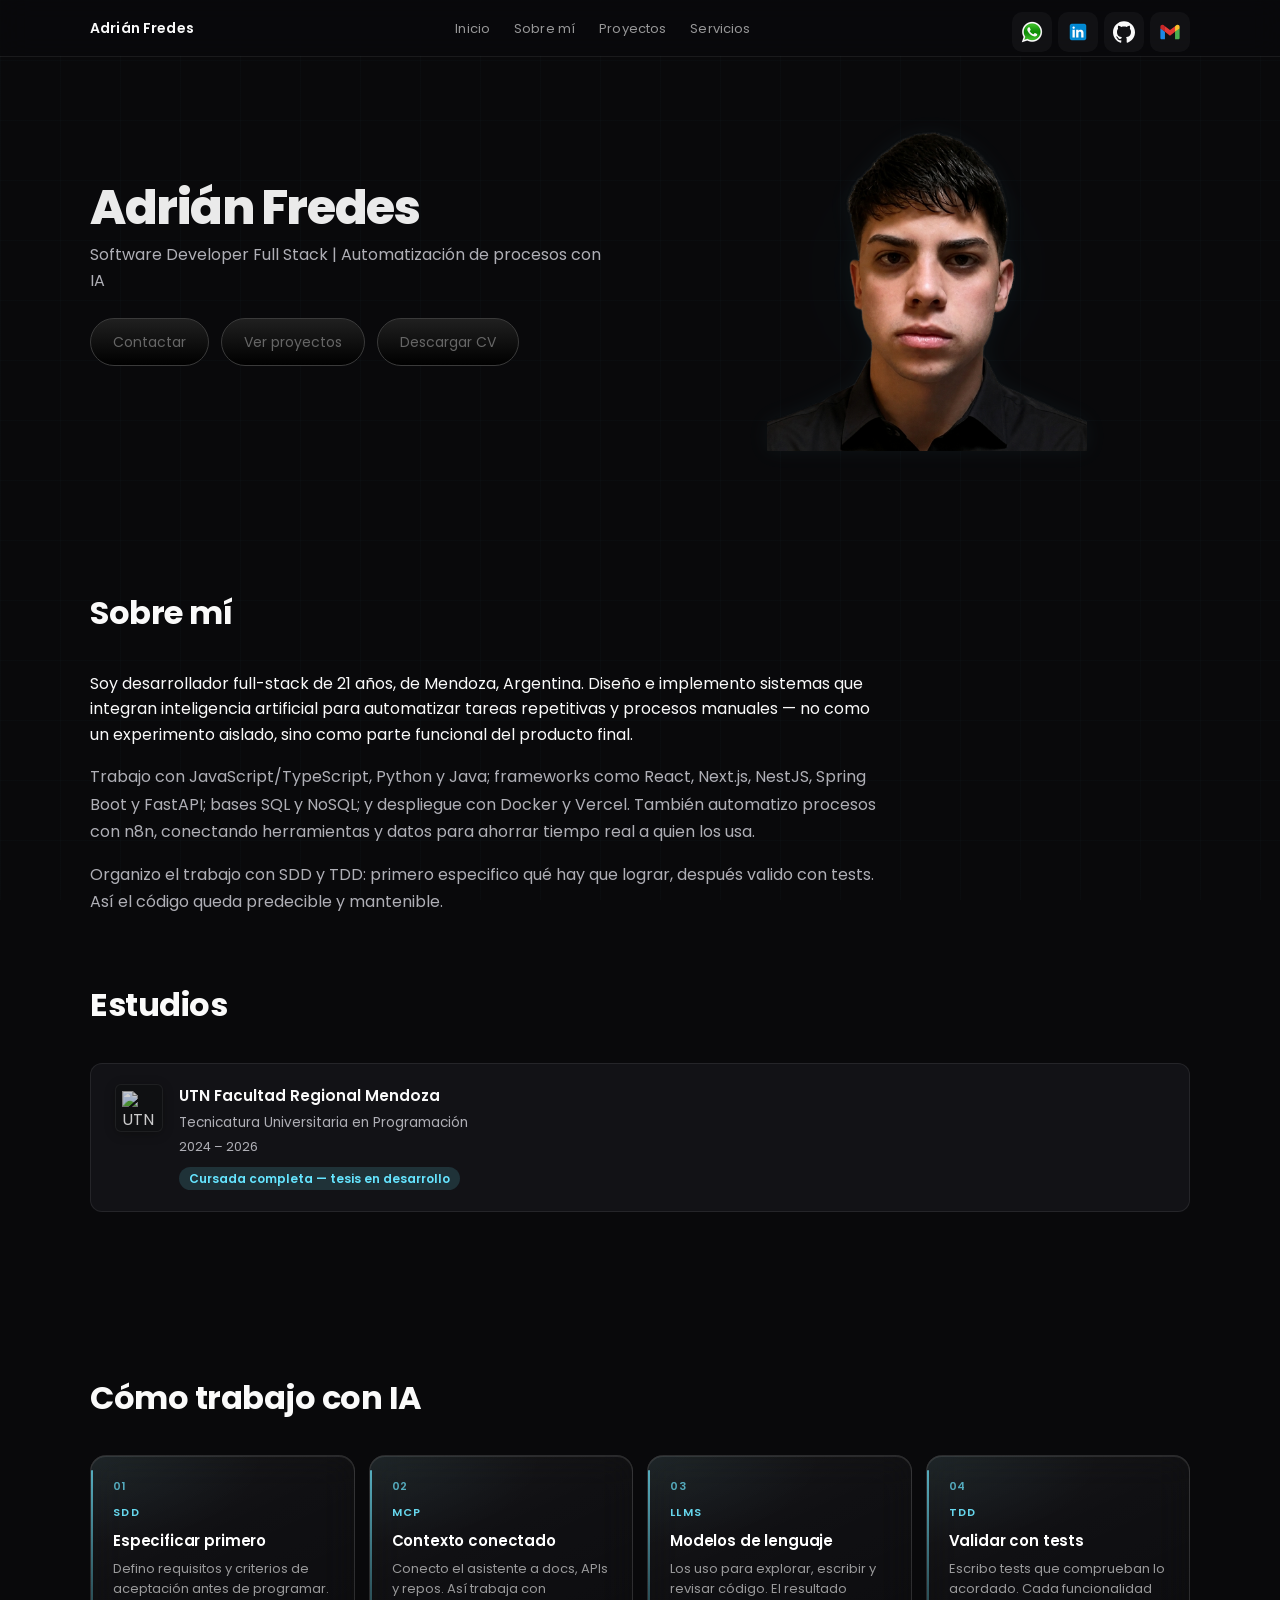
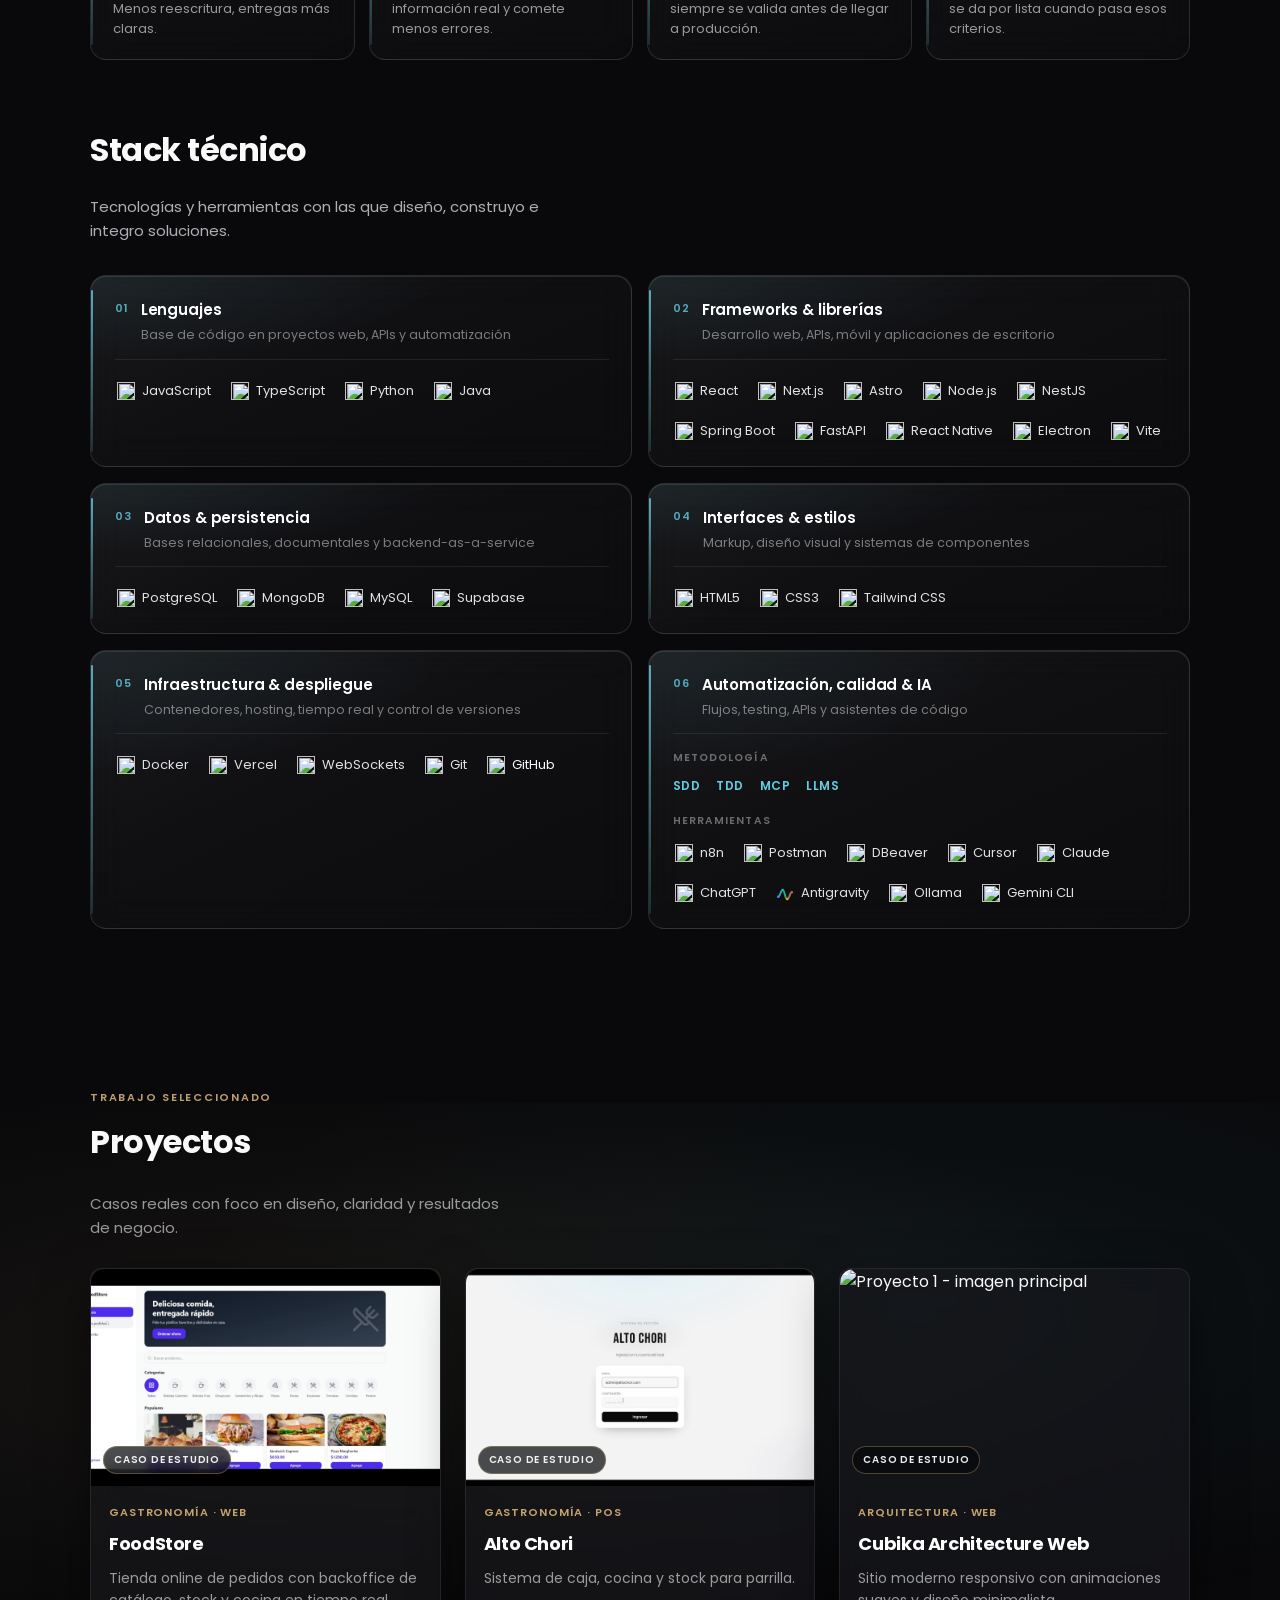
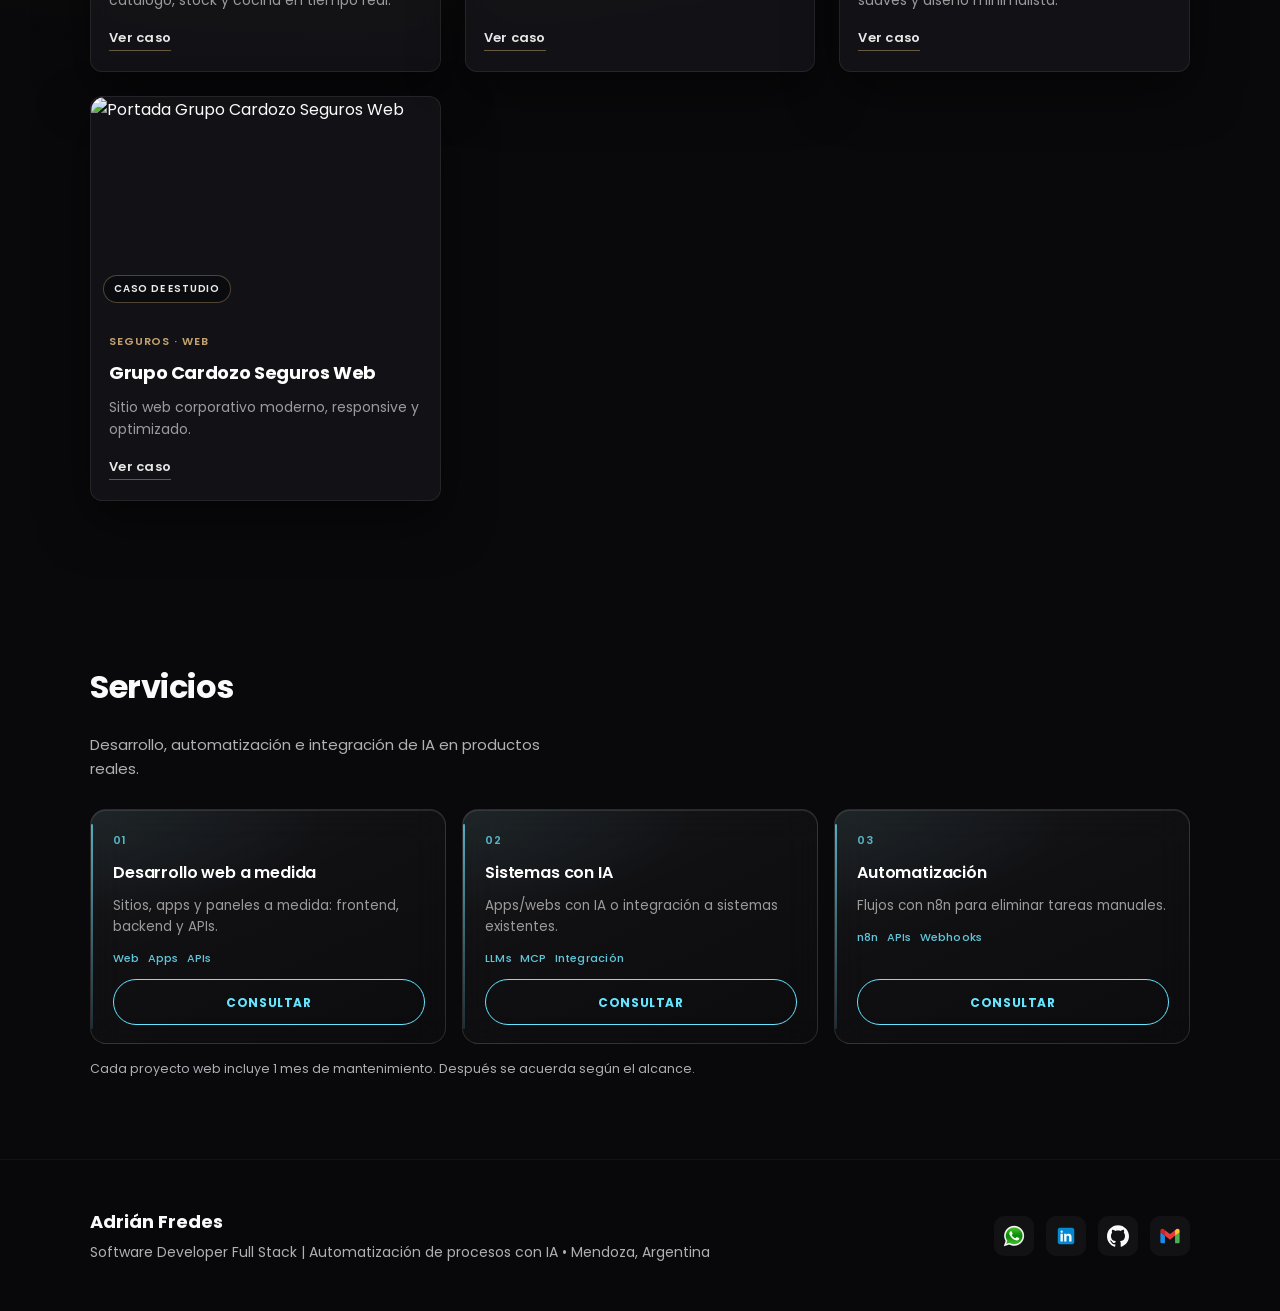
==== commit f1d355ee: "Reorganizar stack tecnico por categorias y completar habilidades faltantes. Agrupa tecnologias de fo" ====
--- a/index.html
+++ b/index.html
@@ -174,7 +174,7 @@
         <div class="executive-profile">
           <div class="profile-header">
             <p class="lead-text">Soy desarrollador full-stack de 21 años, de Mendoza, Argentina. Diseño e implemento sistemas que integran inteligencia artificial para automatizar tareas repetitivas y procesos manuales — no como un experimento aislado, sino como parte funcional del producto final.</p>
-            <p class="profile-bio">Trabajo con Node.js, Python, Java/Spring Boot y bases de datos en el backend, y con React/TypeScript en el frontend. También automatizo procesos con n8n, conectando herramientas y datos para ahorrar tiempo real a quien los usa.</p>
+            <p class="profile-bio">Trabajo con JavaScript/TypeScript, Python y Java; frameworks como React, Next.js, NestJS, Spring Boot y FastAPI; bases SQL y NoSQL; y despliegue con Docker y Vercel. También automatizo procesos con n8n, conectando herramientas y datos para ahorrar tiempo real a quien los usa.</p>
             <p class="profile-bio">Organizo el trabajo con SDD y TDD: primero especifico qué hay que lograr, después valido con tests. Así el código queda predecible y mantenible.</p>
           </div>
         </div>
@@ -230,51 +230,98 @@
         </section>
 
         <section class="tech-matrix reveal" aria-label="Stack técnico">
-          <h2 class="section-title">Stack técnico</h2>
-          <p class="matrix-lead">Tecnologías y herramientas con las que diseño, construyo e integro soluciones.</p>
+          <h2 class="section-title">Stack t&eacute;cnico</h2>
+          <p class="matrix-lead">Tecnolog&iacute;as y herramientas con las que dise&ntilde;o, construyo e integro soluciones.</p>
           <div class="matrix-grid">
             <article class="matrix-category">
               <header class="matrix-cat-head">
                 <span class="matrix-cat-index" aria-hidden="true">01</span>
                 <div class="matrix-cat-copy">
-                  <h3>Backend</h3>
-                  <p>Lenguajes, frameworks y bases de datos</p>
+                  <h3>Lenguajes</h3>
+                  <p>Base de c&oacute;digo en proyectos web, APIs y automatizaci&oacute;n</p>
                 </div>
               </header>
               <div class="matrix-items">
+                <span class="matrix-badge"><img src="https://cdn.simpleicons.org/javascript/F7DF1E" alt=""> JavaScript</span>
+                <span class="matrix-badge"><img src="https://cdn.simpleicons.org/typescript/3178C6" alt=""> TypeScript</span>
+                <span class="matrix-badge"><img src="https://cdn.simpleicons.org/python/3776AB" alt=""> Python</span>
                 <span class="matrix-badge"><img src="https://cdn.jsdelivr.net/gh/devicons/devicon/icons/java/java-original.svg" alt=""> Java</span>
-                <span class="matrix-badge"><img src="https://cdn.simpleicons.org/python/3776AB" alt=""> Python</span>
-                <span class="matrix-badge"><img src="https://cdn.simpleicons.org/nodedotjs/339933" alt=""> Node.js</span>
-                <span class="matrix-badge"><img src="https://cdn.jsdelivr.net/gh/devicons/devicon/icons/spring/spring-original.svg" alt=""> Spring Boot</span>
-                <span class="matrix-badge"><img src="https://cdn.simpleicons.org/postgresql/4169E1" alt=""> PostgreSQL</span>
-                <span class="matrix-badge"><img src="https://cdn.simpleicons.org/mongodb/47A248" alt=""> MongoDB</span>
               </div>
             </article>
             <article class="matrix-category">
               <header class="matrix-cat-head">
                 <span class="matrix-cat-index" aria-hidden="true">02</span>
                 <div class="matrix-cat-copy">
-                  <h3>Frontend</h3>
-                  <p>Web, UI y tooling de build</p>
+                  <h3>Frameworks &amp; librer&iacute;as</h3>
+                  <p>Desarrollo web, APIs, m&oacute;vil y aplicaciones de escritorio</p>
+                </div>
+              </header>
+              <div class="matrix-items">
+                <span class="matrix-badge"><img src="https://cdn.simpleicons.org/react/61DAFB" alt=""> React</span>
+                <span class="matrix-badge"><img src="https://cdn.simpleicons.org/nextdotjs/ffffff" alt=""> Next.js</span>
+                <span class="matrix-badge"><img src="https://cdn.simpleicons.org/astro/FF5D01" alt=""> Astro</span>
+                <span class="matrix-badge"><img src="https://cdn.simpleicons.org/nodedotjs/339933" alt=""> Node.js</span>
+                <span class="matrix-badge"><img src="https://cdn.simpleicons.org/nestjs/E0234E" alt=""> NestJS</span>
+                <span class="matrix-badge"><img src="https://cdn.jsdelivr.net/gh/devicons/devicon/icons/spring/spring-original.svg" alt=""> Spring Boot</span>
+                <span class="matrix-badge"><img src="https://cdn.simpleicons.org/fastapi/009688" alt=""> FastAPI</span>
+                <span class="matrix-badge"><img src="https://cdn.simpleicons.org/react/61DAFB" alt=""> React Native</span>
+                <span class="matrix-badge"><img src="https://cdn.simpleicons.org/electron/47848F" alt=""> Electron</span>
+                <span class="matrix-badge"><img src="https://cdn.simpleicons.org/vite/646CFF" alt=""> Vite</span>
+              </div>
+            </article>
+            <article class="matrix-category">
+              <header class="matrix-cat-head">
+                <span class="matrix-cat-index" aria-hidden="true">03</span>
+                <div class="matrix-cat-copy">
+                  <h3>Datos &amp; persistencia</h3>
+                  <p>Bases relacionales, documentales y backend-as-a-service</p>
+                </div>
+              </header>
+              <div class="matrix-items">
+                <span class="matrix-badge"><img src="https://cdn.simpleicons.org/postgresql/4169E1" alt=""> PostgreSQL</span>
+                <span class="matrix-badge"><img src="https://cdn.simpleicons.org/mongodb/47A248" alt=""> MongoDB</span>
+                <span class="matrix-badge"><img src="https://cdn.simpleicons.org/mysql/4479A1" alt=""> MySQL</span>
+                <span class="matrix-badge"><img src="https://cdn.simpleicons.org/supabase/3FCF8E" alt=""> Supabase</span>
+              </div>
+            </article>
+            <article class="matrix-category">
+              <header class="matrix-cat-head">
+                <span class="matrix-cat-index" aria-hidden="true">04</span>
+                <div class="matrix-cat-copy">
+                  <h3>Interfaces &amp; estilos</h3>
+                  <p>Markup, dise&ntilde;o visual y sistemas de componentes</p>
                 </div>
               </header>
               <div class="matrix-items">
                 <span class="matrix-badge"><img src="https://cdn.simpleicons.org/html5/E34F26" alt=""> HTML5</span>
-                <span class="matrix-badge"><img src="https://upload.wikimedia.org/wikipedia/commons/a/ab/Official_CSS_Logo.svg" alt=""> CSS</span>
-                <span class="matrix-badge"><img src="https://cdn.simpleicons.org/javascript/F7DF1E" alt=""> JavaScript</span>
-                <span class="matrix-badge"><img src="https://cdn.simpleicons.org/typescript/3178C6" alt=""> TypeScript</span>
-                <span class="matrix-badge"><img src="https://cdn.simpleicons.org/react/61DAFB" alt=""> React</span>
-                <span class="matrix-badge"><img src="https://cdn.simpleicons.org/nextdotjs/ffffff" alt=""> Next.js</span>
-                <span class="matrix-badge"><img src="https://cdn.simpleicons.org/astro/FF5D01" alt=""> Astro</span>
-                <span class="matrix-badge"><img src="https://cdn.simpleicons.org/vite/646CFF" alt=""> Vite</span>
+                <span class="matrix-badge"><img src="https://upload.wikimedia.org/wikipedia/commons/a/ab/Official_CSS_Logo.svg" alt=""> CSS3</span>
+                <span class="matrix-badge"><img src="https://cdn.simpleicons.org/tailwindcss/06B6D4" alt=""> Tailwind CSS</span>
               </div>
             </article>
             <article class="matrix-category">
               <header class="matrix-cat-head">
-                <span class="matrix-cat-index" aria-hidden="true">03</span>
+                <span class="matrix-cat-index" aria-hidden="true">05</span>
                 <div class="matrix-cat-copy">
-                  <h3>IA &amp; metodolog&iacute;a</h3>
-                  <p>Proceso de trabajo e integraci&oacute;n de LLMs</p>
+                  <h3>Infraestructura &amp; despliegue</h3>
+                  <p>Contenedores, hosting, tiempo real y control de versiones</p>
+                </div>
+              </header>
+              <div class="matrix-items">
+                <span class="matrix-badge"><img src="https://cdn.simpleicons.org/docker/2496ED" alt=""> Docker</span>
+                <span class="matrix-badge"><img src="https://cdn.simpleicons.org/vercel/ffffff" alt=""> Vercel</span>
+                <span class="matrix-badge"><img src="https://cdn.simpleicons.org/socketdotio/010101" alt=""> WebSockets</span>
+                <span class="matrix-badge"><img src="https://cdn.simpleicons.org/git/F05032" alt=""> Git</span>
+                <a class="matrix-badge" href="https://github.com/adrianfredess" target="_blank" rel="noopener">
+                  <img src="https://cdn.simpleicons.org/github/ffffff" alt=""> GitHub
+                </a>
+              </div>
+            </article>
+            <article class="matrix-category">
+              <header class="matrix-cat-head">
+                <span class="matrix-cat-index" aria-hidden="true">06</span>
+                <div class="matrix-cat-copy">
+                  <h3>Automatizaci&oacute;n, calidad &amp; IA</h3>
+                  <p>Flujos, testing, APIs y asistentes de c&oacute;digo</p>
                 </div>
               </header>
               <div class="matrix-block">
@@ -289,6 +336,9 @@
               <div class="matrix-block">
                 <p class="matrix-group-label">Herramientas</p>
                 <div class="matrix-items">
+                  <span class="matrix-badge"><img src="https://cdn.simpleicons.org/n8n/EA4B71" alt=""> n8n</span>
+                  <span class="matrix-badge"><img src="https://cdn.simpleicons.org/postman/FF6C37" alt=""> Postman</span>
+                  <span class="matrix-badge"><img src="https://upload.wikimedia.org/wikipedia/commons/b/b5/DBeaver_logo.svg" alt=""> DBeaver</span>
                   <span class="matrix-badge"><img src="https://www.cursor.com/assets/images/logo.svg" alt=""> Cursor</span>
                   <span class="matrix-badge"><img src="https://cdn.simpleicons.org/anthropic/D97757" alt=""> Claude</span>
                   <span class="matrix-badge"><img src="https://upload.wikimedia.org/wikipedia/commons/e/ef/ChatGPT-Logo.svg" alt=""> ChatGPT</span>
@@ -311,27 +361,7 @@
                   </span>
                   <span class="matrix-badge"><img src="https://cdn.simpleicons.org/ollama/ffffff" alt=""> Ollama</span>
                   <span class="matrix-badge"><img src="https://cdn.simpleicons.org/google/4285F4" alt=""> Gemini CLI</span>
-                  <span class="matrix-badge"><img src="https://cdn.simpleicons.org/vercel/ffffff" alt=""> eve</span>
                 </div>
-              </div>
-            </article>
-            <article class="matrix-category">
-              <header class="matrix-cat-head">
-                <span class="matrix-cat-index" aria-hidden="true">04</span>
-                <div class="matrix-cat-copy">
-                  <h3>Automatizaci&oacute;n &amp; DevOps</h3>
-                  <p>Flujos, contenedores, versionado y testing de APIs</p>
-                </div>
-              </header>
-              <div class="matrix-items">
-                <span class="matrix-badge"><img src="https://cdn.simpleicons.org/n8n/EA4B71" alt=""> n8n</span>
-                <span class="matrix-badge"><img src="https://cdn.simpleicons.org/docker/2496ED" alt=""> Docker</span>
-                <span class="matrix-badge"><img src="https://cdn.simpleicons.org/git/F05032" alt=""> Git</span>
-                <a class="matrix-badge" href="https://github.com/adrianfredess" target="_blank" rel="noopener">
-                  <img src="https://cdn.simpleicons.org/github/ffffff" alt=""> GitHub
-                </a>
-                <span class="matrix-badge"><img src="https://cdn.simpleicons.org/postman/FF6C37" alt=""> Postman</span>
-                <span class="matrix-badge"><img src="https://upload.wikimedia.org/wikipedia/commons/b/b5/DBeaver_logo.svg" alt=""> DBeaver</span>
               </div>
             </article>
           </div>
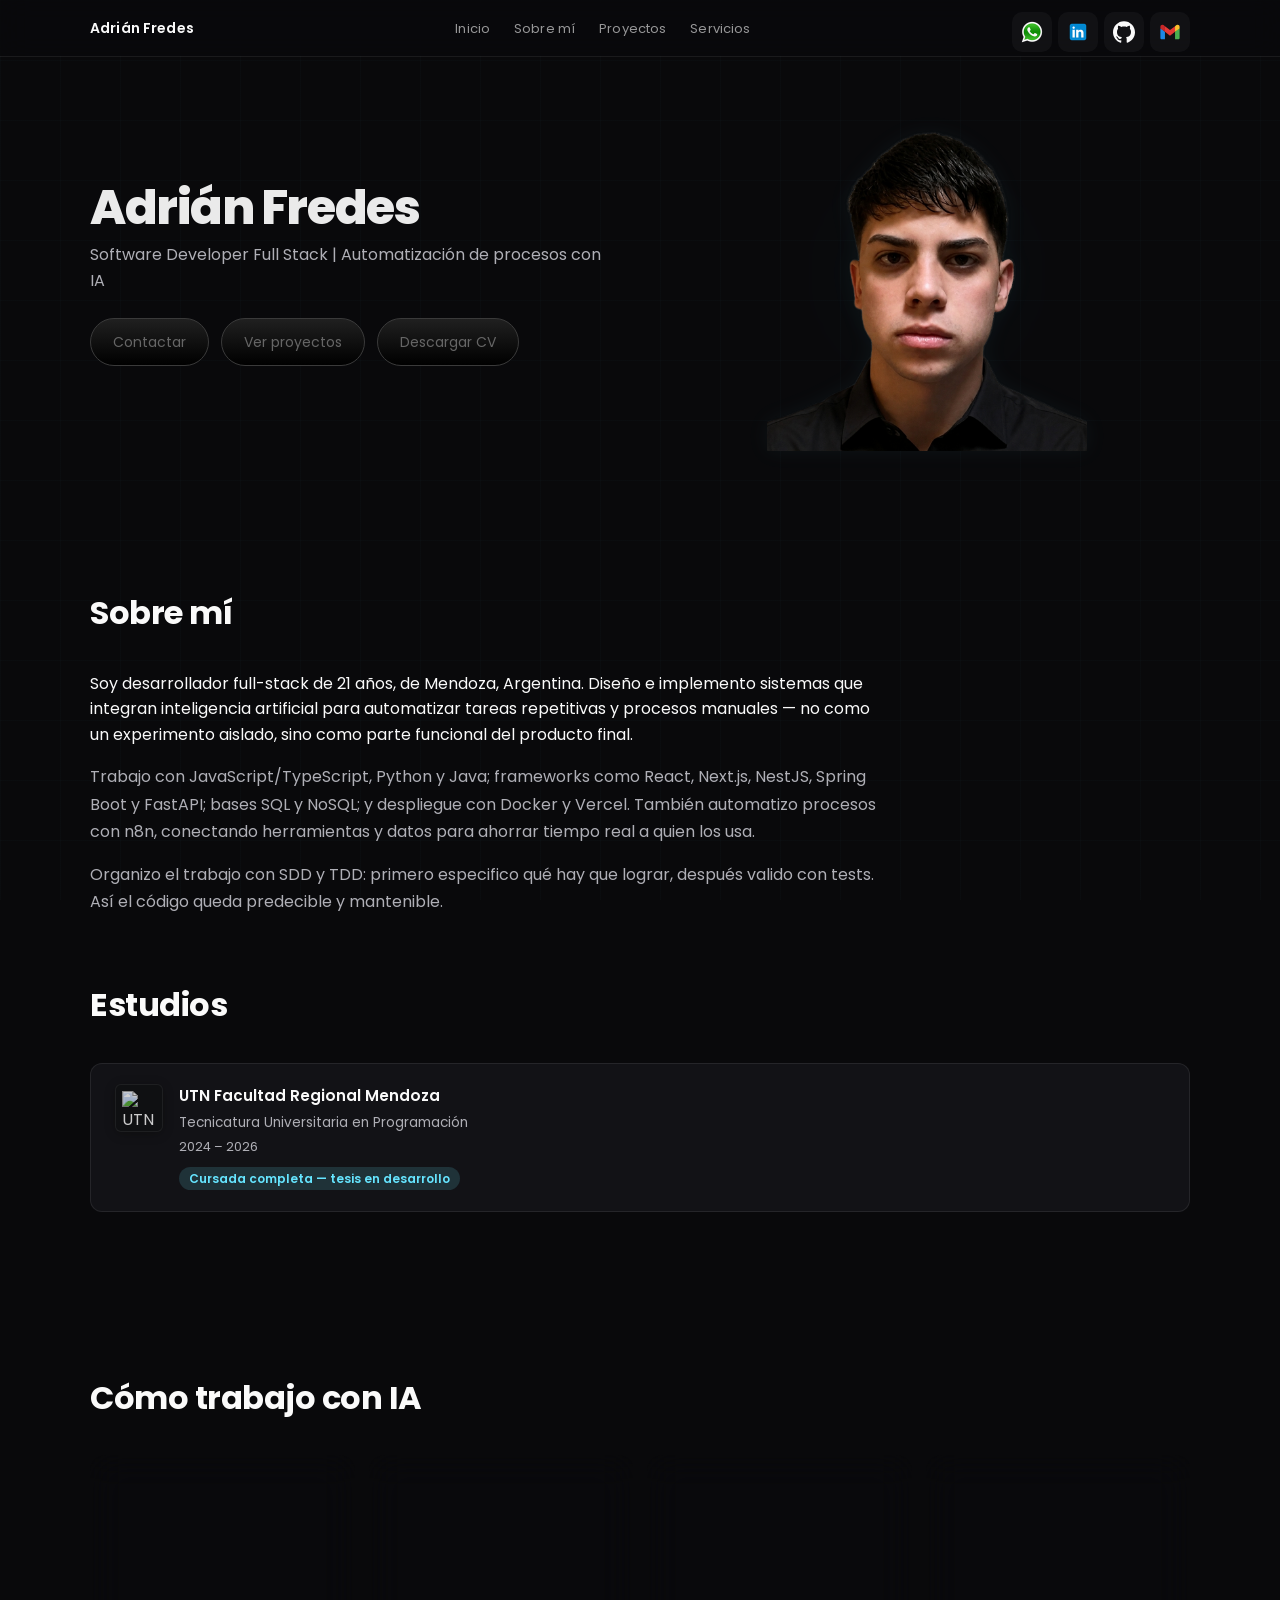
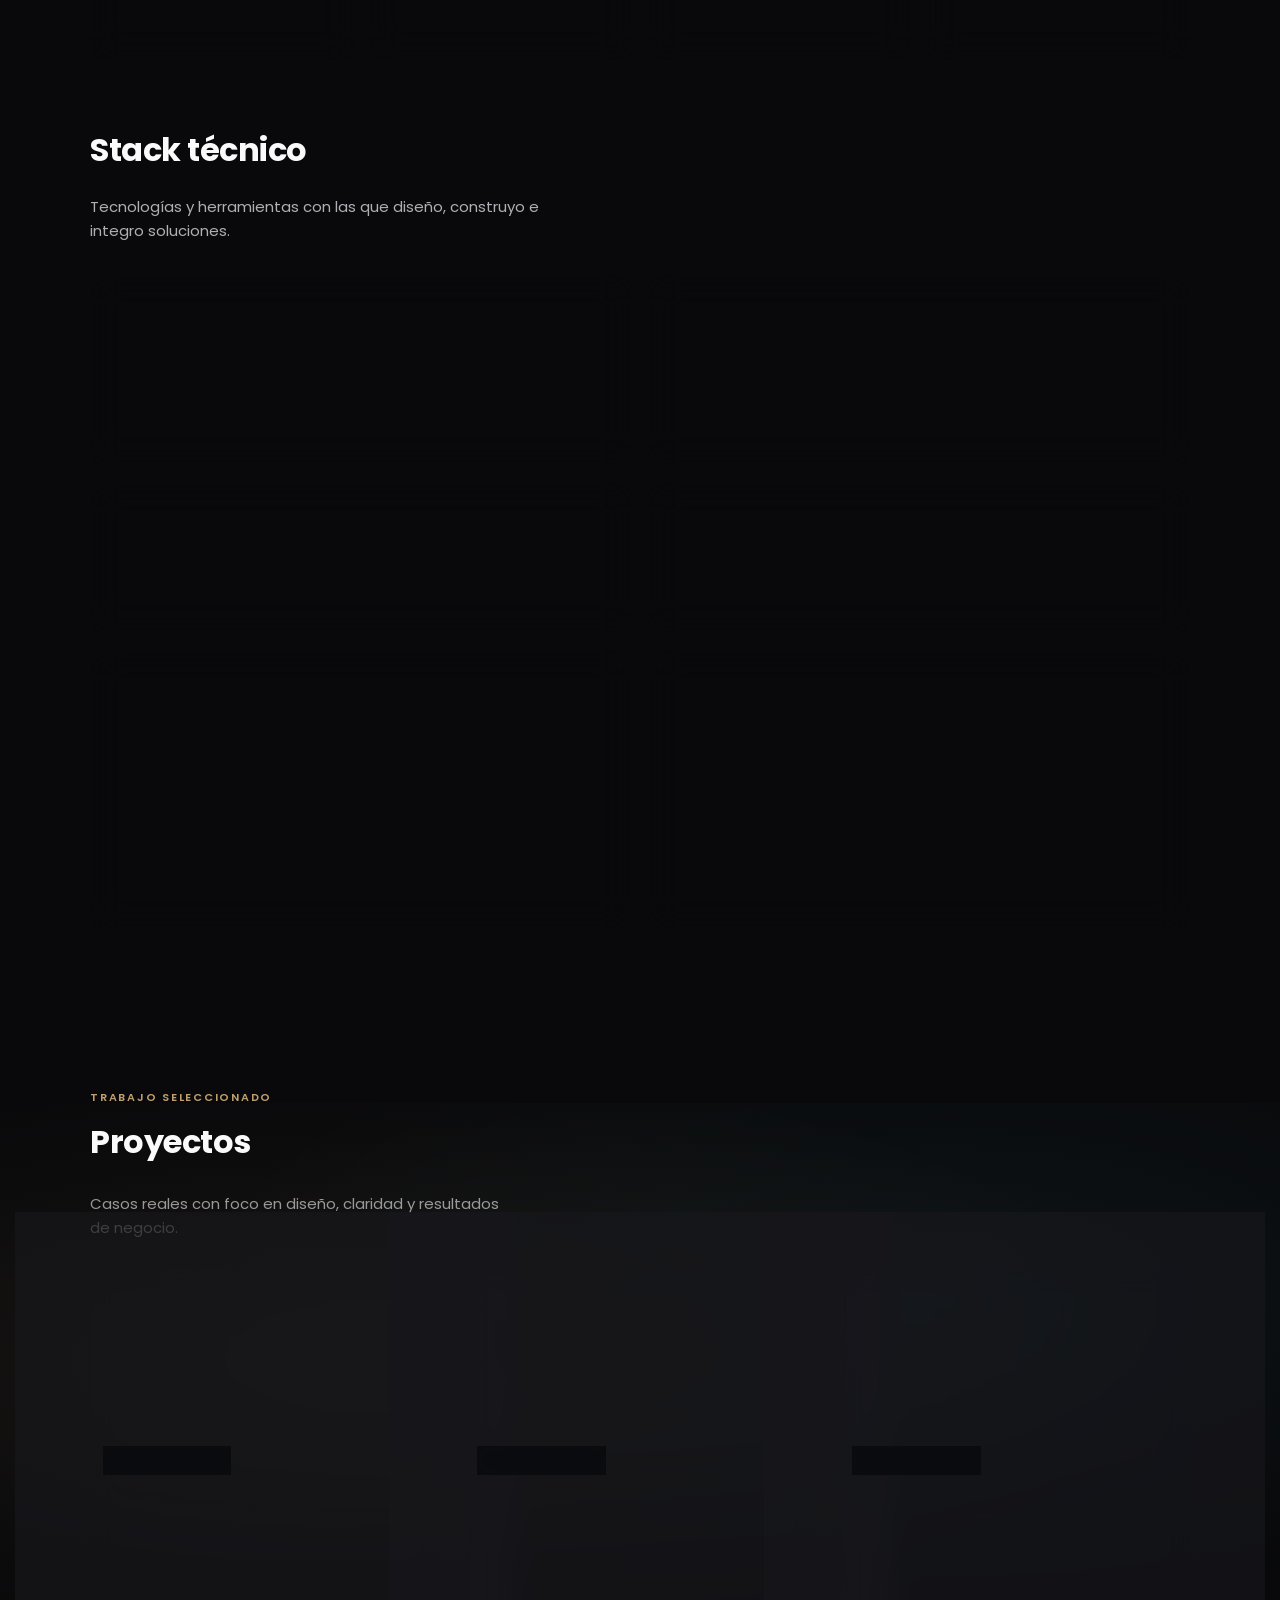
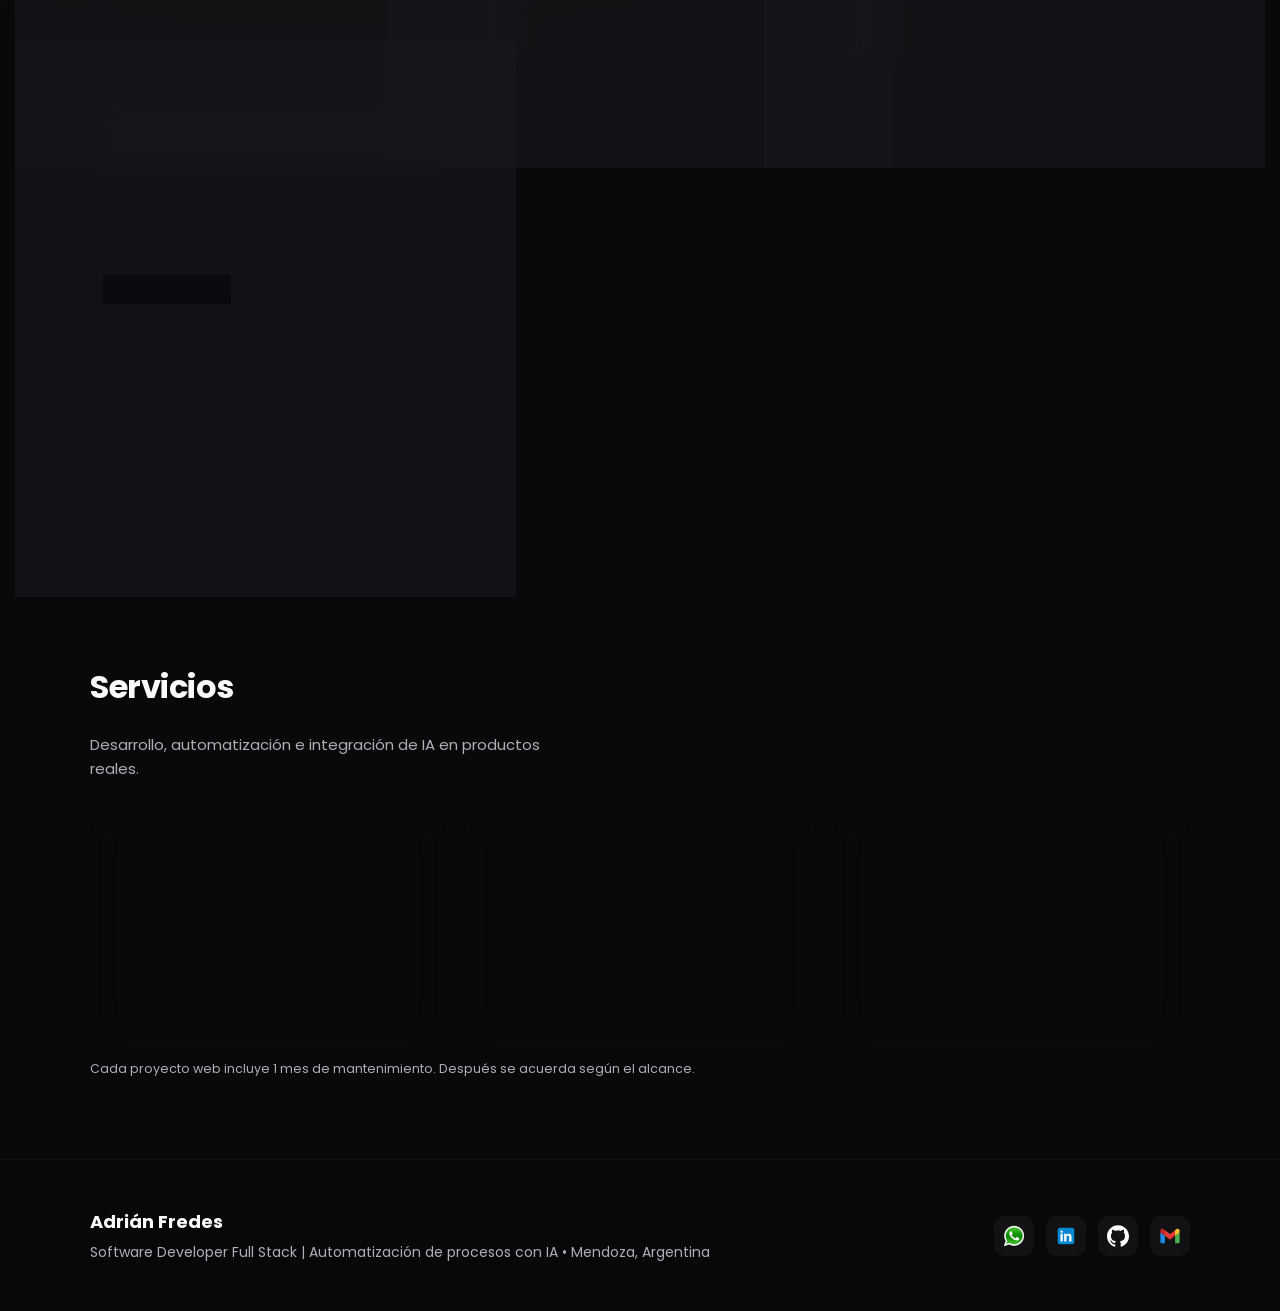
==== commit 17feaecf: "Actualizar favicon con monograma profesional en cyan. Reemplaza el texto AF plano por un logo vector" ====
--- a/index.html
+++ b/index.html
@@ -27,8 +27,8 @@
   <meta name="twitter:card" content="summary">
   <meta name="twitter:title" content="Adrián Fredes | Portafolio Profesional">
   <meta name="twitter:description" content="Software Developer Full Stack | Automatización de procesos con IA.">
-  <link rel="icon" href="assets/favicon.svg" type="image/svg+xml">
-  <link rel="apple-touch-icon" href="assets/favicon.svg">
+  <link rel="icon" href="assets/favicon.svg?v=2" type="image/svg+xml">
+  <link rel="apple-touch-icon" href="assets/favicon.svg?v=2">
   <link rel="sitemap" type="application/xml" title="Sitemap" href="sitemap.xml">
   <script type="application/ld+json">
   {
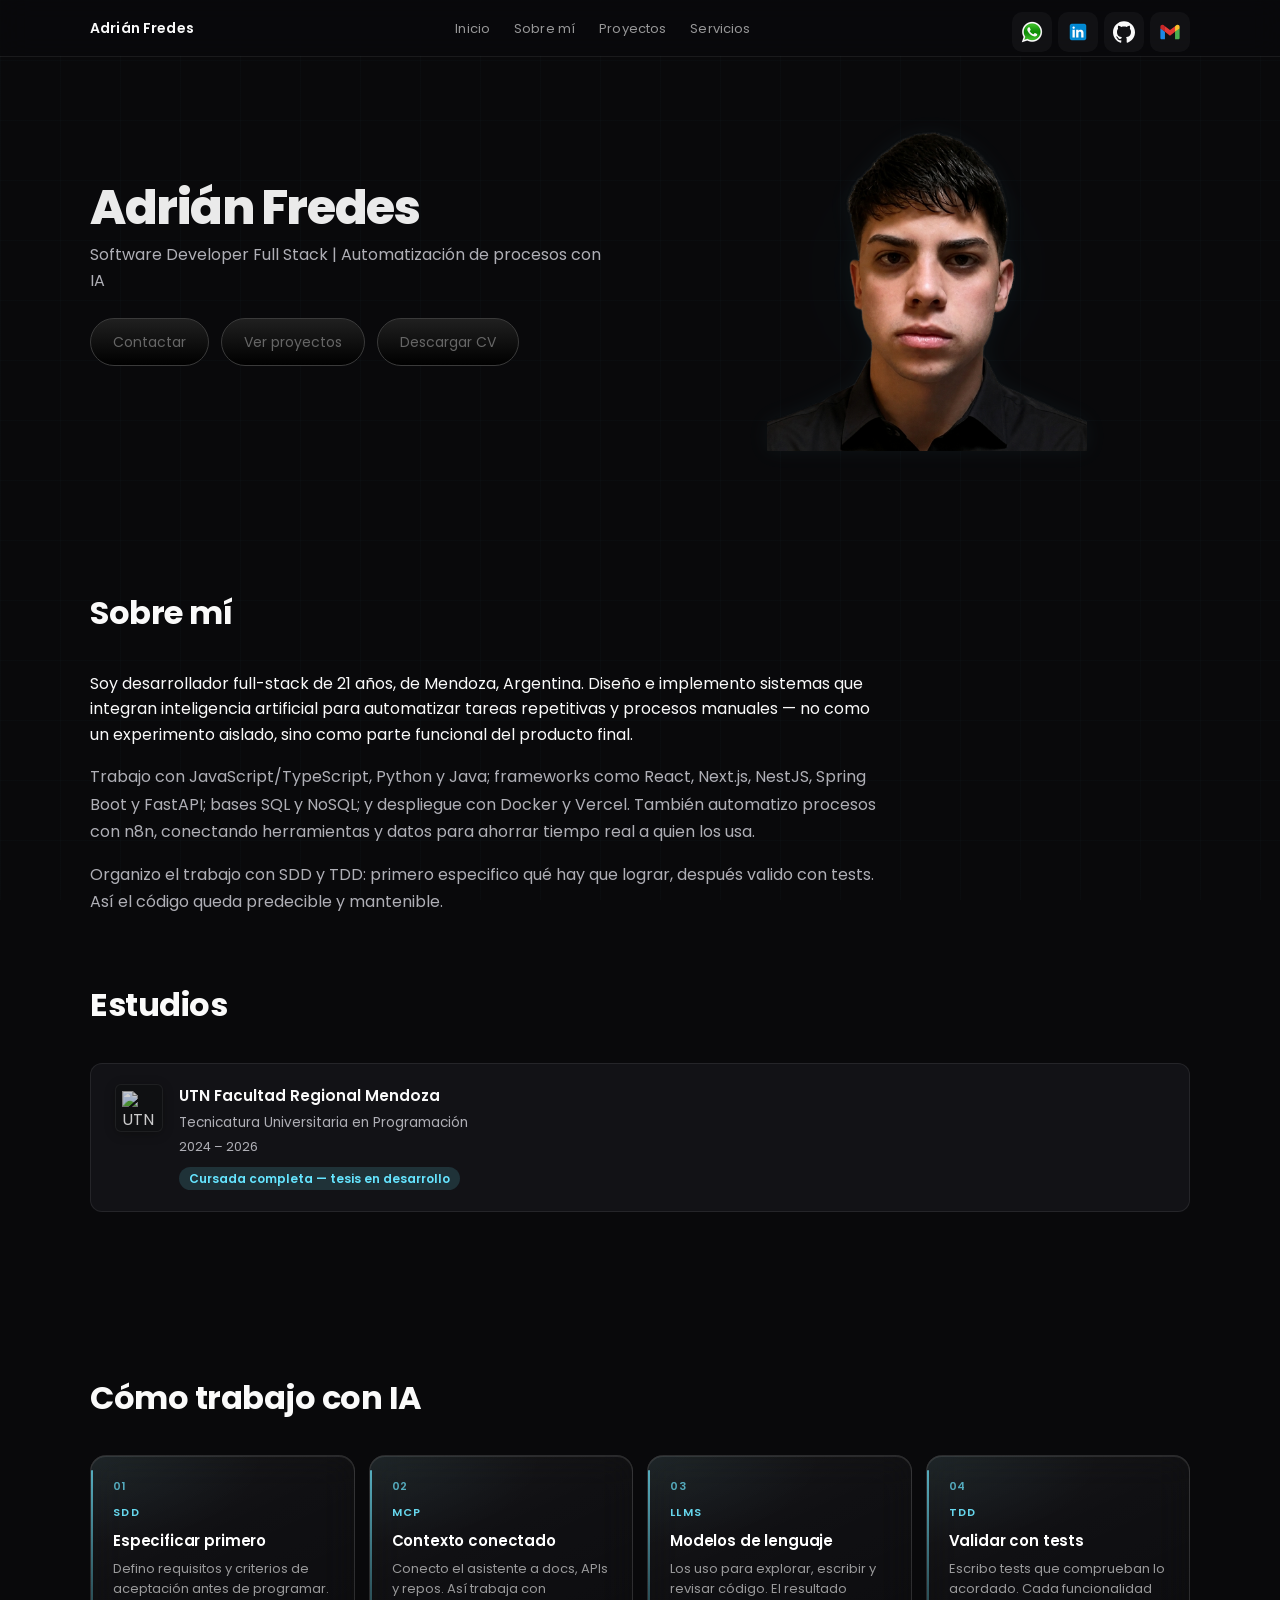
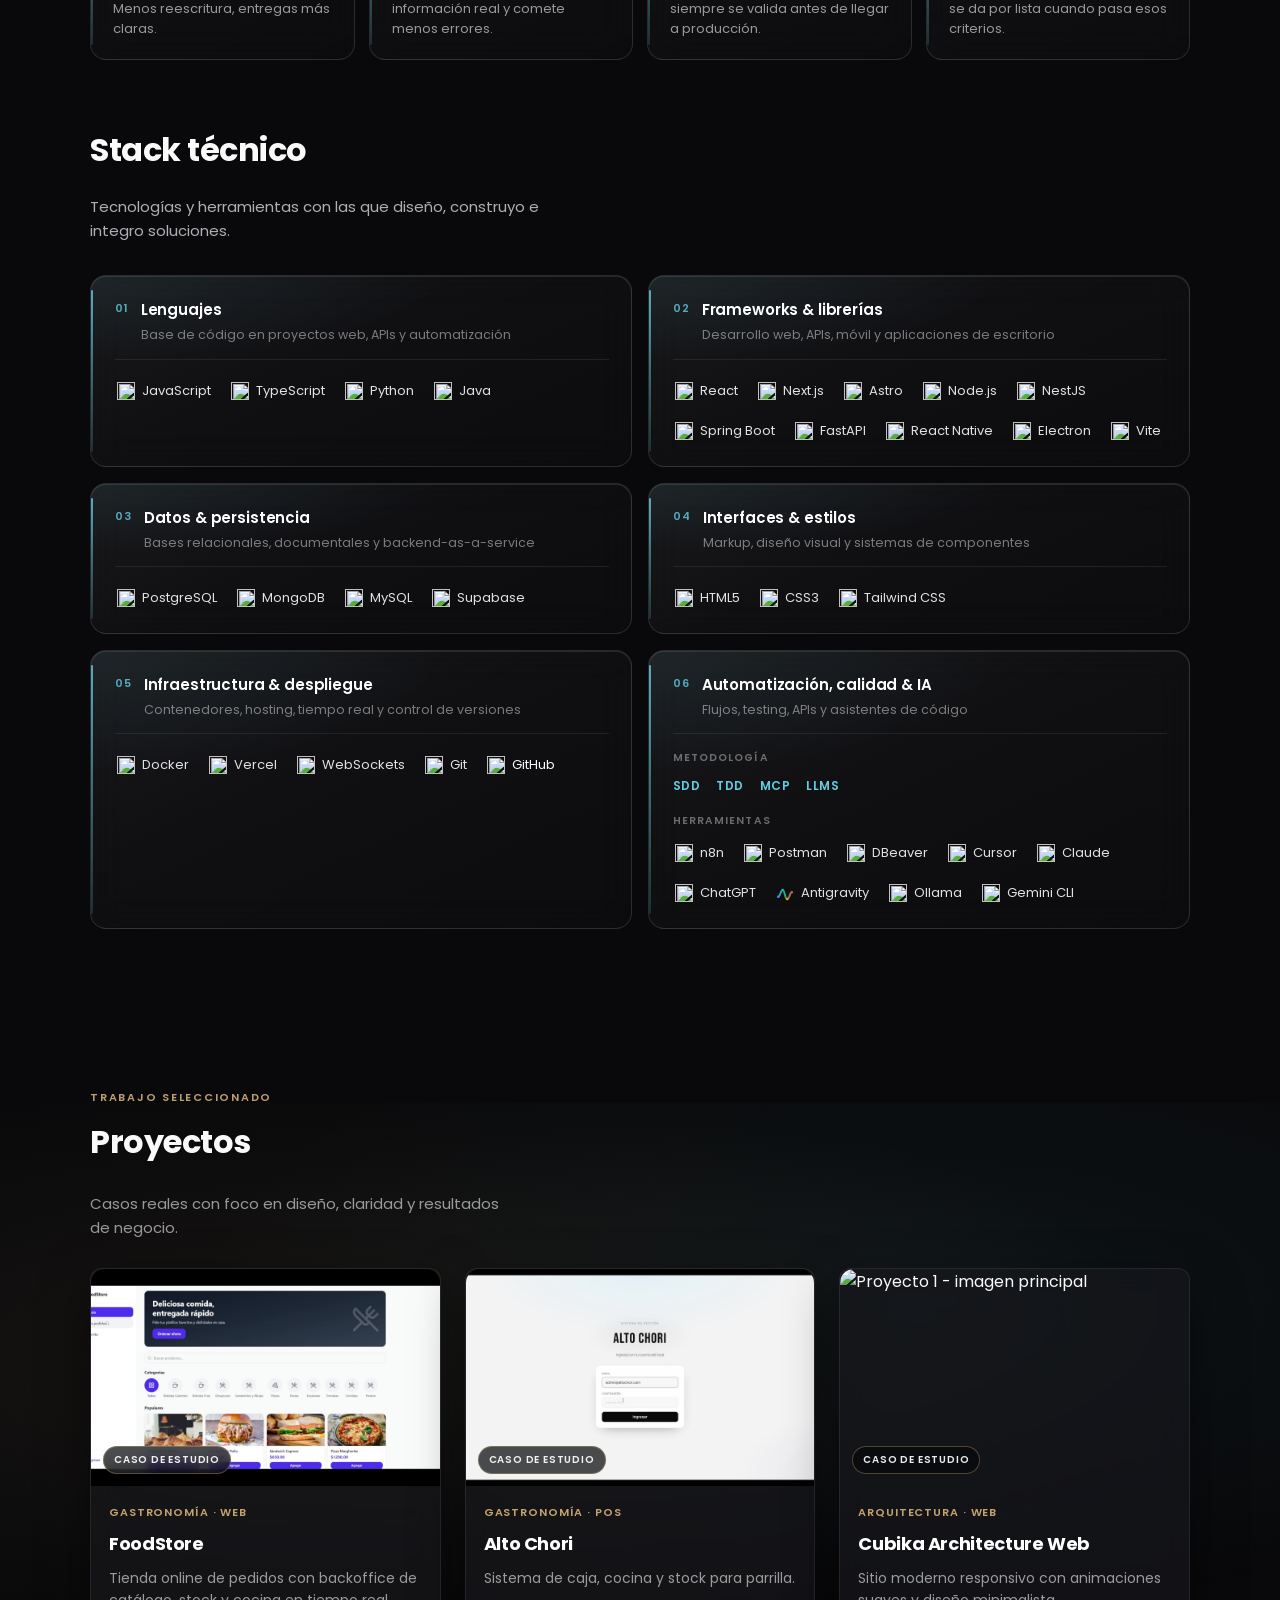
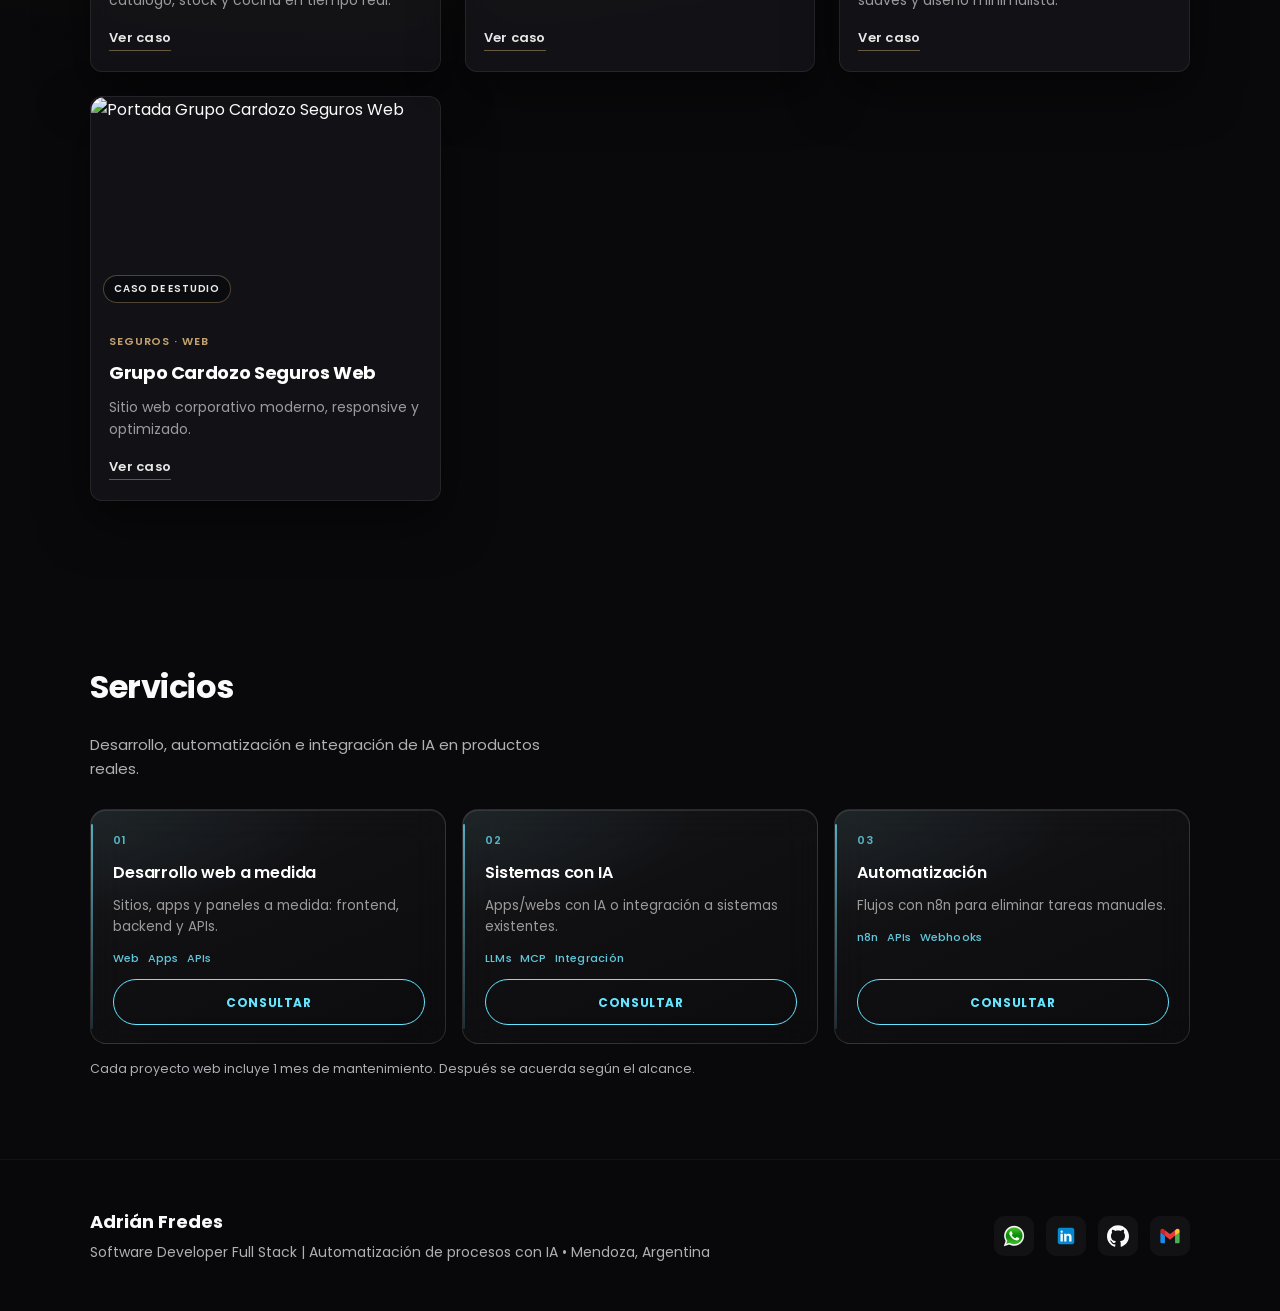
==== commit 1f315f65: "Actualizar CV descargable con la version local mas reciente. Reemplaza el enlace a Google Docs por e" ====
--- a/index.html
+++ b/index.html
@@ -146,7 +146,7 @@
           <div class="cta">
             <a href="https://wa.me/5492612084544" target="_blank" rel="noopener" class="btn btn-primary btn-liquid">Contactar</a>
             <a href="#proyectos" class="btn btn-secondary btn-liquid">Ver proyectos</a>
-            <a href="https://docs.google.com/document/d/1ppJx907LDo3lRi8CAlIeSX9OZOuEOADIYVYPg5d_hYA/export?format=pdf" target="_blank" rel="noopener noreferrer" class="btn btn-ghost btn-liquid" aria-label="Descargar CV (PDF)">
+            <a href="assets/cv-adrian-fredes.docx?v=2026-08" download="CV-Adrian-Fredes.docx" class="btn btn-ghost btn-liquid" aria-label="Descargar CV">
               Descargar CV
             </a>
           </div>
